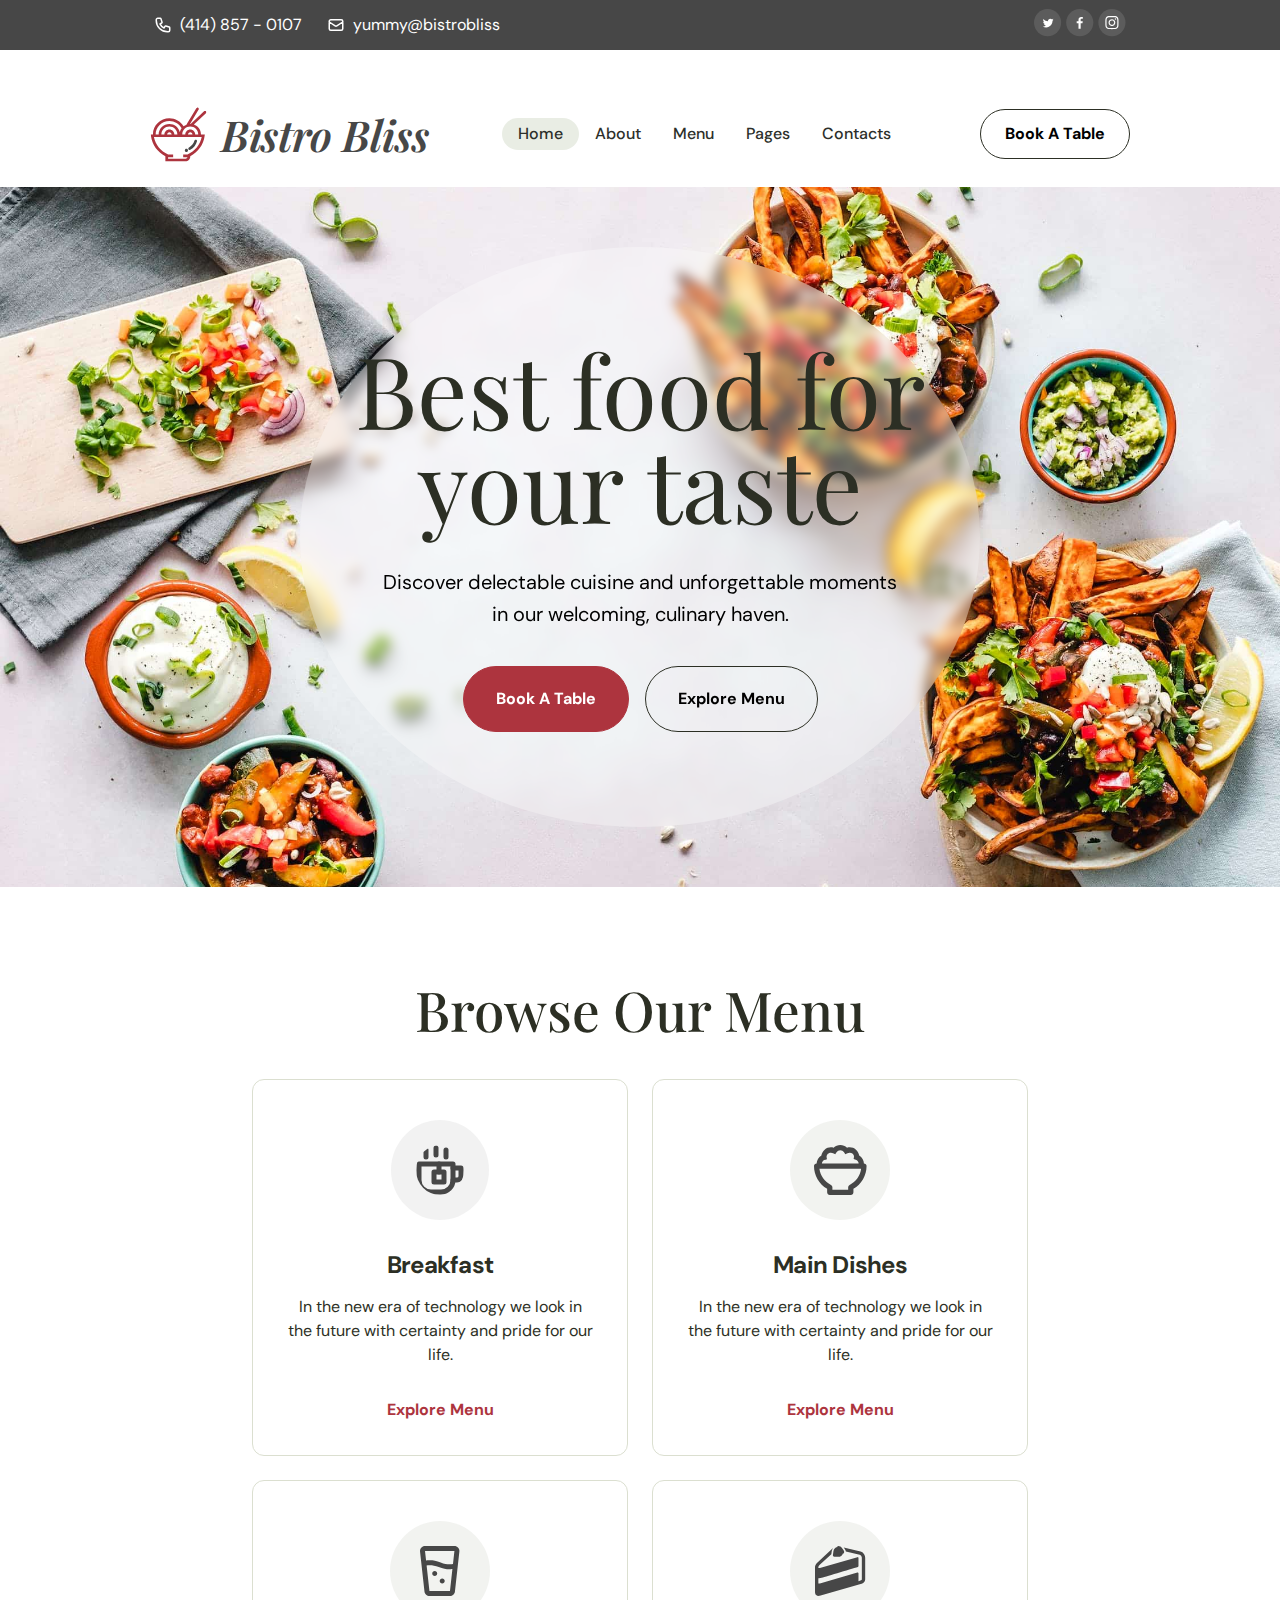
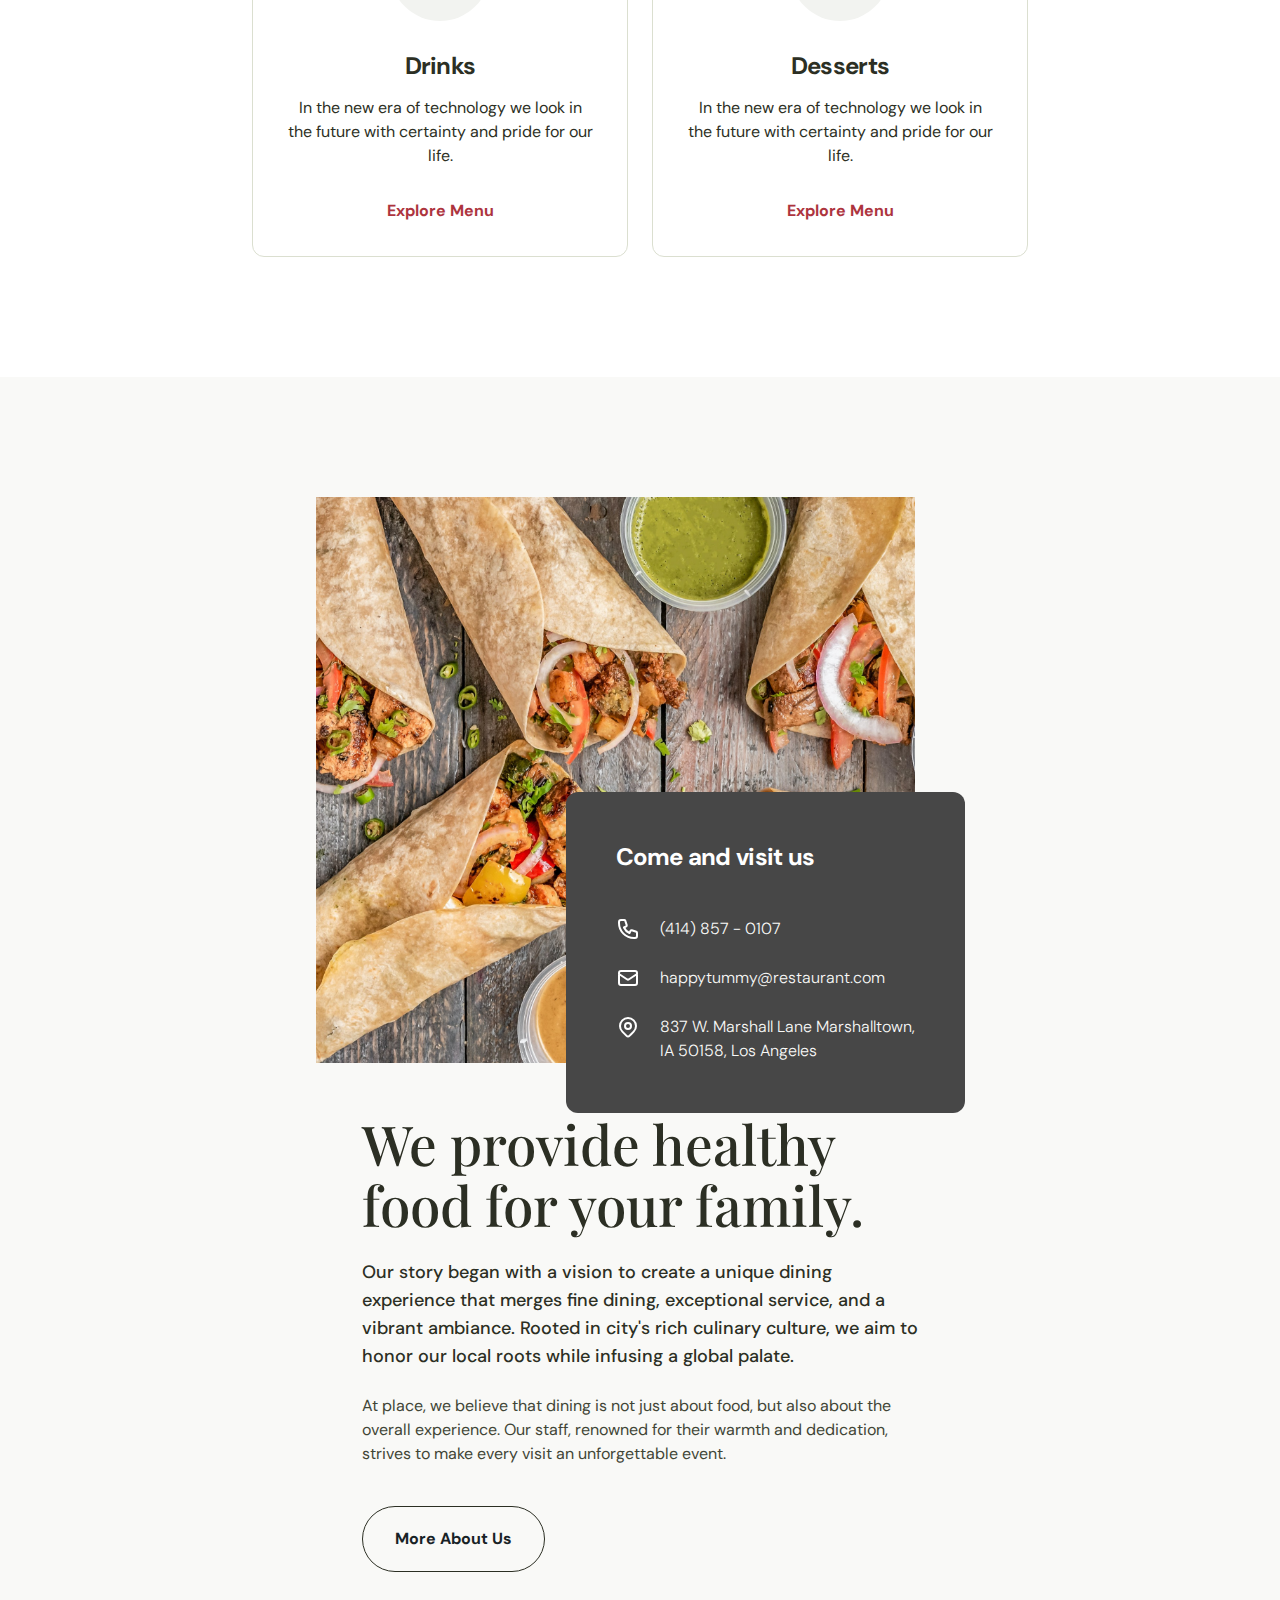
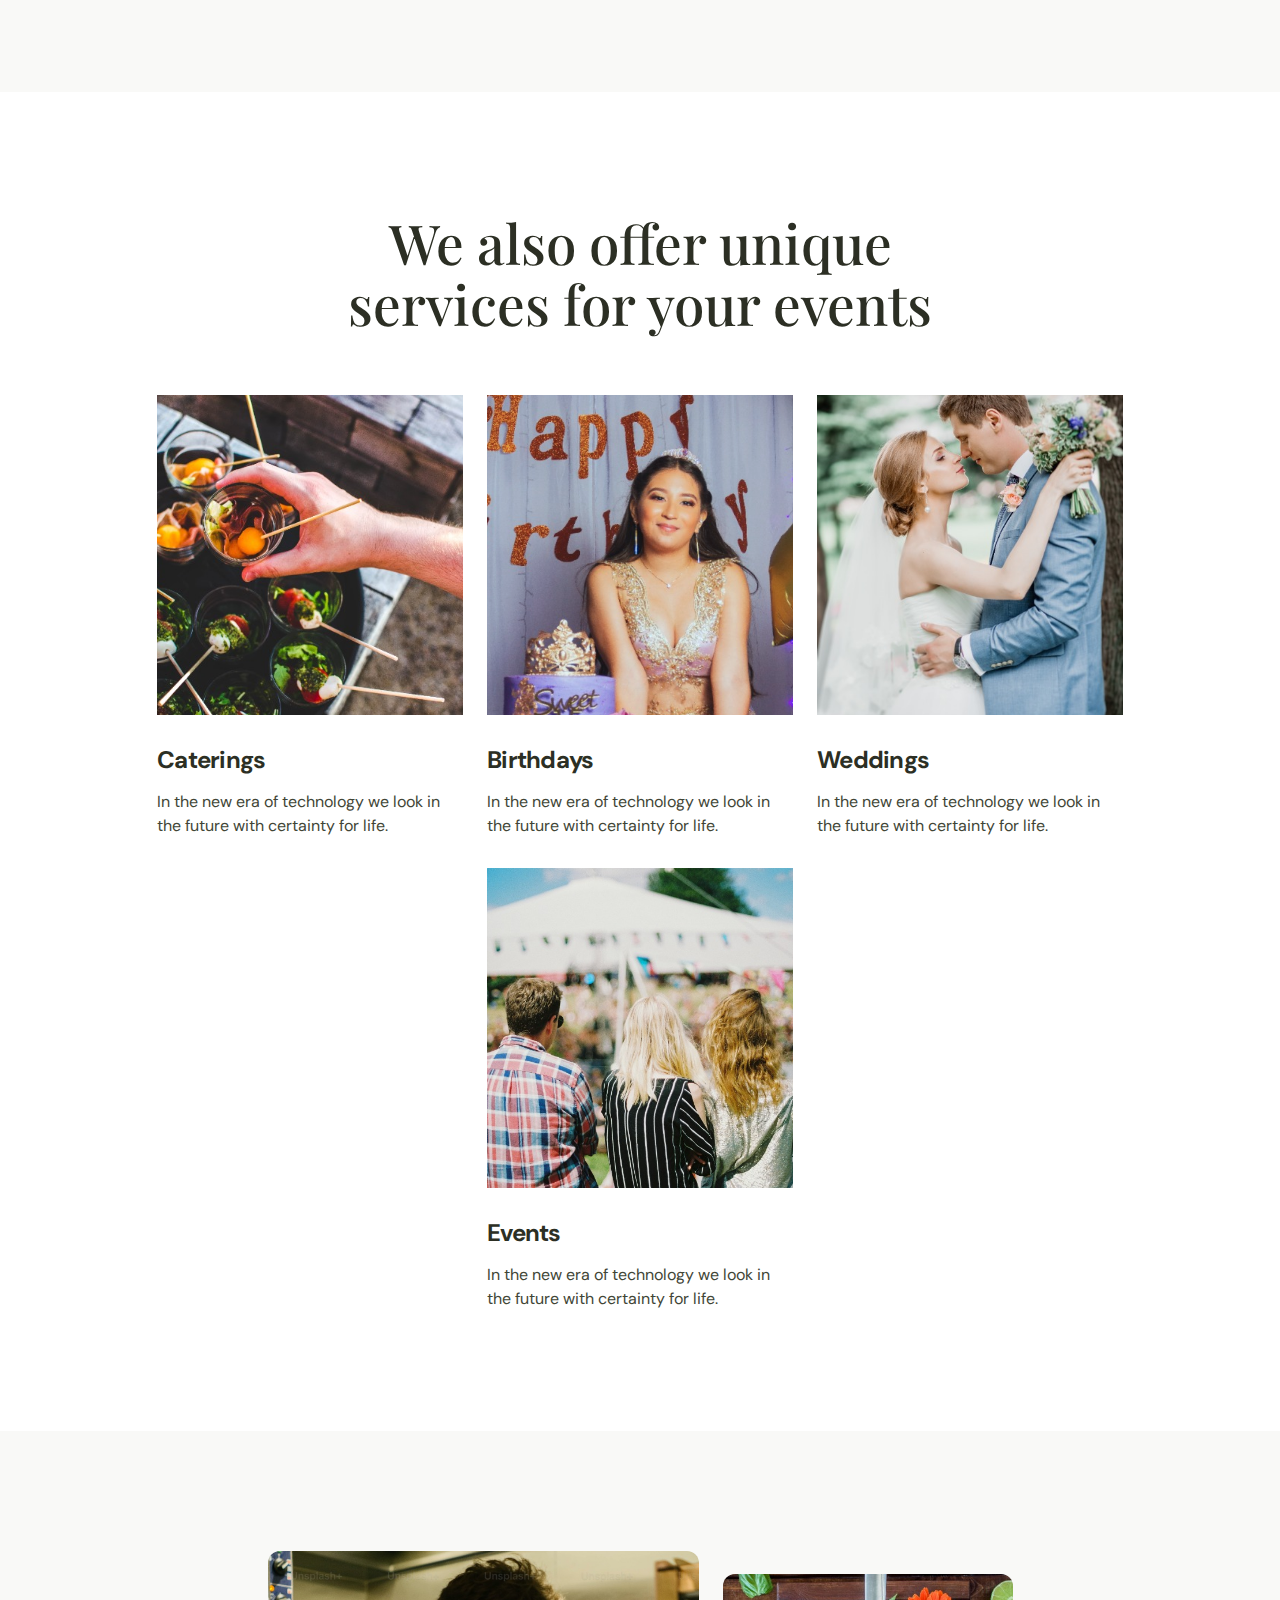
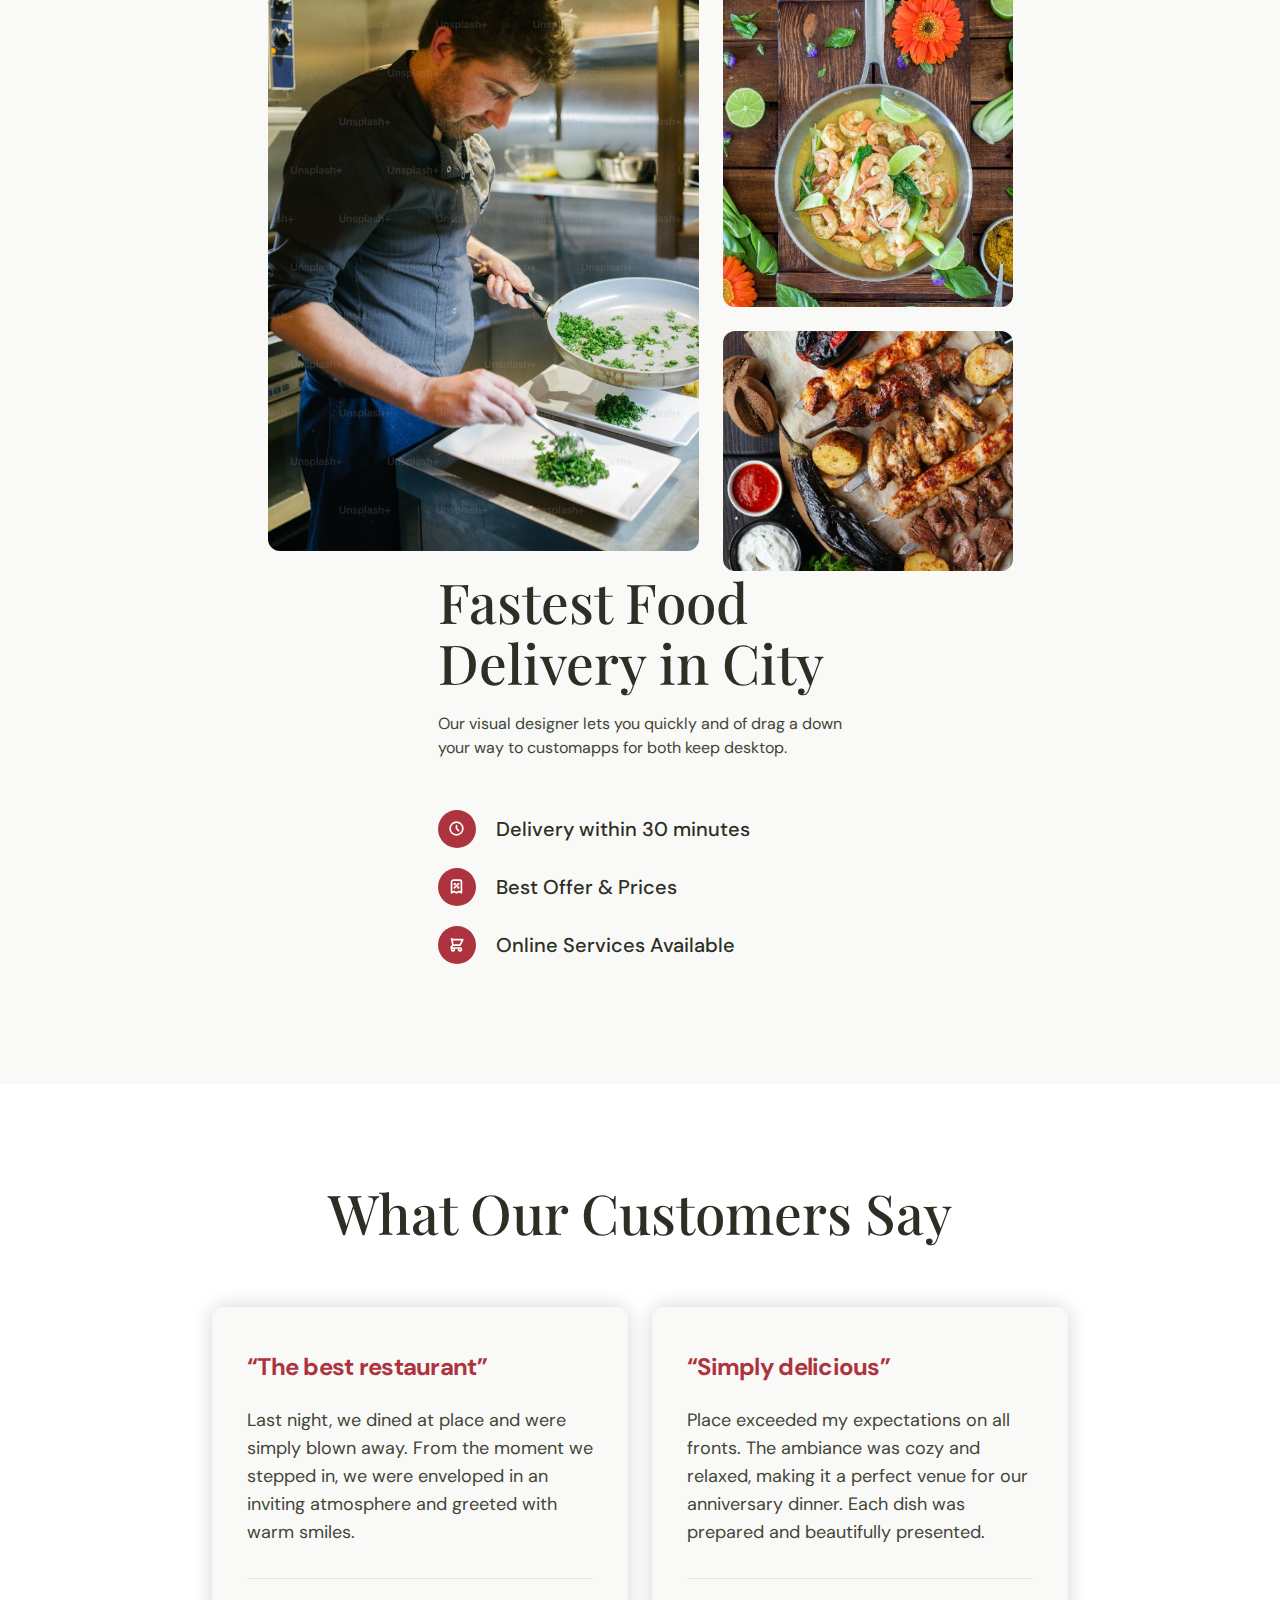
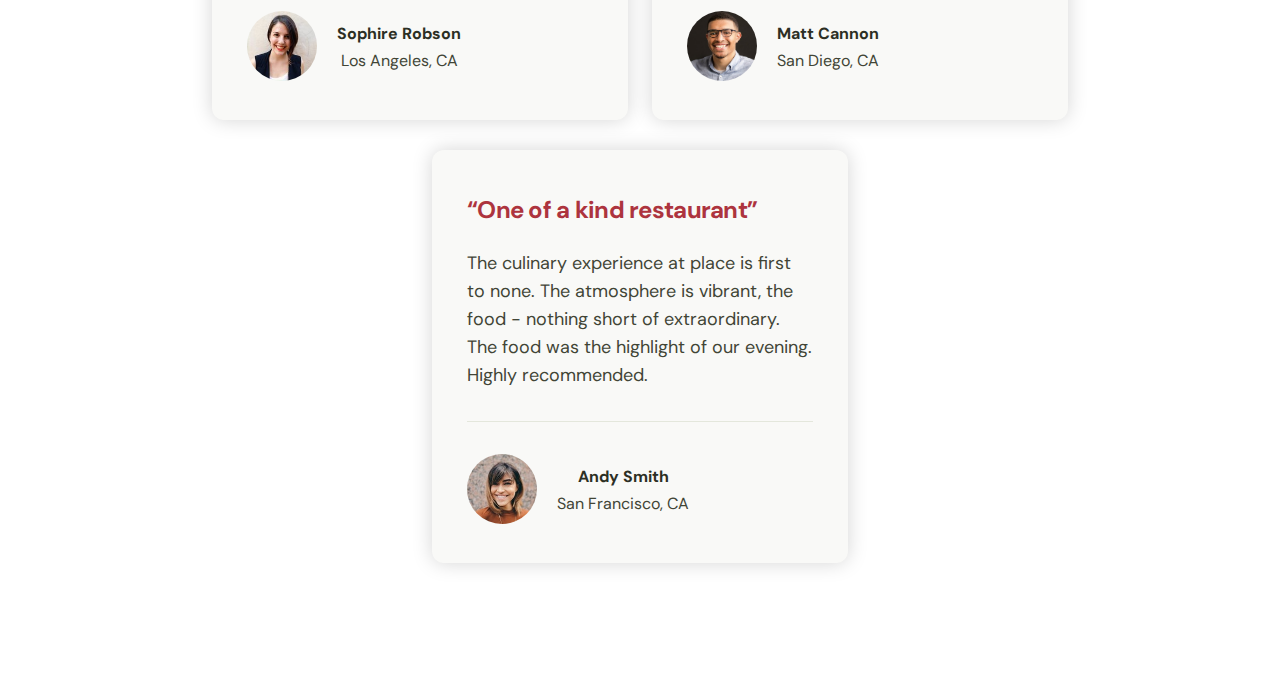
==== index.html @ 8ac70265 "Add files via upload" ====
<!DOCTYPE html>
<html lang="en">
<head>
  <meta charset="UTF-8">
  <meta name="viewport" content="width=device-width, initial-scale=1.0">
  <title>Bistro Bliss</title>
  <link rel="preconnect" href="https://fonts.googleapis.com">
  <link rel="preconnect" href="https://fonts.gstatic.com" crossorigin>
  <link href="https://fonts.googleapis.com/css2?family=DM+Sans:ital,opsz,wght@0,9..40,100;0,9..40,200;0,9..40,300;0,9..40,400;0,9..40,500;0,9..40,600;0,9..40,700;0,9..40,800;0,9..40,900;0,9..40,1000;1,9..40,100;1,9..40,200;1,9..40,300;1,9..40,400;1,9..40,500;1,9..40,600;1,9..40,700;1,9..40,800;1,9..40,900;1,9..40,1000&family=Playfair+Display:ital,wght@0,400;0,500;0,600;0,700;0,800;0,900;1,400;1,500;1,600;1,700;1,800;1,900&display=swap" rel="stylesheet">
  <link rel="stylesheet" href="https://cdnjs.cloudflare.com/ajax/libs/font-awesome/6.4.2/css/all.min.css" integrity="sha512-z3gLpd7yknf1YoNbCzqRKc4qyor8gaKU1qmn+CShxbuBusANI9QpRohGBreCFkKxLhei6S9CQXFEbbKuqLg0DA==" crossorigin="anonymous" referrerpolicy="no-referrer" />
  <link rel="stylesheet" href="styles/general.css">
  <link rel="stylesheet" href="styles/header.css">
  <link rel="stylesheet" href="styles/homepage.css">
  <link rel="stylesheet" href="styles/provide.css">
  <link rel="stylesheet" href="styles/services.css">
  <link rel="stylesheet" href="styles/delivery.css">
  <link rel="stylesheet" href="styles/testimonial.css">
</head>
<body>
  <header>
    <div class="header-container">
      <div class="top-header">
        <div class="top-header-contacts">
          <li>
            <svg xmlns="http://www.w3.org/2000/svg" width="18" height="18" viewBox="0 0 18 18" fill="none">
            <path d="M2.25 3.75C2.25 2.92157 2.92157 2.25 3.75 2.25H6.20943C6.53225 2.25 6.81886 2.45657 6.92094 2.76283L8.0443 6.13291C8.16233 6.48699 8.00203 6.87398 7.6682 7.0409L5.97525 7.88737C6.80194 9.72091 8.27909 11.1981 10.1126 12.0247L10.9591 10.3318C11.126 9.99796 11.513 9.83767 11.8671 9.9557L15.2372 11.0791C15.5434 11.1811 15.75 11.4677 15.75 11.7906V14.25C15.75 15.0784 15.0784 15.75 14.25 15.75H13.5C7.2868 15.75 2.25 10.7132 2.25 4.5V3.75Z" stroke="white" stroke-width="1.5" stroke-linecap="round" stroke-linejoin="round"/>
            </svg>
            <a href="tel:+4148570107">(414) 857 - 0107</a>
          </li>
          <li>
            <svg xmlns="http://www.w3.org/2000/svg" width="18" height="18" viewBox="0 0 18 18" fill="none">
            <path d="M2.25 6L8.16795 9.9453C8.6718 10.2812 9.3282 10.2812 9.83205 9.9453L15.75 6M3.75 14.25H14.25C15.0784 14.25 15.75 13.5784 15.75 12.75V5.25C15.75 4.42157 15.0784 3.75 14.25 3.75H3.75C2.92157 3.75 2.25 4.42157 2.25 5.25V12.75C2.25 13.5784 2.92157 14.25 3.75 14.25Z" stroke="white" stroke-width="1.5" stroke-linecap="round" stroke-linejoin="round"/>
            </svg>
            <a href="mailto:yummy@bistrobliss">yummy@bistrobliss</a>
          </li>
        </div>
        <div class="top-header-social">
          <a href="https://twitter.com/">
            <svg xmlns="http://www.w3.org/2000/svg" width="28" height="28" viewBox="0 0 28 28" fill="none">
              <circle cx="13.5855" cy="13.5855" r="13.5855" fill="#F9F9F7" fill-opacity="0.12"/>
              <path d="M19.6009 10.6613C19.1943 10.842 18.7651 10.955 18.3133 11.0228C18.7651 10.7517 19.1265 10.3225 19.2847 9.8029C18.8555 10.0514 18.3811 10.2321 17.8615 10.3451C17.4549 9.91585 16.8676 9.64478 16.235 9.64478C15.0152 9.64478 14.0212 10.6387 14.0212 11.8586C14.0212 12.0393 14.0438 12.1974 14.089 12.3556C12.2592 12.2652 10.6102 11.3842 9.50328 10.0288C9.32256 10.3676 9.20961 10.7291 9.20961 11.1357C9.20961 11.9038 9.59364 12.5815 10.2036 12.9881C9.84212 12.9655 9.50328 12.8751 9.18702 12.717V12.7396C9.18702 13.8239 9.95507 14.7275 10.9716 14.9308C10.7909 14.976 10.5876 14.9986 10.3843 14.9986C10.2487 14.9986 10.0906 14.976 9.95507 14.9534C10.2487 15.8344 11.062 16.4895 12.0333 16.4895C11.2653 17.0768 10.3165 17.4383 9.27738 17.4383C9.09666 17.4383 8.91594 17.4383 8.75781 17.4157C9.75177 18.0482 10.9038 18.4096 12.1689 18.4096C16.2576 18.4096 18.494 15.0212 18.494 12.0845C18.494 11.9941 18.494 11.8812 18.494 11.7908C18.9232 11.4971 19.3073 11.1131 19.6009 10.6613Z" fill="white"/>
            </svg>
          </a>
          <a href="https://facebook.com/">
            <svg xmlns="http://www.w3.org/2000/svg" width="28" height="28" viewBox="0 0 28 28" fill="none">
              <circle cx="13.7564" cy="13.5855" r="13.5855" fill="#F9F9F7" fill-opacity="0.12"/>
              <path d="M12.5011 19.7065V14.3174H10.6875V12.2172H12.5011V10.6683C12.5011 8.87084 13.5989 7.89209 15.2023 7.89209C15.9704 7.89209 16.6305 7.94927 16.8229 7.97483V9.85328L15.7108 9.85379C14.8388 9.85379 14.6699 10.2682 14.6699 10.8763V12.2172H16.7497L16.4789 14.3174H14.6699V19.7065H12.5011Z" fill="white"/>
            </svg>
          </a>
          <a href="https://instagram.com">
            <svg xmlns="http://www.w3.org/2000/svg" width="28" height="28" viewBox="0 0 28 28" fill="none">
              <circle cx="13.9278" cy="13.5855" r="13.5855" fill="#F9F9F7" fill-opacity="0.12"/>
              <path d="M13.9296 8.20062C15.6848 8.20062 15.8926 8.20719 16.586 8.23881C17.0029 8.24391 17.4158 8.32046 17.8068 8.46513C18.0904 8.57449 18.3479 8.742 18.5628 8.9569C18.7777 9.1718 18.9452 9.42932 19.0545 9.71287C19.1992 10.1039 19.2758 10.5168 19.2809 10.9337C19.3122 11.6271 19.319 11.8349 19.319 13.5901C19.319 15.3452 19.3125 15.5531 19.2809 16.2464C19.2758 16.6633 19.1992 17.0763 19.0545 17.4673C18.9452 17.7508 18.7777 18.0083 18.5628 18.2232C18.3479 18.4381 18.0904 18.6056 17.8068 18.715C17.4158 18.8597 17.0029 18.9362 16.586 18.9413C15.8929 18.9726 15.6851 18.9795 13.9296 18.9795C12.1741 18.9795 11.9663 18.9729 11.2732 18.9413C10.8563 18.9362 10.4434 18.8597 10.0524 18.715C9.76885 18.6056 9.51133 18.4381 9.29643 18.2232C9.08154 18.0083 8.91402 17.7508 8.80466 17.4673C8.65999 17.0763 8.58344 16.6633 8.57834 16.2464C8.54704 15.5531 8.54015 15.3452 8.54015 13.5901C8.54015 11.8349 8.54673 11.6271 8.57834 10.9337C8.58344 10.5168 8.65999 10.1039 8.80466 9.71287C8.91402 9.42932 9.08154 9.1718 9.29643 8.9569C9.51133 8.742 9.76885 8.57449 10.0524 8.46513C10.4434 8.32046 10.8563 8.24391 11.2732 8.23881C11.9666 8.20751 12.1744 8.20062 13.9296 8.20062ZM13.9296 7.01611C12.1453 7.01611 11.9206 7.02363 11.2194 7.05556C10.6738 7.06641 10.134 7.16971 9.62292 7.36107C9.18452 7.52625 8.78744 7.78509 8.45939 8.11955C8.12463 8.44772 7.86557 8.84503 7.70029 9.28371C7.50893 9.79476 7.40562 10.3346 7.39477 10.8802C7.36347 11.5807 7.35596 11.8055 7.35596 13.5898C7.35596 15.374 7.36347 15.5988 7.3954 16.3C7.40625 16.8456 7.50956 17.3854 7.70092 17.8964C7.86601 18.3351 8.12486 18.7324 8.45939 19.0606C8.78762 19.3951 9.18493 19.654 9.62355 19.8191C10.1346 20.0104 10.6744 20.1137 11.22 20.1246C11.9212 20.1559 12.145 20.164 13.9302 20.164C15.7154 20.164 15.9393 20.1565 16.6404 20.1246C17.186 20.1137 17.7258 20.0104 18.2369 19.8191C18.6734 19.6498 19.0699 19.3914 19.4008 19.0602C19.7318 18.7291 19.99 18.3325 20.1589 17.8958C20.3503 17.3848 20.4536 16.8449 20.4644 16.2993C20.4957 15.5988 20.5032 15.374 20.5032 13.5898C20.5032 11.8055 20.4957 11.5807 20.4638 10.8795C20.4529 10.3339 20.3496 9.79413 20.1583 9.28308C19.9932 8.84446 19.7343 8.44715 19.3998 8.11892C19.0716 7.78439 18.6743 7.52554 18.2356 7.36045C17.7246 7.16909 17.1848 7.06578 16.6392 7.05493C15.9386 7.02363 15.7139 7.01611 13.9296 7.01611Z" fill="white"/>
              <path d="M13.928 10.2178C13.2603 10.2178 12.6077 10.4158 12.0525 10.7867C11.4974 11.1576 11.0647 11.6848 10.8092 12.3017C10.5537 12.9185 10.4869 13.5972 10.6171 14.2521C10.7474 14.9069 11.0689 15.5084 11.541 15.9805C12.0131 16.4526 12.6146 16.7741 13.2694 16.9044C13.9242 17.0346 14.603 16.9678 15.2198 16.7123C15.8366 16.4568 16.3638 16.0241 16.7348 15.4689C17.1057 14.9138 17.3037 14.2611 17.3037 13.5935C17.3037 12.6982 16.948 11.8396 16.315 11.2065C15.6819 10.5734 14.8233 10.2178 13.928 10.2178ZM13.928 15.7847C13.4946 15.7847 13.0709 15.6562 12.7106 15.4154C12.3503 15.1746 12.0694 14.8324 11.9036 14.432C11.7377 14.0316 11.6943 13.5911 11.7789 13.166C11.8634 12.741 12.0721 12.3505 12.3785 12.0441C12.685 11.7376 13.0754 11.5289 13.5005 11.4444C13.9255 11.3598 14.3661 11.4032 14.7665 11.5691C15.1669 11.7349 15.5091 12.0158 15.7499 12.3761C15.9907 12.7365 16.1192 13.1601 16.1192 13.5935C16.1192 14.1746 15.8883 14.732 15.4774 15.1429C15.0665 15.5538 14.5091 15.7847 13.928 15.7847Z" fill="white"/>
              <path d="M17.4485 10.8711C17.8842 10.8711 18.2373 10.518 18.2373 10.0823C18.2373 9.64663 17.8842 9.29346 17.4485 9.29346C17.0128 9.29346 16.6597 9.64663 16.6597 10.0823C16.6597 10.518 17.0128 10.8711 17.4485 10.8711Z" fill="white"/>
            </svg>
          </a>
        </div>
      </div>
      <div class="bot-header">
        <div class="logo">
          <svg xmlns="http://www.w3.org/2000/svg" width="57" height="55" viewBox="0 0 57 55" fill="none">
            <g clip-path="url(#clip0_8_1982)">
            <path d="M48.1694 0.803952C47.8608 0.62592 47.493 0.57519 47.1464 0.662861C46.7999 0.750533 46.5028 0.969467 46.3202 1.27175L36.6488 17.3632C36.5992 17.4466 36.5592 17.5352 36.5294 17.6273C35.4473 18.0213 34.4373 18.5849 33.5386 19.296C30.6082 14.4065 25.2389 11.3277 19.3731 11.3277C10.322 11.3277 2.95955 18.5484 2.93432 27.4318H0.800781L0.99155 28.9241C2.1017 37.5971 7.54786 45.1726 15.3786 49.1616V54.2827H35.5842C38.1454 54.2827 40.2291 52.2344 40.2291 49.7183V49.1623C48.0623 45.1714 53.506 37.5959 54.6186 28.9241L54.8094 27.4306H50.9565C50.9386 22.8964 47.978 19.0416 43.8599 17.5862L55.9263 6.18186C56.4629 5.67478 56.4802 4.83467 55.962 4.30763C55.8392 4.18216 55.6925 4.08167 55.5302 4.0119C55.3678 3.94214 55.1931 3.90447 55.0159 3.90104C54.8388 3.89762 54.6627 3.92851 54.4977 3.99195C54.3327 4.05539 54.182 4.15013 54.0543 4.27077L40.6131 16.9764C40.4925 16.9715 40.3725 16.9582 40.25 16.9582C40.1725 16.9582 40.098 16.9691 40.0217 16.9703L48.6457 2.62016C48.7359 2.47019 48.7951 2.30425 48.8199 2.13181C48.8448 1.95937 48.8348 1.78381 48.7906 1.61516C48.7464 1.4465 48.6687 1.28806 48.5621 1.14887C48.4556 1.00968 48.3221 0.892478 48.1694 0.803952ZM19.3725 13.9804C24.5399 13.9804 29.25 16.8374 31.5928 21.3135C30.7387 22.4673 30.1331 23.78 29.8131 25.1714C28.7392 20.4764 24.4697 16.957 19.3725 16.957C13.4851 16.957 8.69555 21.652 8.67032 27.4312H5.63524C5.65986 20.011 11.8112 13.9804 19.3725 13.9804ZM19.3725 22.5936C16.6463 22.5936 14.4279 24.7604 14.4026 27.4312H11.3719C11.3971 23.1146 14.9743 19.6103 19.3725 19.6103C23.7719 19.6103 27.3528 23.1146 27.3755 27.4312H24.3411C24.3171 24.7604 22.0986 22.5936 19.3725 22.5936ZM21.6383 27.4318H17.1066C17.1187 26.8488 17.3627 26.2936 17.7865 25.8851C18.2102 25.4766 18.78 25.2473 19.3737 25.2463C19.9672 25.2475 20.5366 25.4769 20.9599 25.8854C21.3832 26.2939 21.6267 26.8491 21.6383 27.4318ZM51.6974 30.0845C50.1965 37.793 44.874 44.3646 37.4974 47.5123H33.1743V50.1656H37.4685C37.3674 50.5819 37.1266 50.9526 36.7849 51.2183C36.4433 51.4839 36.0205 51.6289 35.5848 51.63H18.0802V50.1656H23.1442V47.5123H18.1128C10.7362 44.3664 5.41309 37.793 3.91094 30.0845H51.6974ZM37.9848 27.4318C37.9967 26.849 38.2404 26.294 38.6638 25.8855C39.0872 25.4771 39.6565 25.2476 40.25 25.2463C40.844 25.2468 41.4142 25.4759 41.8382 25.8845C42.2623 26.293 42.5064 26.8485 42.5183 27.4318H37.9848ZM40.25 19.6109C44.6512 19.6109 48.2334 23.1152 48.2568 27.4318H45.2205C45.1959 24.761 42.9768 22.5942 40.25 22.5942C37.5239 22.5942 35.3072 24.761 35.2826 27.4318H32.2494C32.274 23.1152 35.8512 19.6109 40.25 19.6109Z" fill="#AD343E"/>
            <path d="M39.6741 42.9139C39.8901 42.9139 40.1086 42.8637 40.3098 42.7568C41.9591 41.8897 43.4065 40.6947 44.5598 39.248C45.7131 37.8012 46.5469 36.1345 47.0082 34.3539C47.0524 34.1848 47.0622 34.0088 47.037 33.8361C47.0118 33.6633 46.9522 33.4971 46.8614 33.347C46.7707 33.1969 46.6507 33.0659 46.5083 32.9615C46.3659 32.8571 46.2039 32.7813 46.0316 32.7385C45.8593 32.6957 45.6801 32.6867 45.5043 32.7121C45.3285 32.7374 45.1595 32.7967 45.007 32.8863C44.8545 32.976 44.7215 33.0943 44.6157 33.2346C44.5099 33.3748 44.4334 33.5342 44.3904 33.7035C44.0221 35.1266 43.356 36.4588 42.4345 37.6151C41.5131 38.7714 40.3565 39.7265 39.0384 40.4196C38.7726 40.5585 38.5618 40.7808 38.4395 41.051C38.3172 41.3213 38.2905 41.6239 38.3636 41.9108C38.4367 42.1976 38.6054 42.4522 38.8429 42.634C39.0804 42.8158 39.373 42.9143 39.6741 42.9139Z" fill="#474747"/>
            <path d="M36.4059 45.0064C37.2903 45.0064 38.0072 44.3023 38.0072 43.4337C38.0072 42.5652 37.2903 41.8611 36.4059 41.8611C35.5216 41.8611 34.8047 42.5652 34.8047 43.4337C34.8047 44.3023 35.5216 45.0064 36.4059 45.0064Z" fill="#474747"/>
            </g>
            <defs>
            <clipPath id="clip0_8_1982">
            <rect width="56" height="55" fill="white" transform="translate(0.5)"/>
            </clipPath>
            </defs>
          </svg>
          <a href="index.html" draggable="false"><h1>Bistro Bliss</h1></a>
        </div>
        <nav class="navbar-header">
          <li class="active"><a href="index.html">Home</a></li>
          <li><a href="about.html">About</a></li>
          <li><a href="menu.html">Menu</a></li>
          <li><a href="pages.html">Pages</a></li>
          <li><a href="contatcs.html">Contacts</a></li>
        </nav>
        <a href=""><button class="navbar-button">Book A Table</button></a>
        <div class="toggle-btn">
          <i class="fa-solid fa-bars"></i>
        </div>
        <div class="drop-down-header">
          <li class="active-drop-down"><a href="index.html">Home</a></li>
          <li><a href="about.htm">About</a></li>
          <li><a href="menu.html">Menu</a></li>
          <li><a href="pages.html">Pages</a></li>
          <li><a href="contatcs.html">Contacts</a></li>
          <a href="bookatable.html"><button>Book A Table</button></a>
        </div>
      </div>
    </div>
  </header>
  <main>
    <div class="homepage">
      <div class="title-page">
        <div class="circle">
          <h2>Best food for <br>your taste</h2>
          <p>Discover delectable cuisine and unforgettable moments <br>in our welcoming, culinary haven.</p>
          <div>
            <a href="bookatable.html"><button>Book A Table</button></a>
            <a href="menu.html"><button>Explore Menu</button></a>
          </div>
        </div>
      </div>
      <div class="browse-menu" id="browse-menu">
        <h2>Browse Our Menu</h2>
        <div class="browse-menu-options">
          <div class="browse-menu-options-box">
            <svg class="svg-prob" xmlns="http://www.w3.org/2000/svg" width="48" height="50" viewBox="0 0 48 50" fill="none">
              <g clip-path="url(#clip0_0_1215)">
              <path d="M20 3V10" stroke="#474747" stroke-width="5" stroke-linecap="round" stroke-linejoin="round"/>
              <path d="M10 5V12" stroke="#474747" stroke-width="5" stroke-linecap="round" stroke-linejoin="round"/>
              <path d="M30 5V12" stroke="#474747" stroke-width="5" stroke-linecap="round" stroke-linejoin="round"/>
              <path d="M37 23H45V31C45 33.209 43.209 35 41 35H37" stroke="#474747" stroke-width="5" stroke-linecap="round" stroke-linejoin="round"/>
              <path d="M25 47H15C8.373 47 3 41.627 3 35V19H37V35C37 41.627 31.627 47 25 47Z" stroke="#474747" stroke-width="5" stroke-linecap="round" stroke-linejoin="round"/>
              <path d="M28 27H18V37H28V27Z" stroke="#474747" stroke-width="5" stroke-linecap="round" stroke-linejoin="round"/>
              <path d="M23 19V27" stroke="#474747" stroke-width="5" stroke-linecap="round" stroke-linejoin="round"/>
              </g>
              <defs>
              <clipPath id="clip0_0_1215">
              <rect width="48" height="50" fill="white"/>
              </clipPath>
              </defs>
            </svg>
            <div>
              <p>Breakfast</p>
              <p>In the new era of technology we look in the future with certainty and pride for our life.</p>
            </div>
            <button><a href="">Explore Menu</a></button>
          </div>
          <div class="browse-menu-options-box">
            <svg xmlns="http://www.w3.org/2000/svg" width="100" height="100" viewBox="0 0 100 100" fill="none">
              <circle opacity="0.07" cx="50" cy="50" r="50" fill="#4D592B"/>
              <path d="M37.1414 68.8498V72.3717C37.1414 73.0688 37.4183 73.7373 37.9112 74.2302C38.4041 74.7231 39.0726 75 39.7697 75H60.796C61.4931 75 62.1616 74.7231 62.6545 74.2302C63.1474 73.7373 63.4243 73.0688 63.4243 72.3717V68.8498C67.4197 66.5431 70.7375 63.2253 73.0443 59.2299C75.3511 55.2345 76.5656 50.7024 76.5657 46.0889C76.5657 45.3918 76.2888 44.7233 75.7959 44.2304C75.303 43.7375 74.6345 43.4606 73.9374 43.4606C73.8893 41.8514 73.429 40.2814 72.6007 38.9009C71.7724 37.5204 70.6038 36.3755 69.2065 35.5757C68.8715 33.2863 67.7224 31.1944 65.9701 29.6835C64.2178 28.1725 61.9796 27.3438 59.6658 27.3492C58.7786 27.3477 57.8949 27.4625 57.0375 27.6909C55.2285 25.9637 52.8235 25 50.3223 25C47.8211 25 45.4161 25.9637 43.607 27.6909C42.7496 27.4625 41.866 27.3477 40.9787 27.3492C38.6559 27.3311 36.405 28.1541 34.6417 29.6662C32.8784 31.1783 31.7218 33.2773 31.3855 35.5757C29.9833 36.3722 28.8094 37.5157 27.9764 38.8964C27.1433 40.2771 26.6791 41.8488 26.6283 43.4606C25.9312 43.4606 25.2627 43.7375 24.7698 44.2304C24.2769 44.7233 24 45.3918 24 46.0889C24.0001 50.7024 25.2146 55.2345 27.5214 59.2299C29.8282 63.2253 33.146 66.5431 37.1414 68.8498ZM34.8023 39.9387L36.9837 39.2553L36.5632 36.8899C36.5701 36.3238 36.6884 35.7646 36.9113 35.2443C37.1343 34.724 37.4576 34.2527 37.8628 33.8573C38.2679 33.4619 38.747 33.1502 39.2726 32.94C39.7982 32.7297 40.3601 32.6251 40.9262 32.632C41.6852 32.6277 42.4339 32.8081 43.1076 33.1577L45.2365 34.3404L46.5507 32.3167C46.9617 31.7041 47.5171 31.2021 48.168 30.855C48.8189 30.5079 49.5452 30.3263 50.2828 30.3263C51.0205 30.3263 51.7468 30.5079 52.3977 30.855C53.0486 31.2021 53.604 31.7041 54.015 32.3167L55.3292 34.3404L57.4581 33.1577C58.1318 32.8081 58.8805 32.6277 59.6395 32.632C60.7764 32.6177 61.8733 33.0504 62.6942 33.837C63.5152 34.6235 63.9944 35.7009 64.0288 36.8373L63.6083 39.0713L65.7634 39.8073C66.5585 40.0561 67.261 40.5368 67.7808 41.1878C68.3007 41.8387 68.6141 42.6302 68.6808 43.4606H31.8849C31.9516 42.6302 32.265 41.8387 32.7849 41.1878C33.3047 40.5368 34.0072 40.0561 34.8023 39.8073V39.9387ZM71.1514 48.7172C70.7129 52.1582 69.4299 55.4372 67.4167 58.2621C65.4036 61.087 62.7228 63.3699 59.6133 64.9074C59.1758 65.1278 58.8087 65.4661 58.5533 65.884C58.2978 66.302 58.1643 66.783 58.1677 67.2728V69.7434H42.398V67.2728C42.4014 66.783 42.2679 66.302 42.0124 65.884C41.757 65.4661 41.3899 65.1278 40.9524 64.9074C37.8429 63.3699 35.1621 61.087 33.149 58.2621C31.1358 55.4372 29.8528 52.1582 29.4143 48.7172H71.1514Z" fill="#474747"/>
              </svg>
            <div>
              <p>Main Dishes</p>
              <p>In the new era of technology we look in the future with certainty and pride for our life.</p>
            </div>
            <button><a href="">Explore Menu</a></button>
          </div>
          <div class="browse-menu-options-box">
            <svg xmlns="http://www.w3.org/2000/svg" width="100" height="100" viewBox="0 0 100 100" fill="none">
              <circle opacity="0.07" cx="50" cy="50" r="50" fill="#4D592B"/>
              <path fill-rule="evenodd" clip-rule="evenodd" d="M64.4153 25C65.1182 25.0003 65.813 25.1488 66.4546 25.4357C67.0962 25.7227 67.6701 26.1417 68.1388 26.6654C68.6076 27.1891 68.9606 27.8057 69.175 28.4751C69.3893 29.1444 69.4602 29.8514 69.3828 30.55L64.9403 70.55C64.8049 71.7734 64.223 72.9039 63.306 73.725C62.3889 74.5461 61.2013 75.0001 59.9703 75H39.4453C38.2144 75.0001 37.0267 74.5461 36.1097 73.725C35.1927 72.9039 34.6107 71.7734 34.4753 70.55L30.0303 30.55C29.953 29.8512 30.0239 29.144 30.2384 28.4745C30.4529 27.805 30.8062 27.1882 31.2752 26.6645C31.7442 26.1407 32.3184 25.7218 32.9603 25.435C33.6022 25.1482 34.2973 25 35.0003 25H64.4153ZM64.4153 30H35.0003L36.0628 39.5575C36.9604 39.3865 37.8682 39.2746 38.7803 39.2225C41.7778 39.0475 45.9203 39.4075 50.6928 41.4525C54.6703 43.1575 58.0278 43.4225 60.3428 43.285C61.2313 43.2378 62.1139 43.1123 62.9803 42.91L64.4153 30ZM62.4028 48.1C61.8728 48.175 61.2803 48.24 60.6353 48.275C57.6378 48.4525 53.4953 48.0925 48.7228 46.05C44.7453 44.3425 41.3878 44.0775 39.0728 44.215C38.2468 44.2605 37.4258 44.3726 36.6178 44.55L39.4453 70H59.9703L62.4028 48.1ZM47.2078 52.5C47.2078 53.163 46.9444 53.7989 46.4756 54.2678C46.0068 54.7366 45.3709 55 44.7078 55C44.0448 55 43.4089 54.7366 42.9401 54.2678C42.4712 53.7989 42.2078 53.163 42.2078 52.5C42.2078 51.837 42.4712 51.2011 42.9401 50.7322C43.4089 50.2634 44.0448 50 44.7078 50C45.3709 50 46.0068 50.2634 46.4756 50.7322C46.9444 51.2011 47.2078 51.837 47.2078 52.5ZM52.2078 62.5C52.8709 62.5 53.5068 62.2366 53.9756 61.7678C54.4444 61.2989 54.7078 60.663 54.7078 60C54.7078 59.337 54.4444 58.7011 53.9756 58.2322C53.5068 57.7634 52.8709 57.5 52.2078 57.5C51.5448 57.5 50.9089 57.7634 50.4401 58.2322C49.9712 58.7011 49.7078 59.337 49.7078 60C49.7078 60.663 49.9712 61.2989 50.4401 61.7678C50.9089 62.2366 51.5448 62.5 52.2078 62.5Z" fill="#474747"/>
            </svg>
            <div>
              <p>Drinks</p>
              <p>In the new era of technology we look in the future with certainty and pride for our life.</p>
            </div>
            <button><a href="">Explore Menu</a></button>
          </div>
          <div class="browse-menu-options-box">
            <svg xmlns="http://www.w3.org/2000/svg" width="100" height="100" viewBox="0 0 100 100" fill="none">
              <circle opacity="0.07" cx="50" cy="50" r="50" fill="#4D592B"/>
              <path d="M52.9715 32.3771L52.9296 32.2479L53.1426 32.523C53.3254 32.7276 53.4763 32.6823 53.6054 32.523C53.6054 32.523 54.7341 31.2266 53.8503 29.7173C53.3639 28.7178 51.4454 26.3398 50.4358 25.5952C48.6112 24.4363 47.434 25.3268 47.434 25.3268C47.2881 25.4358 47.1807 25.5952 47.2881 25.7427L47.5732 26.0362C44.1302 26.7255 43.6237 29.407 43.399 30.5944L43.3621 30.7906L42.8993 34.0105C42.7517 35.1341 43.3621 35.7429 44.4354 35.7429H47.9371C49.1579 35.7596 51.7003 35.7915 52.9715 32.3771Z" fill="#474747"/>
              <path d="M41.7049 30.5525L41.3309 33.1552L29.4777 44.1197C29.0278 44.4953 28.6916 44.989 28.5067 45.5451C28.4353 45.7527 28.3842 45.9667 28.3541 46.1841V47.0394C28.8085 47.0763 29.3334 47.0394 29.9053 46.9119L67.4104 36.1521C67.5352 36.1163 67.6666 36.1099 67.7942 36.1335C67.9218 36.157 68.0423 36.2099 68.146 36.288C68.2497 36.366 68.3339 36.4671 68.3919 36.5832C68.4499 36.6993 68.4802 36.8273 68.4804 36.9571V45.0839C68.4812 45.2639 68.4239 45.4394 68.3169 45.5841C68.2099 45.7289 68.059 45.8352 67.8867 45.8872C60.709 48.0506 32.1743 56.6488 31.4733 56.8383C30.6801 57.0563 28.9243 57.385 28.3541 57.3112V62.5687C28.8656 62.6391 29.3972 62.619 29.9053 62.4831L67.4088 51.6244C67.5336 51.5882 67.6652 51.5816 67.793 51.6051C67.9209 51.6285 68.0415 51.6813 68.1455 51.7594C68.2494 51.8375 68.3338 51.9386 68.3919 52.0549C68.45 52.1712 68.4803 52.2994 68.4804 52.4293V60.2309L69.7449 59.8687L69.7566 59.8653L69.827 59.8418C70.2376 59.7066 70.6328 59.5284 71.006 59.3102C71.7657 58.8574 71.8344 58.5505 71.8344 58.5119V36.6703C71.8344 36.3047 71.6835 35.6574 71.2861 35.0318C70.9138 34.4449 70.3855 33.9703 69.6929 33.7405L55.8456 30.4938C55.7844 29.9413 55.6097 29.4075 55.3325 28.9258C54.992 28.2533 54.3212 27.3326 53.6739 26.541L70.523 30.4904C70.5625 30.5002 70.6017 30.5113 70.6404 30.524C72.2587 31.0271 73.3974 32.1004 74.1169 33.234C74.8212 34.3409 75.1885 35.6037 75.1885 36.6703V58.5119C75.1885 60.4908 73.6071 61.6648 72.7182 62.193C72.0958 62.5596 71.4336 62.8539 70.7444 63.0701L70.7008 63.0835L70.6857 63.0869L70.6806 63.0886C70.6806 63.0886 70.4358 63.159 70.6773 63.0886L29.7443 74.8378C29.7204 74.8445 29.6964 74.8507 29.6722 74.8563C28.4765 75.1414 27.1181 75.0659 26.1169 74.0429C25.2197 73.1273 25 71.8209 25 70.6553V46.112L25.0017 46.0214V45.9963L25.0067 45.9594C25.0167 45.8097 25.0352 45.6608 25.0621 45.5133C25.109 45.2416 25.1912 44.8743 25.3354 44.4534C25.7042 43.364 26.3552 42.3919 27.2221 41.636L42.9794 27.0626C42.9435 27.114 42.9082 27.166 42.8738 27.2185C42.1091 28.4025 41.876 29.6385 41.7619 30.2439L41.7552 30.2841C41.7394 30.3738 41.7226 30.4632 41.7049 30.5525Z" fill="#474747"/>
            </svg>
            <div>
              <p>Desserts</p>
              <p>In the new era of technology we look in the future with certainty and pride for our life.</p>
            </div>
            <button><a href="">Explore Menu</a></button>
          </div>
        </div>
      </div>
      <div class="provide">
        <div class="provide-container-left">
          <img src="images/provide/img1.jpeg">
          <div class="provide-container-card">
            <p>Come and visit us</p>
            <div>
              <li>
                <svg xmlns="http://www.w3.org/2000/svg" width="24" height="24" viewBox="0 0 24 24" fill="none">
                  <path d="M3 5C3 3.89543 3.89543 3 5 3H8.27924C8.70967 3 9.09181 3.27543 9.22792 3.68377L10.7257 8.17721C10.8831 8.64932 10.6694 9.16531 10.2243 9.38787L7.96701 10.5165C9.06925 12.9612 11.0388 14.9308 13.4835 16.033L14.6121 13.7757C14.8347 13.3306 15.3507 13.1169 15.8228 13.2743L20.3162 14.7721C20.7246 14.9082 21 15.2903 21 15.7208V19C21 20.1046 20.1046 21 19 21H18C9.71573 21 3 14.2843 3 6V5Z" stroke="white" stroke-width="2" stroke-linecap="round" stroke-linejoin="round"/>
                </svg>
                <a href="tel:+4148570107">(414) 857 - 0107</a>
              </li>
              <li>
                <svg xmlns="http://www.w3.org/2000/svg" width="24" height="24" viewBox="0 0 24 24" fill="none">
                  <path d="M3 8L10.8906 13.2604C11.5624 13.7083 12.4376 13.7083 13.1094 13.2604L21 8M5 19H19C20.1046 19 21 18.1046 21 17V7C21 5.89543 20.1046 5 19 5H5C3.89543 5 3 5.89543 3 7V17C3 18.1046 3.89543 19 5 19Z" stroke="white" stroke-width="2" stroke-linecap="round" stroke-linejoin="round"/>
                </svg>
                <a href="mailto:happytummy@restaurant.com">happytummy@restaurant.com</a>
              </li>
              <li>
                <svg xmlns="http://www.w3.org/2000/svg" width="24" height="24" viewBox="0 0 24 24" fill="none">
                  <path d="M17.6569 16.6569C16.7202 17.5935 14.7616 19.5521 13.4138 20.8999C12.6327 21.681 11.3677 21.6814 10.5866 20.9003C9.26234 19.576 7.34159 17.6553 6.34315 16.6569C3.21895 13.5327 3.21895 8.46734 6.34315 5.34315C9.46734 2.21895 14.5327 2.21895 17.6569 5.34315C20.781 8.46734 20.781 13.5327 17.6569 16.6569Z" stroke="white" stroke-width="2" stroke-linecap="round" stroke-linejoin="round"/>
                  <path d="M15 11C15 12.6569 13.6569 14 12 14C10.3431 14 9 12.6569 9 11C9 9.34315 10.3431 8 12 8C13.6569 8 15 9.34315 15 11Z" stroke="white" stroke-width="2" stroke-linecap="round" stroke-linejoin="round"/>
                </svg>
                <address>837 W. Marshall Lane Marshalltown,<br> IA 50158, Los Angeles</address>
              </li>
            </div>
          </div>
        </div>
        <div class="provide-container-right">
          <div>
            <h2>We provide healthy <br> food for your family.</h2>
            <p>Our story began with a vision to create a unique dining <br>experience that merges fine dining, exceptional service, and a <br>vibrant ambiance. Rooted in city's rich culinary culture, we aim to <br>honor our local roots while infusing a global palate.</p>
            <span>At place, we believe that dining is not just about food, but also about the <br>overall experience. Our staff, renowned for their warmth and dedication, <br>strives to make every visit an unforgettable event.</span>
          </div>
          <a href="about.html"><button>More About Us</button></a>
        </div>
      </div>
      <div class="services">
        <h2>We also offer unique <br>services for your events</h2>
        <div class="services-container">
          <div class="services-container-box">
            <img src="images/services/1.jpeg">
            <div>
              <h3>Caterings</h3>
              <p>In the new era of technology we look in the future with certainty for life.</p>
            </div>
          </div>
          <div class="services-container-box">
            <img src="images/services/2.png">
            <div>
              <h3>Birthdays</h3>
              <p>In the new era of technology we look in the future with certainty for life.</p>
            </div>
          </div>
          <div class="services-container-box">
            <img src="images/services/3.jpeg">
            <div>
              <h3>Weddings</h3>
              <p>In the new era of technology we look in the future with certainty for life.</p>
            </div>
          </div>
          <div class="services-container-box">
            <img src="images/services/4.jpeg">
            <div>
              <h3>Events</h3>
              <p>In the new era of technology we look in the future with certainty for life.</p>
            </div>
          </div>
        </div>
      </div>
      <div class="delivery">
        <div class="delivery-img">
          <img class="img-1" src="images/delivery/delivery1.jpeg">
          <div class="delivery-img-2">
            <img class="img-2" src="images/delivery/delivery2.jpeg">
            <img class="img-3" src="images/delivery/delivery3.jpeg">
          </div>
        </div>
        <div class="delivery-info">
          <div class="delivery-info-title">
            <h2>Fastest Food <br> Delivery in City</h2>
            <h3>Our visual designer lets you quickly and of drag a down <br>your way to customapps for both keep desktop.</h3>
          </div>
          <div class="delivery-info-feauters">
            <div>
              <svg xmlns="http://www.w3.org/2000/svg" width="16" height="16" viewBox="0 0 16 16" fill="none">
                <path d="M7.53504 5.02349V7.53516L9.41879 9.41891M13.1863 7.53516C13.1863 10.6563 10.6561 13.1864 7.53504 13.1864C4.41394 13.1864 1.88379 10.6563 1.88379 7.53516C1.88379 4.41406 4.41394 1.88391 7.53504 1.88391C10.6561 1.88391 13.1863 4.41406 13.1863 7.53516Z" stroke="white" stroke-width="1.5" stroke-linecap="round" stroke-linejoin="round"/>
              </svg>
              <p>Delivery within 30 minutes</p>
            </div>
            <div>
              <svg xmlns="http://www.w3.org/2000/svg" width="16" height="16" viewBox="0 0 16 16" fill="none">
                <path d="M5.65131 8.79099L9.41881 5.02349M5.96529 5.33745H5.97157M9.10487 8.47704H9.11115M11.9305 13.1864V3.13974C11.9305 2.44617 11.3682 1.88391 10.6746 1.88391H4.39548C3.7019 1.88391 3.13965 2.44617 3.13965 3.13974V13.1864L5.33736 11.9306L7.53506 13.1864L9.73277 11.9306L11.9305 13.1864ZM6.27923 5.33745C6.27923 5.51085 6.13867 5.65141 5.96527 5.65141C5.79188 5.65141 5.65131 5.51085 5.65131 5.33745C5.65131 5.16406 5.79188 5.02349 5.96527 5.02349C6.13867 5.02349 6.27923 5.16406 6.27923 5.33745ZM9.41881 8.47704C9.41881 8.65043 9.27825 8.79099 9.10486 8.79099C8.93146 8.79099 8.7909 8.65043 8.7909 8.47704C8.7909 8.30364 8.93146 8.16308 9.10486 8.16308C9.27825 8.16308 9.41881 8.30364 9.41881 8.47704Z" stroke="white" stroke-width="1.5" stroke-linecap="round" stroke-linejoin="round"/>
              </svg>
              <p>Best Offer & Prices</p>
            </div>
            <div>
              <svg xmlns="http://www.w3.org/2000/svg" width="16" height="16" viewBox="0 0 16 16" fill="none">
                <path d="M1.88379 1.88385H3.13962L3.39079 3.13968M4.39546 8.16302H10.6746L13.1863 3.13968H3.39079M4.39546 8.16302L3.39079 3.13968M4.39546 8.16302L2.95571 9.60276C2.56014 9.99833 2.8403 10.6747 3.39971 10.6747H10.6746M10.6746 10.6747C9.98104 10.6747 9.41879 11.2369 9.41879 11.9305C9.41879 12.6241 9.98104 13.1863 10.6746 13.1863C11.3682 13.1863 11.9305 12.6241 11.9305 11.9305C11.9305 11.2369 11.3682 10.6747 10.6746 10.6747ZM5.65129 11.9305C5.65129 12.6241 5.08903 13.1863 4.39546 13.1863C3.70188 13.1863 3.13962 12.6241 3.13962 11.9305C3.13962 11.2369 3.70188 10.6747 4.39546 10.6747C5.08903 10.6747 5.65129 11.2369 5.65129 11.9305Z" stroke="white" stroke-width="1.5" stroke-linecap="round" stroke-linejoin="round"/>
              </svg>
              <p>Online Services Available</p>
            </div>
          </div>
        </div>
      </div>
      <div class="testimonial">
        <div class="testimonial-title">
          <h2>What Our Customers Say</h2>
        </div>
        <div class="testimonial-content">
          <div class="testimonial-content-card">
            <div class="testimonial-content-card-text">
              <p>“The best restaurant”</p>
              <p>Last night, we dined at place and were simply blown away. From the moment we stepped in, we were enveloped in an inviting atmosphere and greeted with warm smiles.</p>
            </div>
            <hr>
            <div class="testimonial-content-card-user">
              <div class="testimonial-content-card-user-photo">
                <img src="images/customers/customer1.png">
              </div>
              <div class="testimonial-content-card-user-name">
                <p>Sophire Robson</p>
                <p>Los Angeles, CA</p>
              </div>
            </div>
          </div>
          <div class="testimonial-content-card">
            <div class="testimonial-content-card-text">
              <p>“Simply delicious”</p>
              <p>Place exceeded my expectations on all fronts. The ambiance was cozy and relaxed, making it a perfect venue for our anniversary dinner. Each dish was prepared and beautifully presented.</p>
            </div>
            <hr>
            <div class="testimonial-content-card-user">
              <div class="testimonial-content-card-user-photo">
                <img src="images/customers/customer2.png">
              </div>
              <div class="testimonial-content-card-user-name">
                <p>Matt Cannon</p>
                <p>San Diego, CA</p>
              </div>
            </div>
          </div>
          <div class="testimonial-content-card">
            <div class="testimonial-content-card-text">
              <p>“One of a kind restaurant”</p>
              <p>The culinary experience at place is first to none. The atmosphere is vibrant, the food - nothing short of extraordinary. The food was the highlight of our evening. Highly recommended.</p>
            </div>
            <hr>
            <div class="testimonial-content-card-user">
              <div class="testimonial-content-card-user-photo">
                <img src="images/customers/customer3.png">
              </div>
              <div class="testimonial-content-card-user-name">
                <p>Andy Smith</p>
                <p>San Francisco, CA</p>
              </div>
            </div>
          </div>
        </div>
      </div>
    </div>
  </main>
</body>
<script>
  let toggleBtn = document.querySelector('.toggle-btn');
  let toggleBtnIcon = document.querySelector('.toggle-btn i');
  let dropDownMenu = document.querySelector('.drop-down-header');
  
  toggleBtn.onclick = function() {
    dropDownMenu.classList.toggle('open')
    let isOpen = dropDownMenu.classList.contains('open')

    toggleBtnIcon.classList = isOpen
      ? 'fa-solid fa-xmark'
      : 'fa-solid fa-bars'
  }
</script>
</html>
---- styles/general.css ----
body {
  margin: 0;
  padding: 0;
  cursor: default;
}

html {
  scroll-behavior: smooth;
}

::selection {
  color: #AD343E;
  background-color: #ffffff65;
  backdrop-filter: blur(20px);
}
---- styles/header.css ----
.header-container {
  width: 100%;
}

.top-header {
  display: flex;
  justify-content: space-between;
  background-color: #474747;
  padding: 9px 154px 9px 154px;
  position: sticky;
  top: 0;
  z-index: 999;
}

.top-header-contacts {
  display: flex;
  align-items: center;
  column-gap: 25px;
}

.top-header-contacts li {
  list-style: none;
  display: flex;
  align-items: center;
  column-gap: 8px;
}


.top-header-contacts li a {
  text-decoration: none;
  color: #fff;
  font-family: DM Sans;
  font-size: 16px;
  font-style: normal;
  font-weight: 400;
  line-height: 24px;
}

.top-header-contacts li a:hover {
  color: #ca1f2d;
  
}

.top-header-contacts li:hover svg {
  fill: #AD343E;
}

.top-header-social {
  display: flex;
  align-items: center;
  justify-content: center;
  column-gap: 4px;
}

.top-header-social svg:hover circle{
  fill: #AD343E;
  fill-opacity: 1;
  cursor: pointer;
}

.bot-header {
  display: flex;
  justify-content: space-between;
  align-items: center;
  padding: 41px 150px 10px 150px;
}

.logo {
  display: flex;
  column-gap: 14px;
  align-items: center;
}

.logo a {
  text-decoration: none;
}

.logo a h1 {
  color: #474747;
  font-family: Playfair Display;
  font-size: 42.667px;
  font-style: italic;
  font-weight: 600;
  line-height: 29.333px; /* 68.75% */
  letter-spacing: -0.4px;
}

.bot-header .navbar-header {
  list-style: none;
  display: flex;
}

.bot-header .navbar-header li {
  padding: 4px 16px;
  border-radius: 34px;
}

.bot-header .navbar-header .active {
  background-color: #d8dfd093;
}

.bot-header .navbar-header li:hover {
  background-color: #DBDFD0;
  cursor: pointer;
}

.bot-header .navbar-header li a {
  font-family: DM Sans;
  font-size: 16px;
  font-style: normal;
  font-weight: 500;
  line-height: 24px;
  text-decoration: none;
  color: #2c2f2a;
}

.bot-header .navbar-button {
  padding: 12px 24px;
  border-radius: 118px;
  border: 1.5px solid #2C2F24;
  background-color: #fff;
  font-family: DM Sans;
  font-size: 16px;
  font-style: normal;
  font-weight: 700;
  line-height: 24px;
}

.bot-header .navbar-button:hover {
  cursor: pointer;
  color: #fff;
  border: none;
  background-color: #AD343E;
  border: 1.5px solid #fff;
}

@media(max-width: 1200px) {
  .bot-header .navbar-header {
    display: none;
  }
  .bot-header button {
    display: none;
  }
  .header-container .bot-header .toggle-btn {
    display: block;
  }
  .header-container .bot-header {
    justify-content: center;
    align-items: center;
  }
  .header-container .bot-header .drop-down-header {
    display: flex;
    top: 182px;
  }
  .bot-header .drop-down-header button {
    display: block;
  }
}

@media (max-width: 800px) {
  .top-header .top-header-contacts {
    flex-direction: column;
  }

  .header-container .bot-header .drop-down-header {
    top: 202px;
  }
}

@media (max-width: 610px) {
  .top-header  {
    flex-direction: column;
    align-items: center;
    row-gap: 10px;
    padding: 10px 20px;
  }
  .bot-header {
    padding: 20px 20px 10px 20px;
    justify-content: center;
  }
  .header-container .bot-header .toggle-btn {
    right: 20px;
  }
  .header-container .bot-header .drop-down-header {
    top: 220px;
    left: 30px;
    width: unset;
  }

  .bot-header .drop-down-header li {
    padding: 10px 120px;
  }
}

.bot-header .toggle-btn {
  display: none;
  color: #212121;
  font-size: 20px;
  cursor: pointer;
  position: absolute;
  right: 50px;
}

.drop-down-header  {
  display: none;
  height: 0;
  position: absolute;
  z-index: 999;
  top: 160px;
  right: 30px;
  border-radius: 8px;
  overflow: hidden;
  width: 200px;
  flex-direction: column;
  align-items: center;
  justify-content: space-evenly;
  background-color: #ffffff91;
  backdrop-filter: blur(20px);
  overflow: hidden;
  transition: height 0.2s cubic-bezier(0.175, 0.885, 0.32, 1.275);
}

.drop-down-header.open {
  height: 320px;
}

.drop-down-header li {
  list-style: none;
  width: fit-content;
  border-radius: 24px;
  padding: 10px 60px;
}

.drop-down-header .active-drop-down {
  background-color: #DBDFD0;
}

.drop-down-header .active-drop-down a {
  color: #2c2f2a;
  text-shadow: 1px 1px 1px rgba(0, 0, 0, 0.8);
}

.drop-down-header li a {
  border-radius: 10px;
  color: #fff;
  text-shadow: 2px 2px 3px rgba(0, 0, 0, 0.8);
  text-decoration: none;
  font-family: DM Sans;
  font-size: 16px;
  font-style: normal;
  font-weight: 500;
  line-height: 24px;
}

.drop-down-header li:hover {
  background-color: #DBDFD0;
}

.drop-down-header li:hover a {
  color: #2c2f2a;
  text-shadow: 1px 1px 1px rgba(0, 0, 0, 0.8);
}

.bot-header .drop-down-header a {
  text-decoration: none;
}


.bot-header .drop-down-header a button {
  padding: 12px 24px;
  border-radius: 118px;
  border: none;
  font-family: DM Sans;
  font-size: 16px;
  font-style: normal;
  font-weight: 700;
  line-height: 24px;
  background-color: transparent;
  border: 1.5px solid #212121;
}

.bot-header .drop-down-header a button:hover {
  cursor: pointer;
  color: #fff;
  background-color: #AD343E;
  border: 1.5px solid #AD343E;
}
---- styles/homepage.css ----
.title-page {
  background-image: url(../background.jpg);
  background-size: cover;
  background-repeat: no-repeat;
  background-attachment: local;
  background-position: center;
  width: 100%;
  height: 700px;
  display: flex;
  justify-content: center;
  align-items: center;
}

.title-page .circle {
  width: 680px;
  height: 580px;
  background-color: #ffffff52;
  backdrop-filter: blur(6px);
  border-radius: 100%;
  display: flex;
  flex-direction: column;
  align-items: center;
  justify-content: center;
  row-gap: 36px;
}

.title-page .circle h2{
  text-align: center;
  font-family: Playfair Display;
  font-size: 100px;
  font-style: normal;
  font-weight: 400;
  line-height: 94px;
  margin: 0; 
  color: #2C2F24;
}

.title-page .circle p {
  text-align: center;
  font-family: DM Sans;
  font-size: 20px;
  font-style: normal;
  font-weight: 400;
  line-height: 32px;
  margin: 0;
}

.title-page .circle div {
  display: flex;
  column-gap: 16px;
}

.title-page .circle div button {
  padding: 20px 32px;
  font-family: DM Sans;
  font-size: 16px;
  font-style: normal;
  font-weight: 700;
  line-height: 24px;
  border-radius: 118px;
  border: none;
}

.title-page .circle div a:nth-child(1) button {
  background: #AD343E;
  color: #fff;
  border: 1.5px solid #AD343E;
}

.title-page .circle div a:nth-child(2)  button{
  border: 1.5px solid #2C2F24;
  background-color: transparent;
}

.title-page .circle div a:nth-child(1) button:hover {
  background: transparent;
  color: #AD343E;
  border: 1.5px solid #AD343E;
  cursor: pointer;
}

.title-page .circle div a:nth-child(2) button:hover {
  background: #AD343E;
  color: #fff;
  border: 1.5px solid #AD343E;
  cursor: pointer;
}

@media (max-width: 680px) {
  .title-page .circle {
    width: 550px;
    height: 480px;
  }

  .title-page .circle h2 {
    font-size: 70px;
    line-height: 70px;
  }

  .title-page .circle p {
    font-size: 18px;
  }
}

@media (max-width: 520px) {
  .title-page .circle {
    width: 550px;
    height: 480px;
  }

  .title-page .circle h2 {
    font-size: 60px;
    line-height: 60px;
  }

  .title-page .circle p {
    font-size: 16px;
  }
  .title-page .circle div button {
    padding: 16px 28px;
  }
}

@media (max-width: 440px) {
  .title-page .circle {
    width: 450px;
    height: 400px;
  }

  .title-page .circle h2 {
    font-size: 50px;
    line-height: 50px;
  }

  .title-page .circle p {
    font-size: 14px;
    line-height: 20px;
  }
  .title-page .circle div button {
    padding: 10px 20px;
  }
}

.browse-menu {
  display: flex;
  flex-direction: column;
  align-items: center;
  justify-content: center;
  padding: 92px 152px 120px 152px;
}

.browse-menu h2 {
  font-family: Playfair Display;
  font-size: 55px;
  font-style: normal;
  font-weight: 500;
  line-height: 60px;
  color: #2C2F24;
  flex-wrap: wrap;
  margin: 0 0 40px 0;
  text-align: center;
}

.browse-menu .browse-menu-options {
  display: flex;
  justify-content: center;
  column-gap: 24px;
  row-gap: 24px;
  flex-wrap: wrap;
}

.browse-menu .browse-menu-options .browse-menu-options-box {
  display: flex;
  flex-direction: column;
  align-items: center;
  row-gap: 30px;
  width: 306px;
  border-radius: 12px;
  border: 1.5px solid #DBDFD0;
  background: #FFF;
  padding: 40px 34px 32px 34px;
}

.browse-menu .browse-menu-options .browse-menu-options-box .svg-prob {
  background-color: rgb(66, 66, 66, 0.07);
  padding: 25px;
  border-radius: 100%;
}

.browse-menu .browse-menu-options .browse-menu-options-box div {
  display: flex;
  flex-direction: column;
  align-items: center;
  row-gap: 15px;
}

.browse-menu .browse-menu-options .browse-menu-options-box div p:nth-child(1) {
  margin: 0;
  font-family: DM Sans;
  font-size: 24px;
  font-style: normal;
  font-weight: 700;
  line-height: 30px; 
  letter-spacing: -0.72px;
  color: #2C2F24;
}

.browse-menu .browse-menu-options .browse-menu-options-box div p:nth-child(2) {
  text-align: center;
  font-family: DM Sans;
  font-size: 16px;
  font-style: normal;
  font-weight: 400;
  line-height: 24px;
  color: #2C2F24;
  margin: 0;
}

.browse-menu .browse-menu-options .browse-menu-options-box button {
  border: none;
  background-color: transparent;
  
}

.browse-menu .browse-menu-options .browse-menu-options-box button a {
  text-decoration: none;
  color: #AD343E;
  font-family: DM Sans;
  font-size: 16px;
  font-style: normal;
  font-weight: 700;
  line-height: 24px; 
}

@media(max-width: 780px) {
  .browse-menu h2 {
    font-size: 45px;
  }
  .browse-menu {
    padding: 92px 20px 120px 20px;
  }
}
---- styles/provide.css ----
.provide {
  padding: 120px 152px;
  display: flex;
  justify-content: center;
  align-items: center;
  column-gap: 90px;
  flex-wrap: wrap;
  background-color:#F9F9F7;
}

.provide-container-left {
  width: 649px;
  height: 616px;
}

.provide-container-left img {
  width: 599px;
  height: 566px;
  object-fit: cover;
}

.provide-container-left .provide-container-card {
  width: fit-content;
  padding: 50px;
  border-radius: 12px;
  background: #474747;
  position: relative;
  bottom: 275px;
  left: 250px;
  display: flex;
  flex-direction: column;
  align-items: start;
  row-gap: 45px;
}

.provide-container-card p {
  margin: 0;
  color: #fff;
  font-family: DM Sans;
  font-size: 24px;
  font-style: normal;
  font-weight: 700;
  line-height: 30px; 
  letter-spacing: -0.72px;
}

.provide-container-card div {
  display: flex;
  flex-direction: column;
  row-gap: 25px;
}

.provide-container-card div li {
  list-style: none;
  display: flex;
  column-gap: 20px;
}

.provide-container-card div li a,
.provide-container-card div li address {
  text-decoration: none;
  font-family: DM Sans;
  font-size: 16px;
  font-style: normal;
  font-weight: 300;
  line-height: 24px;
  color: #f9f9f7;
}


.provide-container-right {
  display: flex;
  flex-direction: column;
  row-gap: 40px;
}

.provide-container-right div {
  display: flex;
  flex-direction: column;
  row-gap: 24px;
}

.provide-container-right div h2 {
  font-family: Playfair Display;
  font-size: 55px;
  font-style: normal;
  font-weight: 500;
  line-height: 60.5px;
  color: #2c2f24;
  margin: 0;
}

.provide-container-right div p {
  margin: 0;
  font-family: DM Sans;
  font-size: 18px;
  font-style: normal;
  font-weight: 500;
  line-height: 28px;
  color: #2c2f24;
}

.provide-container-right div span {
  margin: 0;
  font-family: DM Sans;
  font-size: 16px;
  font-style: normal;
  font-weight: 400;
  line-height: 24px;
  color: #414536;
}

.provide-container-right button {
  padding: 20px 32px;
  font-family: DM Sans;
  font-size: 16px;
  font-style: normal;
  font-weight: 700;
  line-height: 24px; 
  color: #182226;
  border-radius: 118px;
  border: 1.5px solid #2C2F24;
  background-color: transparent;
  cursor: pointer;
}

.provide-container-right button:hover {
  color: #fff;
  background-color: #AD343E;
  border: 1.5px solid #AD343E;
}

@media(max-width: 880px) {
  .provide {
    padding: 120px 20px;
  }
}

@media(max-width: 700px) {
  .provide .provide-container-left .provide-container-card {
    left: 0px;
    background: #47474750;
    backdrop-filter: blur(20px);
  }

  .provide .provide-container-left img {
    width: 389px;
    height: 406px;
    object-fit: cover;
  }

  .provide-container-right div h2 {
    font-size: 40px;
    line-height: 40px;
  }
  .provide-container-right div p {
    font-size: 18px;
    line-height: 22px;
  }
  .provide-container-right div span {
    line-height: 18px;
  }

  .provide-container-right button {
    padding: 16px 28px;
  }
}
---- styles/services.css ----
.services {
  padding: 120px 152px;
  display: flex;
  flex-direction: column;
  row-gap: 62px;
  
}

.services h2 {
  margin: 0;
  color: #2C2F24;
  font-family: Playfair Display;
  font-size: 55px;
  font-style: normal;
  font-weight: 500;
  line-height: 60.5px;
  text-align: center;
}

.services-container {
  display: flex;
  column-gap: 24px;
  row-gap: 30px;
  justify-content: center;
  flex-wrap: wrap;
}

.services-container-box {
  width: 306px;
  height: 443px;
  display: flex;
  flex-direction: column;
  row-gap: 30px;
}

.services-container-box img {
  width: 306px;
  height: 320px;
  object-fit: cover;
}

.services-container-box div {
  display: flex;
  flex-direction: column;
  row-gap: 15px;
}

.services-container-box div h3 {
  color: #2C2F24;
  font-family: DM Sans;
  font-size: 24px;
  font-style: normal;
  font-weight: 700;
  line-height: 30px; 
  letter-spacing: -0.72px;
  margin: 0;
}

.services-container-box div p {
  margin: 0;
  color: #414536;
  font-family: DM Sans;
  font-size: 16px;
  font-style: normal;
  font-weight: 400;
  line-height: 24px;
}

@media(max-width: 500px) {
  .services {
    padding: 80px 20px;
  }
  .services-container {
    justify-content: center;
  }
  .services h2 {
    font-size: 35px;
    line-height: 40px;
  }

  .services-container {
    overflow: scroll;
    flex-wrap: nowrap;
    overflow-y: hidden;
    justify-content: start;
    
  }
}
---- styles/delivery.css ----
.delivery {
  padding: 120px 152px;
  display: flex;
  column-gap: 90px;
  flex-wrap: wrap;
  justify-content: center;
  background-color:#F9F9F7;
}

.delivery-img {
  display: flex;
  column-gap: 24px;
  height: 620px;
  flex-wrap: wrap;
}

.delivery-img .img-1 {
  width: 431px;
  height: 600px;
  border-radius: 12px;
  object-fit: cover;
  flex: 1;
}

.delivery-img .delivery-img-2 {
  display: flex;
  flex-direction: column;
  row-gap: 24px;
  justify-content: end;
}

.delivery-img .img-2 {
  width: 290px;
  height: 333px;
  border-radius: 12px;
  object-fit: cover;
}

.delivery-img .img-3 {
  width: 290px;
  height: 240px;
  border-radius: 12px;
  object-fit: cover;
}

.delivery-info {
  display: flex;
  justify-content: center;
  flex-direction: column;
  row-gap: 50px;
}

.delivery-info-title {
  display: flex;
  flex-direction: column;
  row-gap: 20px;
  
}

.delivery-info-title h2 {
  font-family: Playfair Display;
  font-size: 55px;
  font-style: normal;
  font-weight: 500;
  line-height: 60.5px;
  margin: 0;
  color: #2C2F24;
}

.delivery-info-title h3 {
  color: #414536;
  font-family: DM Sans;
  font-size: 16px;
  font-style: normal;
  font-weight: 400;
  line-height: 24px; 
  margin: 0;
}

.delivery-info-feauters {
  display: flex;
  flex-direction: column;
  row-gap: 20px;
  justify-content: center;
}

.delivery-info-feauters div {
  display: flex;
  column-gap: 20px;
  align-items: center;
}

.delivery-info-feauters div p {
  margin: 0;
  color: #2C2F24;
  font-family: DM Sans;
  font-size: 20px;
  font-style: normal;
  font-weight: 500;
  line-height: 26px; 
}

.delivery-info-feauters div svg {
  background-color: #AD343E;
  width: 18px;
  height: 18px;
  border-radius: 100%;
  padding: 10px;
  
}

@media(max-width: 1040px) {
  .delivery-img {
    display: none;
  }
}

@media(max-width: 740px) {
  .delivery {
    padding: 60px 20px;
  }
}

@media(max-width: 450px) {
  .delivery-info-title h2 {
    font-size: 45px;
  }
  .delivery-info-title h3 {
    font-size: 14px;
    line-height: 20px;
  }
}
---- styles/testimonial.css ----
.testimonial {
	padding: 98px 152px 135px 152px;
	display: flex;
	flex-direction: column;
	row-gap: 64px;
}

.testimonial-title h2 {
	color: #2C2F24;
	text-align: center;
	font-family: Playfair Display;
	font-size: 55px;
	font-style: normal;
	font-weight: 500;
	line-height: 60.5px; 
	margin: 0;
}

.testimonial-content {
	display: flex;
	column-gap: 24px;
	row-gap: 30px;
	justify-content: center;
	flex-wrap: wrap;
}

.testimonial-content-card {
	display: flex;
	flex-direction: column;
	row-gap: 32px;
	border-radius: 12px;
	background: #F9F9F7;
	padding: 45px 35px 35px 35px;
	box-shadow: 0 0 20px rgba(0, 0, 0, 0.17);
}

.testimonial-content-card hr {
	margin: 0;
	width: 346px;
	height: 1px;
	border: none;
	opacity: 0.7;
	background: #DBDFD0;
}

.testimonial-content-card-text {
	display: flex;
	flex-direction: column;
	row-gap: 24px;
	justify-content: start;
}

.testimonial-content-card-text p:nth-child(1) {
	color: #AD343E;
	font-family: DM Sans;
	font-size: 24px;
	font-style: normal;
	font-weight: 700;
	line-height: 30px; 
	letter-spacing: -0.72px;
	margin: 0;
}

.testimonial-content-card-text p:nth-child(2) {
	color: #414536;
	font-family: DM Sans;
	font-size: 18px;
	font-style: normal;
	font-weight: 400;
	line-height: 28px; 
	width: 346px;
	margin: 0;
}

.testimonial-content-card-user {
	display: flex;
	column-gap: 20px;
	align-items: center;
}



.testimonial-content-card-user-photo img {
	width: 70px;
	height: 70px;
	border-radius: 70px;
}

.testimonial-content-card-user-name {
	display: flex;
	flex-direction: column;
	row-gap: 3px;
	align-items: center;
}

.testimonial-content-card-user-name p:nth-child(1) {
	margin: 0;
	color: #2C2F24;
	font-family: DM Sans;
	font-size: 16px;
	font-style: normal;
	font-weight: 700;
	line-height: 24px; 
}

.testimonial-content-card-user-name p:nth-child(2) {
	color: #414536;
	font-family: DM Sans;
	font-size: 16px;
	font-style: normal;
	font-weight: 400;
	line-height: 24px;
	margin: 0;
}

@media(max-width: 690px) {
	.testimonial {
		padding: 92px 20px 120px 20px
	}
	.testimonial-content {
		column-gap: 0px;
	}
	.testimonial .testimonial-title h2 {
		font-size: 50px;
	}
	.testimonial-content-card {
		padding: 20px 10px 10px 10px;
		
	}
}
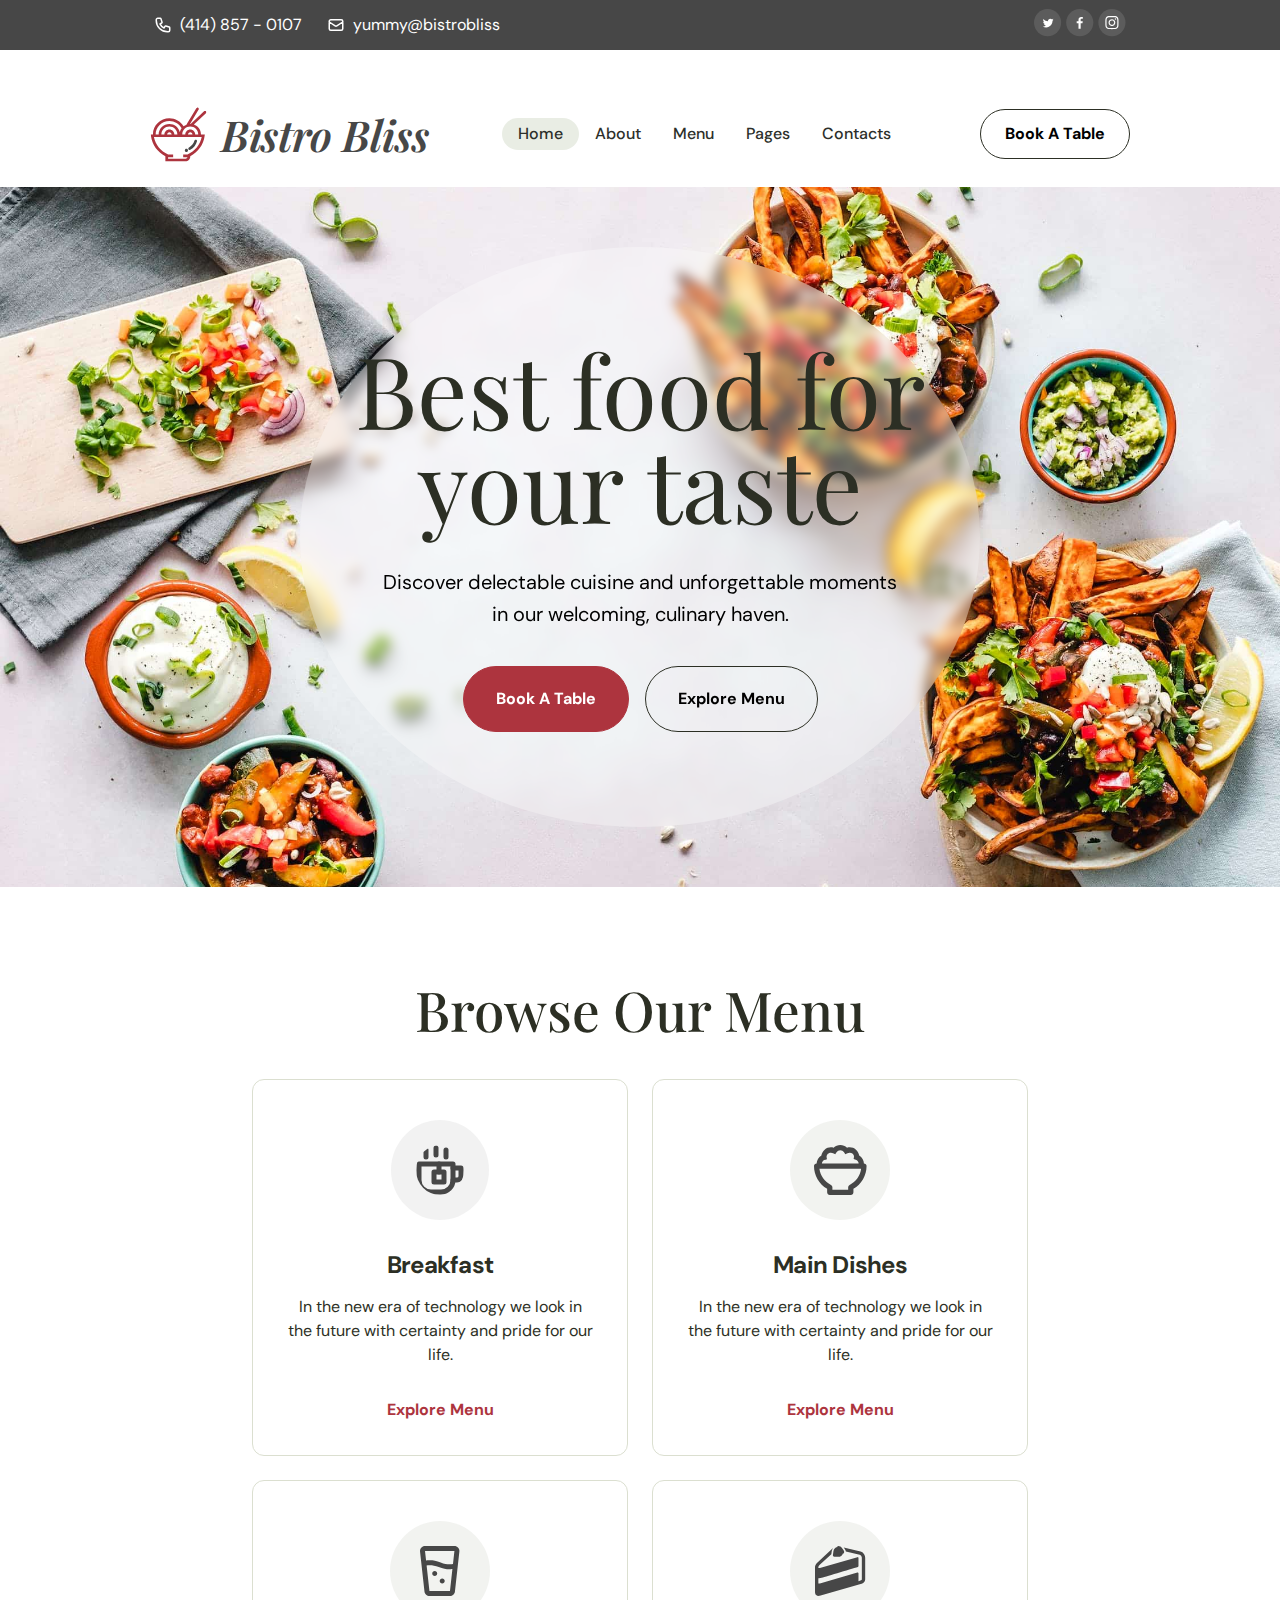
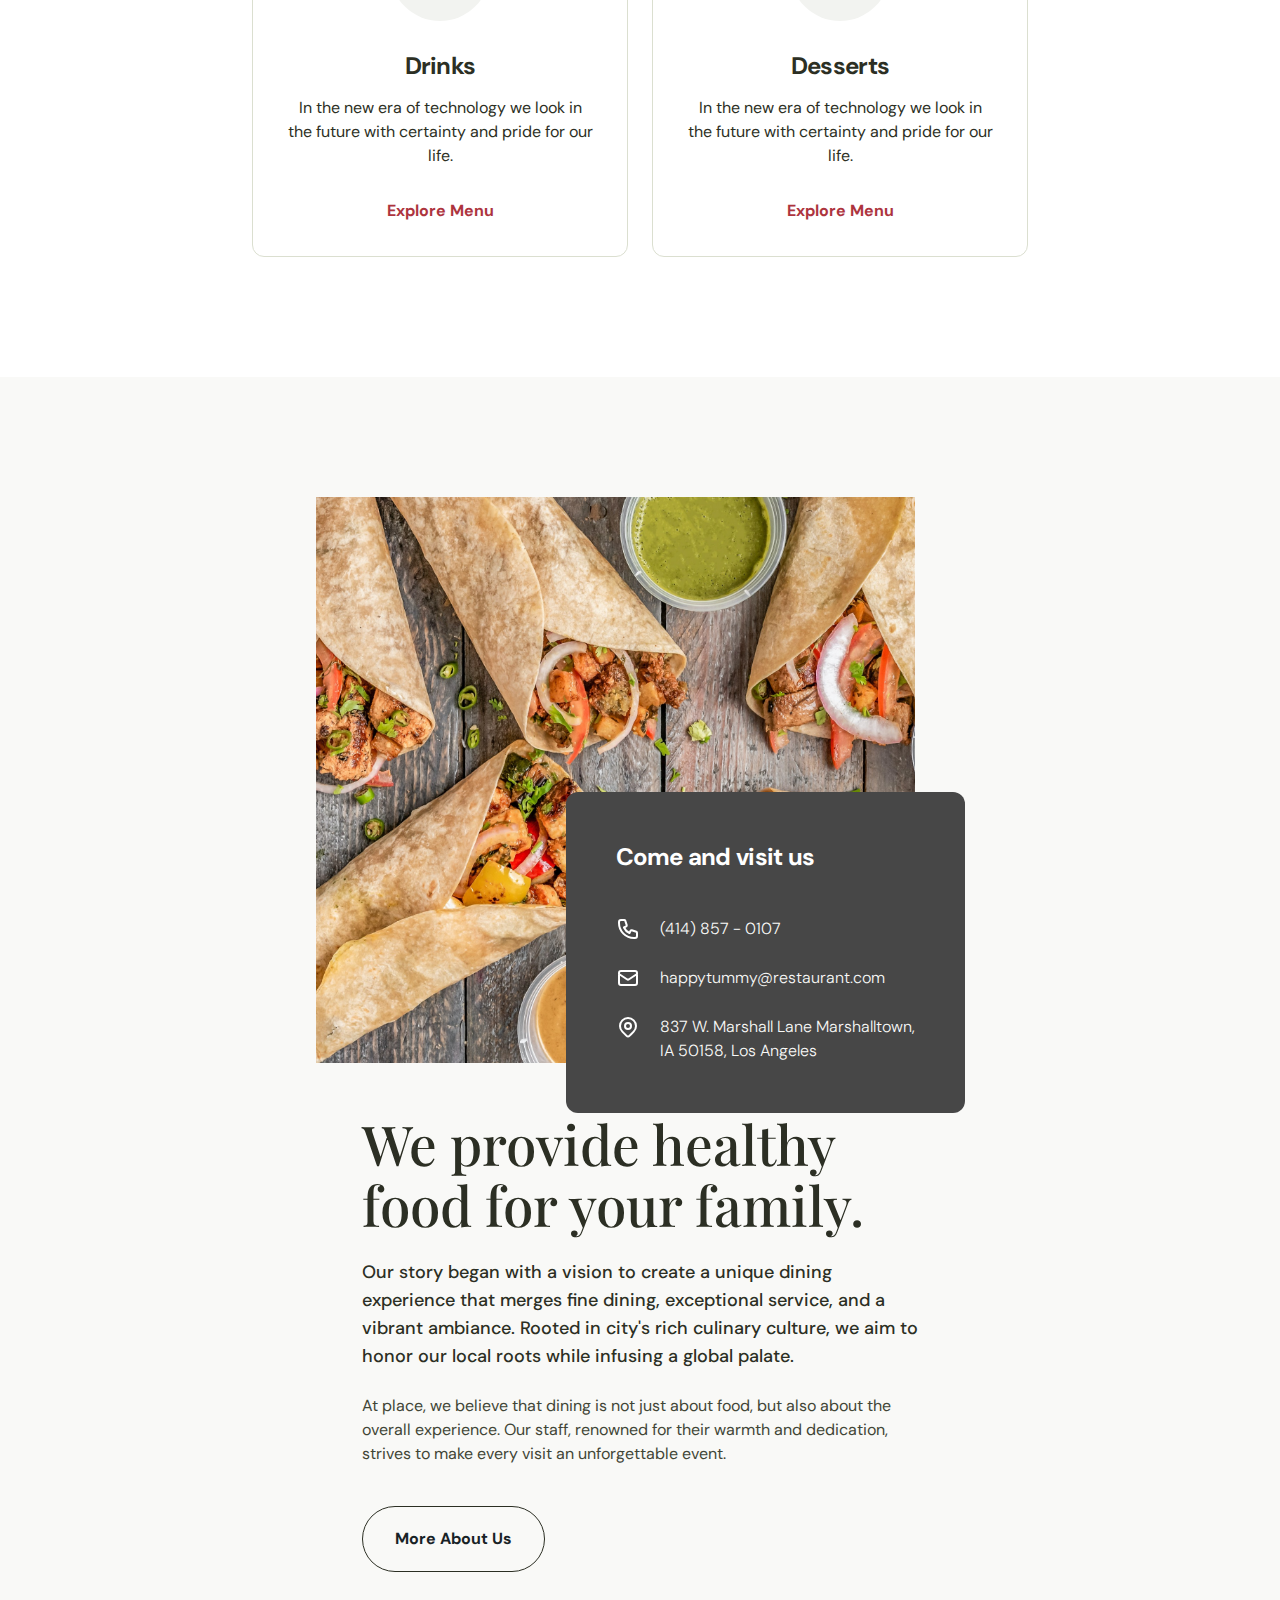
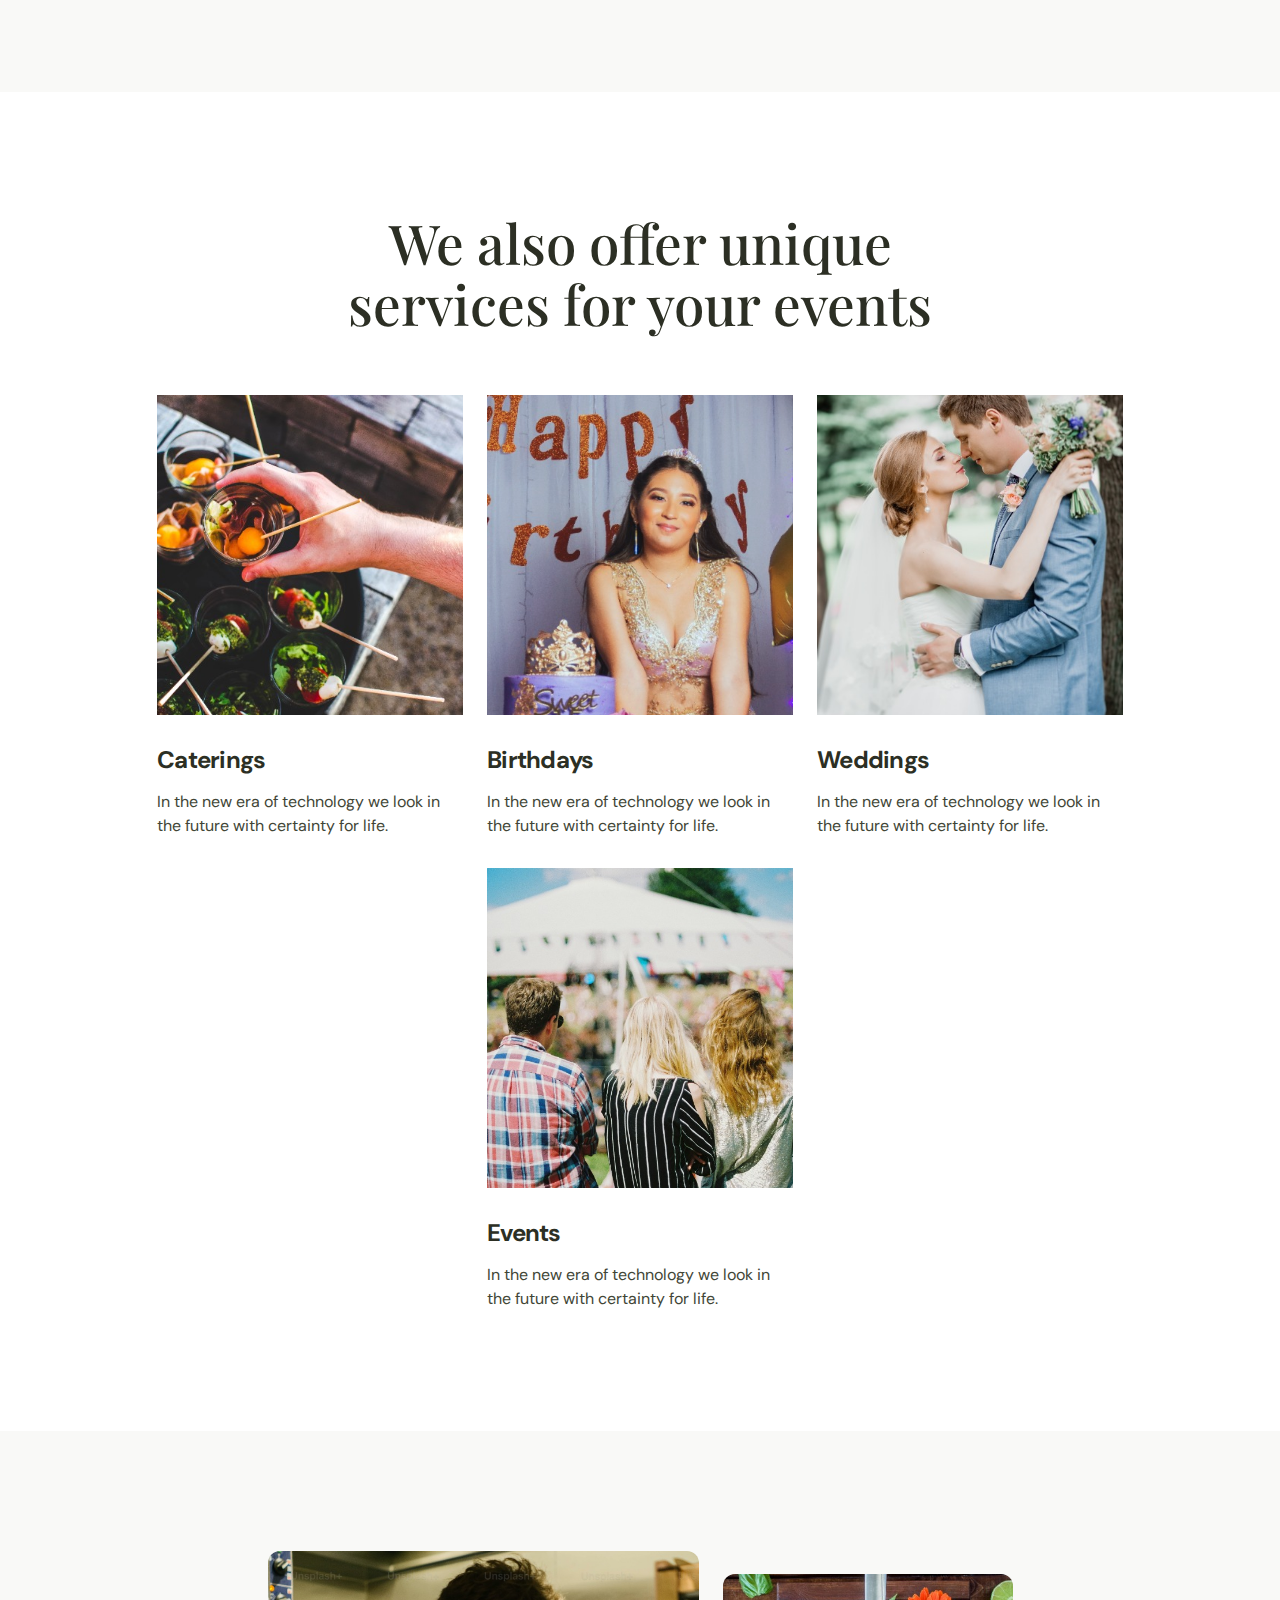
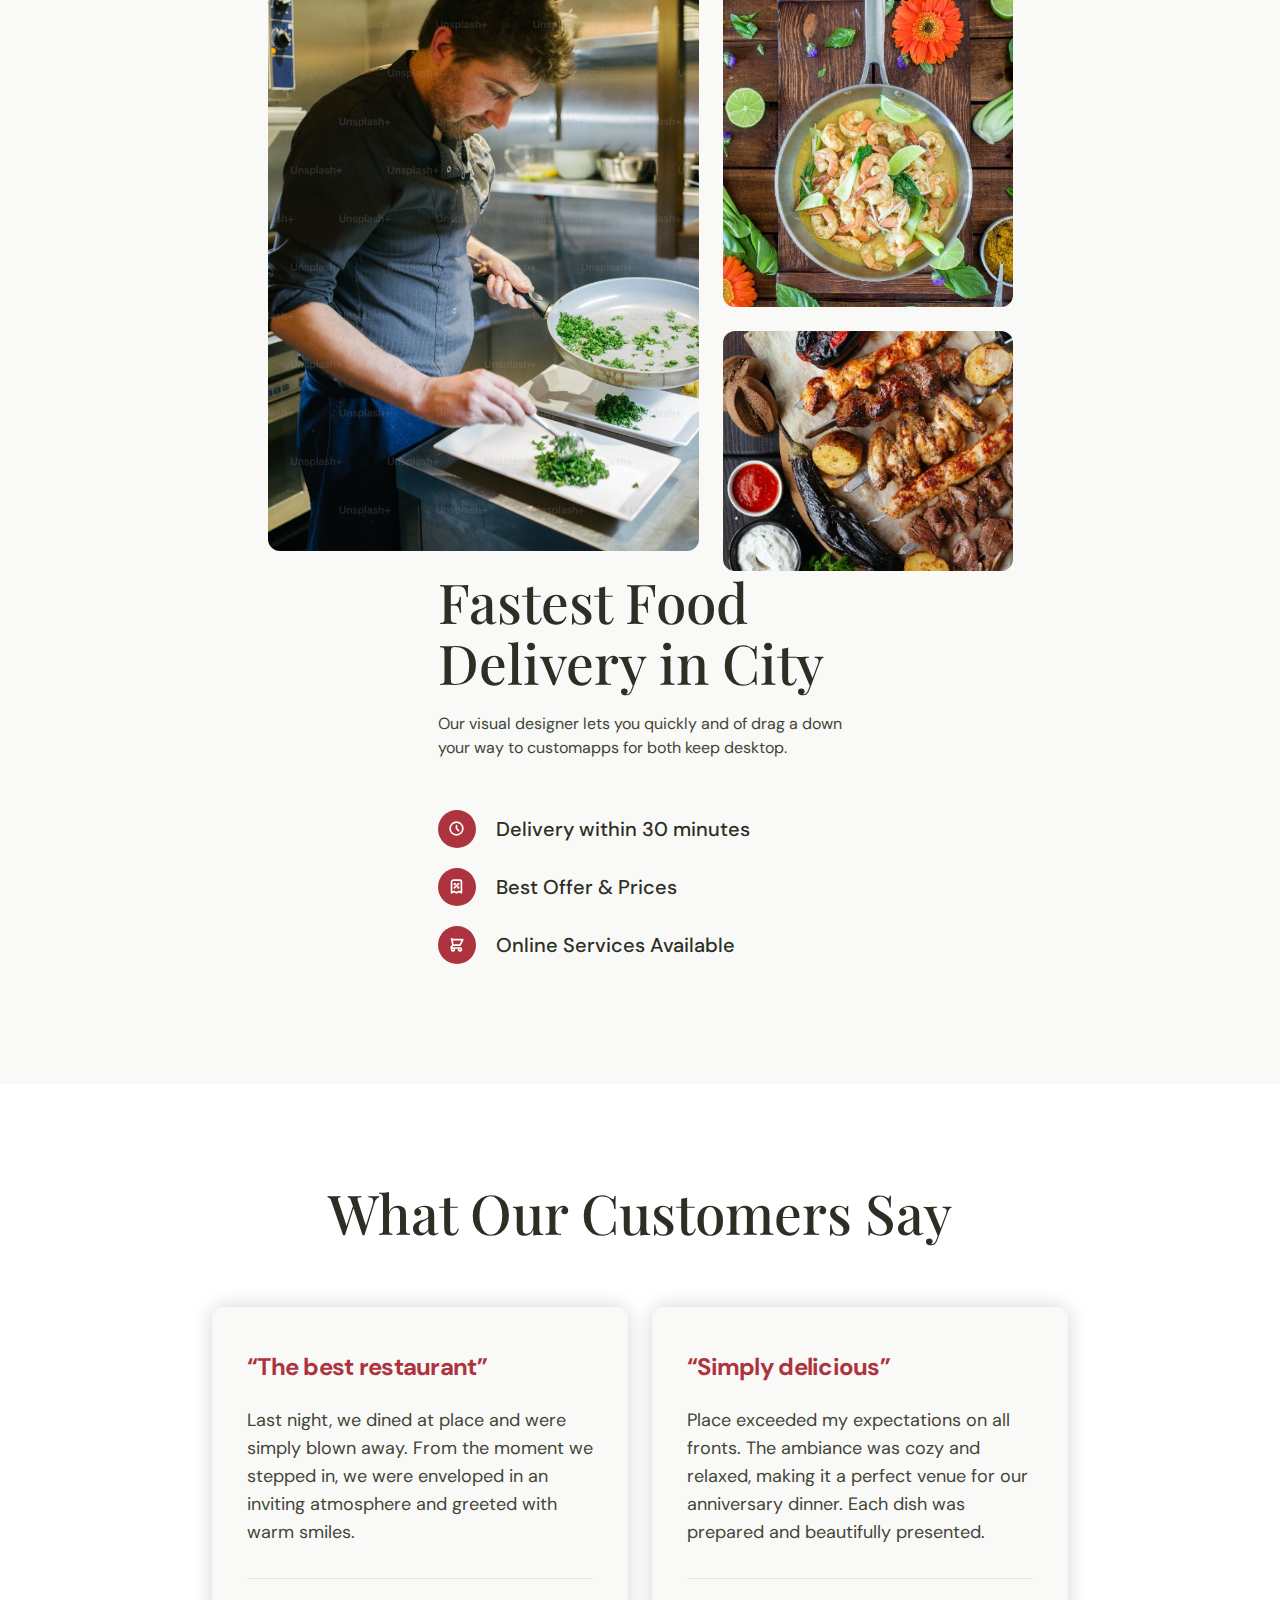
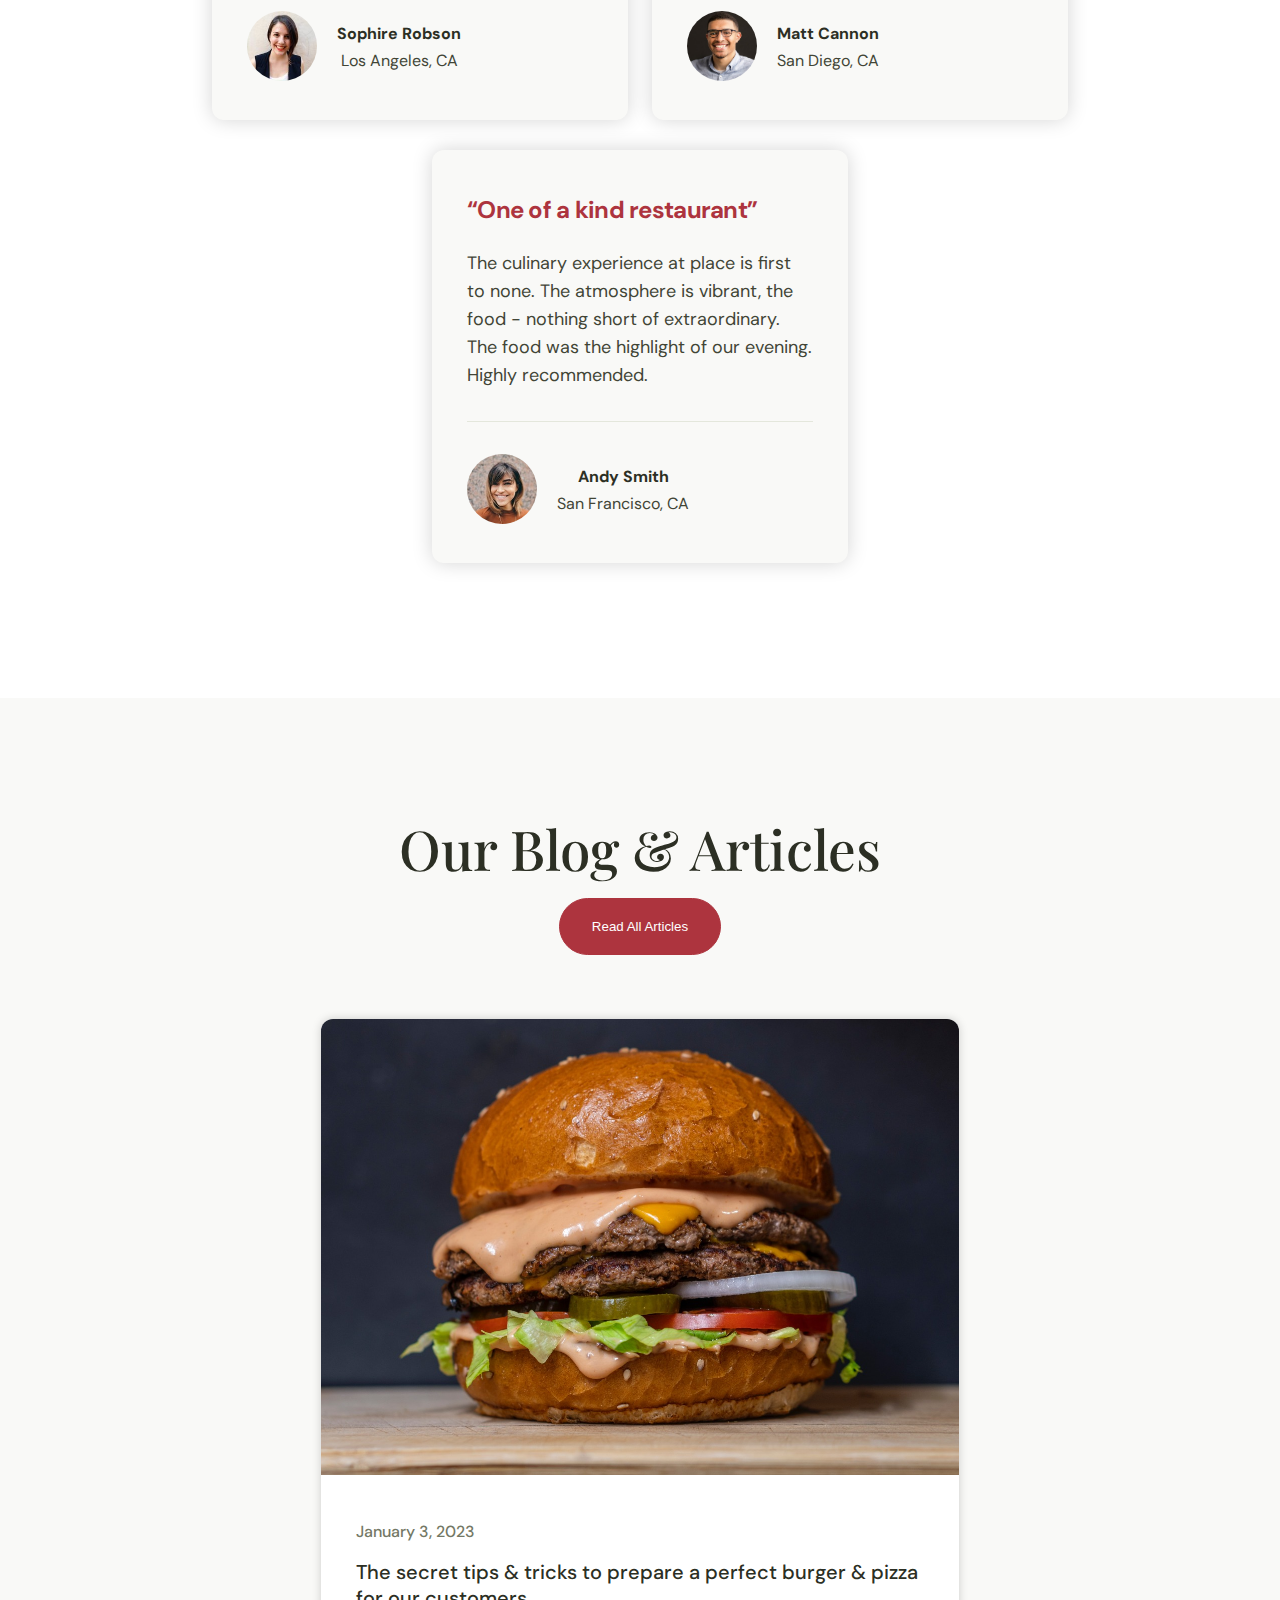
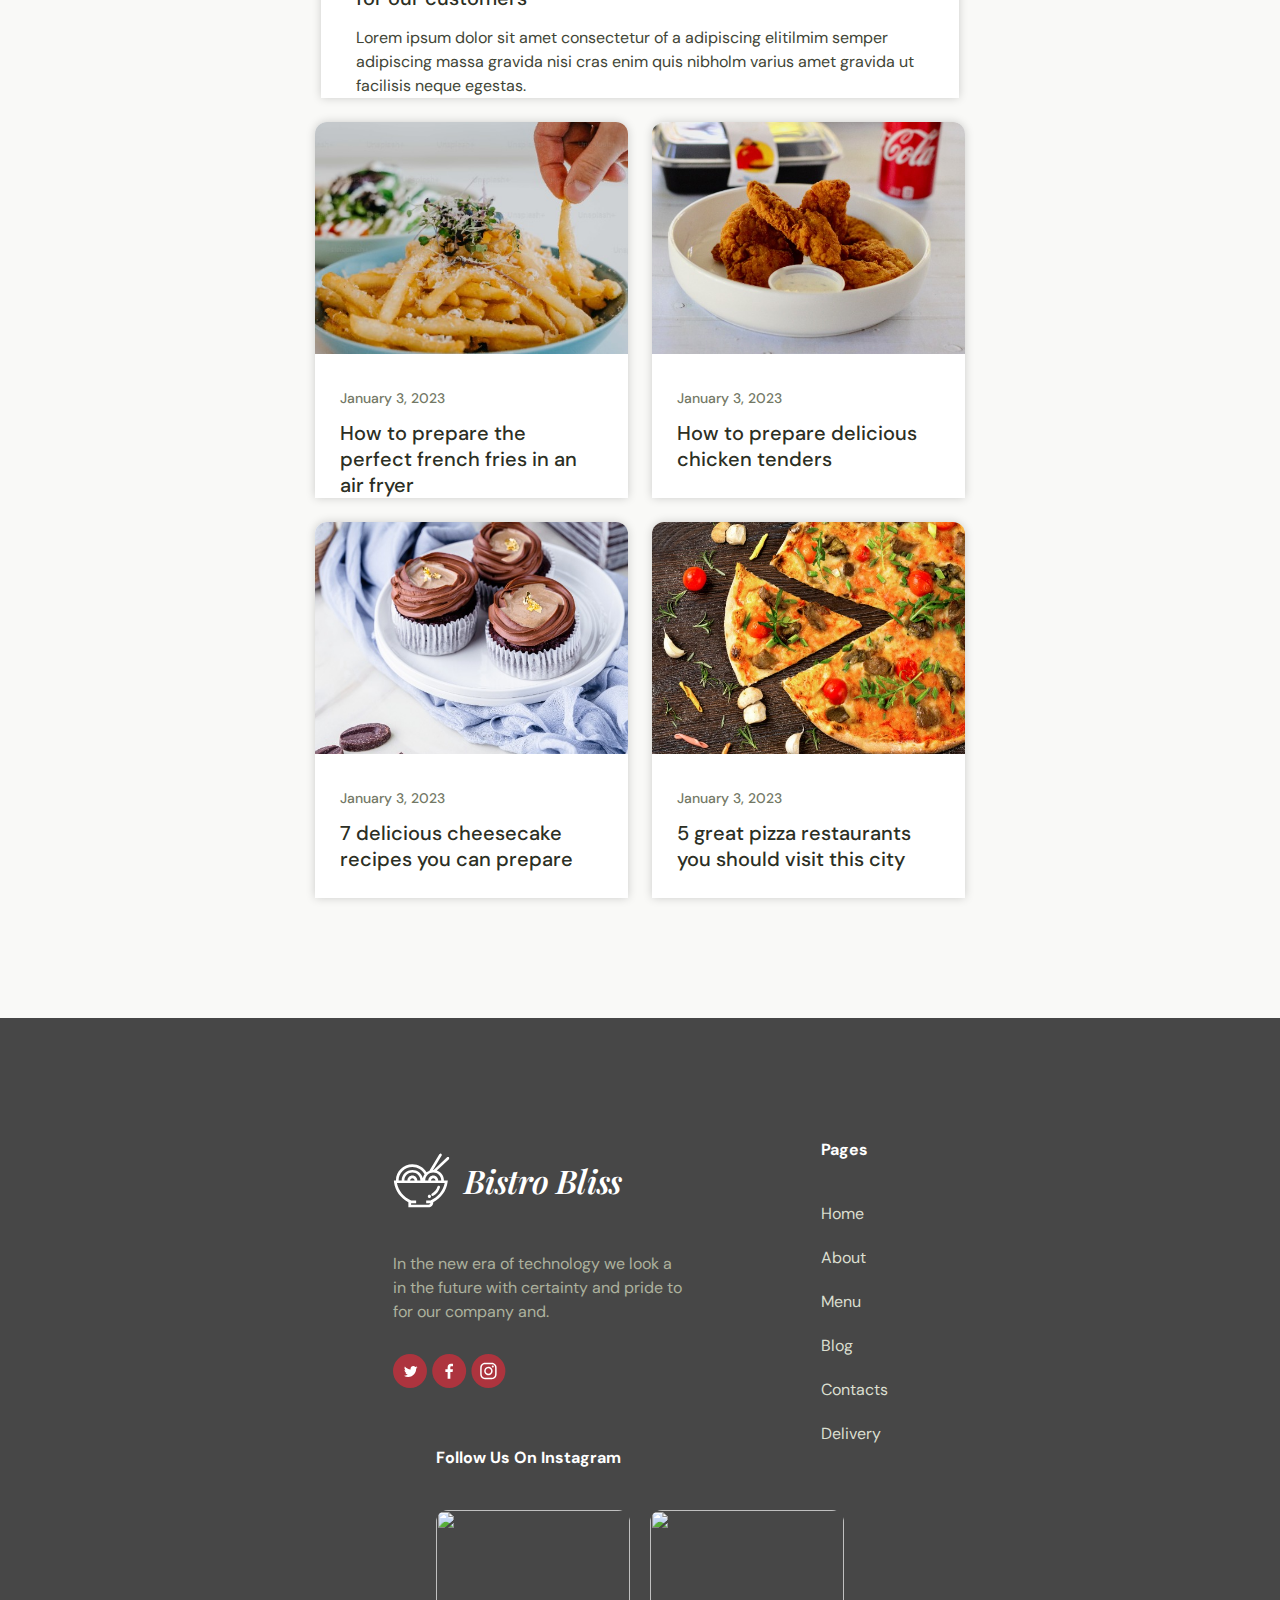
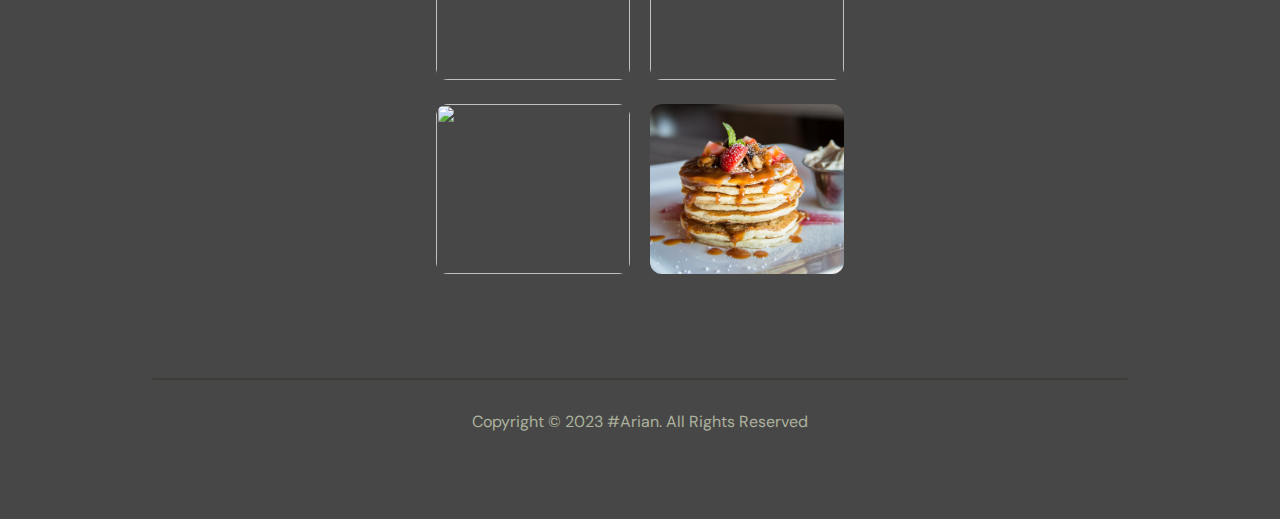
==== commit b5467a85: "Add files via upload" ====
--- a/index.html
+++ b/index.html
@@ -10,11 +10,13 @@
   <link rel="stylesheet" href="https://cdnjs.cloudflare.com/ajax/libs/font-awesome/6.4.2/css/all.min.css" integrity="sha512-z3gLpd7yknf1YoNbCzqRKc4qyor8gaKU1qmn+CShxbuBusANI9QpRohGBreCFkKxLhei6S9CQXFEbbKuqLg0DA==" crossorigin="anonymous" referrerpolicy="no-referrer" />
   <link rel="stylesheet" href="styles/general.css">
   <link rel="stylesheet" href="styles/header.css">
+  <link rel="stylesheet" href="styles/footer.css">
   <link rel="stylesheet" href="styles/homepage.css">
   <link rel="stylesheet" href="styles/provide.css">
   <link rel="stylesheet" href="styles/services.css">
   <link rel="stylesheet" href="styles/delivery.css">
   <link rel="stylesheet" href="styles/testimonial.css">
+  <link rel="stylesheet" href="styles/blog.css">
 </head>
 <body>
   <header>
@@ -329,8 +331,136 @@
           </div>
         </div>
       </div>
+      <div class="blog">
+        <div class="blog-title">
+          <h2>Our Blog & Articles</h2>
+          <a href="pages.html"><button>Read All Articles</button></a>
+        </div>
+        <div class="blog-content">
+          <div class="blog-content-box-1">
+            <div class="blog-content-box-1-photo">
+              <img src="images/blog/burger.jpeg">
+            </div>
+            <div class="blog-content-box-1-text">
+              <p>January 3, 2023</p>
+              <p>The secret tips & tricks to prepare a perfect burger & pizza for our customers</p>
+              <p>Lorem ipsum dolor sit amet consectetur of a adipiscing elitilmim semper adipiscing massa gravida nisi cras enim quis nibholm varius amet gravida ut facilisis neque egestas.</p>
+            </div>
+          </div>
+          <div class="blog-content-box-2">
+            <div class="blog-content-card-2">
+              <div class="blog-content-card-2-photo">
+                <img src="images/blog/french.jpeg">
+              </div>
+              <div class="blog-content-card-2-text">
+                <p>January 3, 2023</p>
+                <p>How to prepare the perfect french fries in an air fryer</p>
+              </div>
+            </div>
+            <div class="blog-content-card-2">
+              <div class="blog-content-card-2-photo">
+                <img src="images/blog/tenders.jpeg">
+              </div>
+              <div class="blog-content-card-2-text">
+                <p>January 3, 2023</p>
+                <p>How to prepare delicious chicken tenders</p>
+              </div>
+            </div>
+            <div class="blog-content-card-2">
+              <div class="blog-content-card-2-photo">
+                <img src="images/blog/cheesecake.jpeg">
+              </div>
+              <div class="blog-content-card-2-text">
+                <p>January 3, 2023</p>
+                <p>7 delicious cheesecake recipes you can prepare</p>
+              </div>
+            </div>
+            <div class="blog-content-card-2">
+              <div class="blog-content-card-2-photo">
+                <img src="images/blog/pizza.jpeg">
+              </div>
+              <div class="blog-content-card-2-text">
+                <p>January 3, 2023</p>
+                <p>5 great pizza restaurants you should visit this city</p>
+              </div>
+            </div>
+            
+          </div>
+          
+        </div>
+      </div>
     </div>
   </main>
+  <footer>
+    <div class="footer">
+      <div class="footer-top">
+        <div class="footer-top-col1">
+          <div class="footer-top-col1-logo">
+            <svg xmlns="http://www.w3.org/2000/svg" width="57" height="55" viewBox="0 0 57 55" fill="none">
+              <g clip-path="url(#clip0_8_1982)">
+              <path d="M48.1694 0.803952C47.8608 0.62592 47.493 0.57519 47.1464 0.662861C46.7999 0.750533 46.5028 0.969467 46.3202 1.27175L36.6488 17.3632C36.5992 17.4466 36.5592 17.5352 36.5294 17.6273C35.4473 18.0213 34.4373 18.5849 33.5386 19.296C30.6082 14.4065 25.2389 11.3277 19.3731 11.3277C10.322 11.3277 2.95955 18.5484 2.93432 27.4318H0.800781L0.99155 28.9241C2.1017 37.5971 7.54786 45.1726 15.3786 49.1616V54.2827H35.5842C38.1454 54.2827 40.2291 52.2344 40.2291 49.7183V49.1623C48.0623 45.1714 53.506 37.5959 54.6186 28.9241L54.8094 27.4306H50.9565C50.9386 22.8964 47.978 19.0416 43.8599 17.5862L55.9263 6.18186C56.4629 5.67478 56.4802 4.83467 55.962 4.30763C55.8392 4.18216 55.6925 4.08167 55.5302 4.0119C55.3678 3.94214 55.1931 3.90447 55.0159 3.90104C54.8388 3.89762 54.6627 3.92851 54.4977 3.99195C54.3327 4.05539 54.182 4.15013 54.0543 4.27077L40.6131 16.9764C40.4925 16.9715 40.3725 16.9582 40.25 16.9582C40.1725 16.9582 40.098 16.9691 40.0217 16.9703L48.6457 2.62016C48.7359 2.47019 48.7951 2.30425 48.8199 2.13181C48.8448 1.95937 48.8348 1.78381 48.7906 1.61516C48.7464 1.4465 48.6687 1.28806 48.5621 1.14887C48.4556 1.00968 48.3221 0.892478 48.1694 0.803952ZM19.3725 13.9804C24.5399 13.9804 29.25 16.8374 31.5928 21.3135C30.7387 22.4673 30.1331 23.78 29.8131 25.1714C28.7392 20.4764 24.4697 16.957 19.3725 16.957C13.4851 16.957 8.69555 21.652 8.67032 27.4312H5.63524C5.65986 20.011 11.8112 13.9804 19.3725 13.9804ZM19.3725 22.5936C16.6463 22.5936 14.4279 24.7604 14.4026 27.4312H11.3719C11.3971 23.1146 14.9743 19.6103 19.3725 19.6103C23.7719 19.6103 27.3528 23.1146 27.3755 27.4312H24.3411C24.3171 24.7604 22.0986 22.5936 19.3725 22.5936ZM21.6383 27.4318H17.1066C17.1187 26.8488 17.3627 26.2936 17.7865 25.8851C18.2102 25.4766 18.78 25.2473 19.3737 25.2463C19.9672 25.2475 20.5366 25.4769 20.9599 25.8854C21.3832 26.2939 21.6267 26.8491 21.6383 27.4318ZM51.6974 30.0845C50.1965 37.793 44.874 44.3646 37.4974 47.5123H33.1743V50.1656H37.4685C37.3674 50.5819 37.1266 50.9526 36.7849 51.2183C36.4433 51.4839 36.0205 51.6289 35.5848 51.63H18.0802V50.1656H23.1442V47.5123H18.1128C10.7362 44.3664 5.41309 37.793 3.91094 30.0845H51.6974ZM37.9848 27.4318C37.9967 26.849 38.2404 26.294 38.6638 25.8855C39.0872 25.4771 39.6565 25.2476 40.25 25.2463C40.844 25.2468 41.4142 25.4759 41.8382 25.8845C42.2623 26.293 42.5064 26.8485 42.5183 27.4318H37.9848ZM40.25 19.6109C44.6512 19.6109 48.2334 23.1152 48.2568 27.4318H45.2205C45.1959 24.761 42.9768 22.5942 40.25 22.5942C37.5239 22.5942 35.3072 24.761 35.2826 27.4318H32.2494C32.274 23.1152 35.8512 19.6109 40.25 19.6109Z" fill="#AD343E"/>
+              <path d="M39.6741 42.9139C39.8901 42.9139 40.1086 42.8637 40.3098 42.7568C41.9591 41.8897 43.4065 40.6947 44.5598 39.248C45.7131 37.8012 46.5469 36.1345 47.0082 34.3539C47.0524 34.1848 47.0622 34.0088 47.037 33.8361C47.0118 33.6633 46.9522 33.4971 46.8614 33.347C46.7707 33.1969 46.6507 33.0659 46.5083 32.9615C46.3659 32.8571 46.2039 32.7813 46.0316 32.7385C45.8593 32.6957 45.6801 32.6867 45.5043 32.7121C45.3285 32.7374 45.1595 32.7967 45.007 32.8863C44.8545 32.976 44.7215 33.0943 44.6157 33.2346C44.5099 33.3748 44.4334 33.5342 44.3904 33.7035C44.0221 35.1266 43.356 36.4588 42.4345 37.6151C41.5131 38.7714 40.3565 39.7265 39.0384 40.4196C38.7726 40.5585 38.5618 40.7808 38.4395 41.051C38.3172 41.3213 38.2905 41.6239 38.3636 41.9108C38.4367 42.1976 38.6054 42.4522 38.8429 42.634C39.0804 42.8158 39.373 42.9143 39.6741 42.9139Z" fill="#474747"/>
+              <path d="M36.4059 45.0064C37.2903 45.0064 38.0072 44.3023 38.0072 43.4337C38.0072 42.5652 37.2903 41.8611 36.4059 41.8611C35.5216 41.8611 34.8047 42.5652 34.8047 43.4337C34.8047 44.3023 35.5216 45.0064 36.4059 45.0064Z" fill="#474747"/>
+              </g>
+              <defs>
+              <clipPath id="clip0_8_1982">
+              <rect width="56" height="55" fill="white" transform="translate(0.5)"/>
+              </clipPath>
+              </defs>
+            </svg>
+            <a href="index.html" draggable="false"><h2>Bistro Bliss</h2></a>
+          </div>
+          <p>In the new era of technology we look a in the future with certainty and pride to for our company and.</p>
+          <div class="footer-top-col1-social">
+            <a href="https://twitter.com/">
+              <svg xmlns="http://www.w3.org/2000/svg" width="28" height="28" viewBox="0 0 28 28" fill="none">
+                <circle cx="13.5855" cy="13.5855" r="13.5855" fill="#F9F9F7" fill-opacity="0.12"/>
+                <path d="M19.6009 10.6613C19.1943 10.842 18.7651 10.955 18.3133 11.0228C18.7651 10.7517 19.1265 10.3225 19.2847 9.8029C18.8555 10.0514 18.3811 10.2321 17.8615 10.3451C17.4549 9.91585 16.8676 9.64478 16.235 9.64478C15.0152 9.64478 14.0212 10.6387 14.0212 11.8586C14.0212 12.0393 14.0438 12.1974 14.089 12.3556C12.2592 12.2652 10.6102 11.3842 9.50328 10.0288C9.32256 10.3676 9.20961 10.7291 9.20961 11.1357C9.20961 11.9038 9.59364 12.5815 10.2036 12.9881C9.84212 12.9655 9.50328 12.8751 9.18702 12.717V12.7396C9.18702 13.8239 9.95507 14.7275 10.9716 14.9308C10.7909 14.976 10.5876 14.9986 10.3843 14.9986C10.2487 14.9986 10.0906 14.976 9.95507 14.9534C10.2487 15.8344 11.062 16.4895 12.0333 16.4895C11.2653 17.0768 10.3165 17.4383 9.27738 17.4383C9.09666 17.4383 8.91594 17.4383 8.75781 17.4157C9.75177 18.0482 10.9038 18.4096 12.1689 18.4096C16.2576 18.4096 18.494 15.0212 18.494 12.0845C18.494 11.9941 18.494 11.8812 18.494 11.7908C18.9232 11.4971 19.3073 11.1131 19.6009 10.6613Z" fill="white"/>
+              </svg>
+            </a>
+            <a href="https://facebook.com/">
+              <svg xmlns="http://www.w3.org/2000/svg" width="28" height="28" viewBox="0 0 28 28" fill="none">
+                <circle cx="13.7564" cy="13.5855" r="13.5855" fill="#F9F9F7" fill-opacity="0.12"/>
+                <path d="M12.5011 19.7065V14.3174H10.6875V12.2172H12.5011V10.6683C12.5011 8.87084 13.5989 7.89209 15.2023 7.89209C15.9704 7.89209 16.6305 7.94927 16.8229 7.97483V9.85328L15.7108 9.85379C14.8388 9.85379 14.6699 10.2682 14.6699 10.8763V12.2172H16.7497L16.4789 14.3174H14.6699V19.7065H12.5011Z" fill="white"/>
+              </svg>
+            </a>
+            <a href="https://instagram.com">
+              <svg xmlns="http://www.w3.org/2000/svg" width="28" height="28" viewBox="0 0 28 28" fill="none">
+                <circle cx="13.9278" cy="13.5855" r="13.5855" fill="#F9F9F7" fill-opacity="0.12"/>
+                <path d="M13.9296 8.20062C15.6848 8.20062 15.8926 8.20719 16.586 8.23881C17.0029 8.24391 17.4158 8.32046 17.8068 8.46513C18.0904 8.57449 18.3479 8.742 18.5628 8.9569C18.7777 9.1718 18.9452 9.42932 19.0545 9.71287C19.1992 10.1039 19.2758 10.5168 19.2809 10.9337C19.3122 11.6271 19.319 11.8349 19.319 13.5901C19.319 15.3452 19.3125 15.5531 19.2809 16.2464C19.2758 16.6633 19.1992 17.0763 19.0545 17.4673C18.9452 17.7508 18.7777 18.0083 18.5628 18.2232C18.3479 18.4381 18.0904 18.6056 17.8068 18.715C17.4158 18.8597 17.0029 18.9362 16.586 18.9413C15.8929 18.9726 15.6851 18.9795 13.9296 18.9795C12.1741 18.9795 11.9663 18.9729 11.2732 18.9413C10.8563 18.9362 10.4434 18.8597 10.0524 18.715C9.76885 18.6056 9.51133 18.4381 9.29643 18.2232C9.08154 18.0083 8.91402 17.7508 8.80466 17.4673C8.65999 17.0763 8.58344 16.6633 8.57834 16.2464C8.54704 15.5531 8.54015 15.3452 8.54015 13.5901C8.54015 11.8349 8.54673 11.6271 8.57834 10.9337C8.58344 10.5168 8.65999 10.1039 8.80466 9.71287C8.91402 9.42932 9.08154 9.1718 9.29643 8.9569C9.51133 8.742 9.76885 8.57449 10.0524 8.46513C10.4434 8.32046 10.8563 8.24391 11.2732 8.23881C11.9666 8.20751 12.1744 8.20062 13.9296 8.20062ZM13.9296 7.01611C12.1453 7.01611 11.9206 7.02363 11.2194 7.05556C10.6738 7.06641 10.134 7.16971 9.62292 7.36107C9.18452 7.52625 8.78744 7.78509 8.45939 8.11955C8.12463 8.44772 7.86557 8.84503 7.70029 9.28371C7.50893 9.79476 7.40562 10.3346 7.39477 10.8802C7.36347 11.5807 7.35596 11.8055 7.35596 13.5898C7.35596 15.374 7.36347 15.5988 7.3954 16.3C7.40625 16.8456 7.50956 17.3854 7.70092 17.8964C7.86601 18.3351 8.12486 18.7324 8.45939 19.0606C8.78762 19.3951 9.18493 19.654 9.62355 19.8191C10.1346 20.0104 10.6744 20.1137 11.22 20.1246C11.9212 20.1559 12.145 20.164 13.9302 20.164C15.7154 20.164 15.9393 20.1565 16.6404 20.1246C17.186 20.1137 17.7258 20.0104 18.2369 19.8191C18.6734 19.6498 19.0699 19.3914 19.4008 19.0602C19.7318 18.7291 19.99 18.3325 20.1589 17.8958C20.3503 17.3848 20.4536 16.8449 20.4644 16.2993C20.4957 15.5988 20.5032 15.374 20.5032 13.5898C20.5032 11.8055 20.4957 11.5807 20.4638 10.8795C20.4529 10.3339 20.3496 9.79413 20.1583 9.28308C19.9932 8.84446 19.7343 8.44715 19.3998 8.11892C19.0716 7.78439 18.6743 7.52554 18.2356 7.36045C17.7246 7.16909 17.1848 7.06578 16.6392 7.05493C15.9386 7.02363 15.7139 7.01611 13.9296 7.01611Z" fill="white"/>
+                <path d="M13.928 10.2178C13.2603 10.2178 12.6077 10.4158 12.0525 10.7867C11.4974 11.1576 11.0647 11.6848 10.8092 12.3017C10.5537 12.9185 10.4869 13.5972 10.6171 14.2521C10.7474 14.9069 11.0689 15.5084 11.541 15.9805C12.0131 16.4526 12.6146 16.7741 13.2694 16.9044C13.9242 17.0346 14.603 16.9678 15.2198 16.7123C15.8366 16.4568 16.3638 16.0241 16.7348 15.4689C17.1057 14.9138 17.3037 14.2611 17.3037 13.5935C17.3037 12.6982 16.948 11.8396 16.315 11.2065C15.6819 10.5734 14.8233 10.2178 13.928 10.2178ZM13.928 15.7847C13.4946 15.7847 13.0709 15.6562 12.7106 15.4154C12.3503 15.1746 12.0694 14.8324 11.9036 14.432C11.7377 14.0316 11.6943 13.5911 11.7789 13.166C11.8634 12.741 12.0721 12.3505 12.3785 12.0441C12.685 11.7376 13.0754 11.5289 13.5005 11.4444C13.9255 11.3598 14.3661 11.4032 14.7665 11.5691C15.1669 11.7349 15.5091 12.0158 15.7499 12.3761C15.9907 12.7365 16.1192 13.1601 16.1192 13.5935C16.1192 14.1746 15.8883 14.732 15.4774 15.1429C15.0665 15.5538 14.5091 15.7847 13.928 15.7847Z" fill="white"/>
+                <path d="M17.4485 10.8711C17.8842 10.8711 18.2373 10.518 18.2373 10.0823C18.2373 9.64663 17.8842 9.29346 17.4485 9.29346C17.0128 9.29346 16.6597 9.64663 16.6597 10.0823C16.6597 10.518 17.0128 10.8711 17.4485 10.8711Z" fill="white"/>
+              </svg>
+            </a>
+          </div>
+        </div>
+        <div class="footer-top-col2">
+          <h4>Pages</h4>
+          <ul>
+            <li><a href="index.html">Home</a></li>
+            <li><a href="about.htm">About</a></li>
+            <li><a href="menu.html">Menu</a></li>
+            <li><a href="pages.html">Blog</a></li>
+            <li><a href="contatcs.html">Contacts</a></li>
+            <li><a href="menu.html">Delivery</a></li>
+          </ul>
+        </div>
+        <div class="footer-top-col3">
+          <h4>Follow Us On Instagram</h4>
+          <div class="footer-top-col3-img">
+            <a href="https://instagram.com"><img src="images/footer/footer1.jpeg"></a>
+            <a href="https://instagram.com"><img src="images/footer/footer2.jpeg"></a>
+            <a href="https://instagram.com"><img src="images/footer/footer3.jpeg"></a>
+            <a href="https://instagram.com"><img src="images/footer/footer4.jpeg"></a>
+          </div>
+        </div>
+      </div>
+      <div class="footer-bot">
+        <hr>
+        <p>Copyright © 2023 #Arian. All Rights Reserved</p>
+      </div>
+    </div>
+  </footer>
 </body>
 <script>
   let toggleBtn = document.querySelector('.toggle-btn');
--- a/styles/header.css
+++ b/styles/header.css
@@ -214,7 +214,7 @@
   flex-direction: column;
   align-items: center;
   justify-content: space-evenly;
-  background-color: #ffffff91;
+  background-color: #ffffff;
   backdrop-filter: blur(20px);
   overflow: hidden;
   transition: height 0.2s cubic-bezier(0.175, 0.885, 0.32, 1.275);
@@ -242,8 +242,8 @@
 
 .drop-down-header li a {
   border-radius: 10px;
-  color: #fff;
-  text-shadow: 2px 2px 3px rgba(0, 0, 0, 0.8);
+  color: #242424;
+  text-shadow: 1px 1px 10px rgba(0, 0, 0, 0.8);
   text-decoration: none;
   font-family: DM Sans;
   font-size: 16px;
--- a/styles/footer.css
+++ b/styles/footer.css
@@ -0,0 +1,215 @@
+.footer {
+  padding: 120px 152px 85px 152px;
+  background-color: #474747;
+  display: flex;
+  flex-direction: column;
+  row-gap: 100px;
+  
+}
+
+.footer-top {
+  display: flex;
+  column-gap: 135px;
+  justify-content: center;
+  flex-wrap: wrap;
+}
+
+.footer-top-col1 {
+  display: flex;
+  flex-direction: column;
+  row-gap: 30px;
+}
+
+.footer-top-col1-logo {
+  display: flex;
+  column-gap: 14px;
+  align-items: center;
+}
+
+.footer-top-col1-logo svg path{
+  fill: #fff;
+}
+
+.footer-top-col1-logo a {
+  text-decoration: none;
+}
+
+.footer-top-col1-logo a h2 {
+  color: #FFF;
+  font-family: Playfair Display;
+  font-size: 32.67px;
+  font-style: italic;
+  font-weight: 600;
+  line-height: 29.333px; 
+  letter-spacing: -0.4px;
+}
+
+.footer-top-col1 p {
+  color: #ADB29E;
+  font-family: DM Sans;
+  font-size: 16px;
+  font-style: normal;
+  font-weight: 400;
+  line-height: 24px; 
+  width: 293px;
+  margin: 0;
+}
+
+.footer-top-col1-social {
+  display: flex;
+  align-items: center;
+  column-gap: 4px;
+}
+
+.footer-top-col1-social svg {
+  width: 35px;
+  height: 35px;
+}
+
+.footer-top-col1-social svg circle {
+  fill: #AD343E;
+  fill-opacity: 1;
+}
+
+.footer-top-col1-social svg:hover circle{
+  fill: #fff;
+  fill-opacity: 1;
+  cursor: pointer;
+}
+
+.footer-top-col1-social svg:hover path {
+  fill: #AD343E;
+}
+
+.footer-top-col2 {
+  display: flex;
+  flex-direction: column;
+  row-gap: 40px;
+}
+
+.footer-top-col2 h4 {
+  color: #FFF;
+  font-family: DM Sans;
+  font-size: 16px;
+  font-style: normal;
+  font-weight: 700;
+  line-height: 24px; 
+  margin: 0;
+}
+
+.footer-top-col2 ul {
+  display: flex;
+  flex-direction: column;
+  row-gap: 20px;
+  margin: 0;
+  padding: 0;
+  list-style: none;
+}
+
+.footer-top-col2 ul li a{
+  text-decoration: none;
+  color: #DBDFD0;
+  font-family: DM Sans;
+  font-size: 16px;
+  font-style: normal;
+  font-weight: 400;
+  line-height: 24px;
+  margin-bottom: 20px; 
+}
+
+.footer-top-col2 ul li a:hover {
+  color: #AD343E;
+}
+
+.footer-top-col3 {
+  display: flex;
+  flex-direction: column;
+  row-gap: 40px;
+}
+
+.footer-top-col3 h4 {
+  color: #FFF;
+  font-family: DM Sans;
+  font-size: 16px;
+  font-style: normal;
+  font-weight: 700;
+  line-height: 24px;
+  margin: 0;
+}
+
+.footer-top-col3-img {
+  display: grid;
+  grid-template-columns: 1fr 1fr;
+  gap: 20px
+}
+
+.footer-top-col3-img img {
+  width: 194px;
+  height: 170px;
+  object-fit: cover;
+  border-radius: 12px;
+}
+
+.footer-bot {
+  display: flex;
+  flex-direction: column;
+  row-gap: 30px;
+}
+
+.footer-bot hr {
+  width: 1200px auto;
+  height: 2px;
+  background-color: rgb(59, 61, 54);
+  border: none;
+  border-radius: 10px;
+  margin: 0;
+}
+
+.footer-bot p {
+  color: #ADB29E;
+  font-family: DM Sans;
+  font-size: 16px;
+  font-style: normal;
+  font-weight: 400;
+  line-height: 24px; 
+  margin: 0;
+  text-align: center;
+}
+
+@media(max-width: 820px) {
+  .footer {
+    padding: 120px 20px 85px 20px;
+  }
+}
+
+@media(max-width: 560px) {
+  .footer-top {
+    column-gap: 20px;
+  }
+}
+
+@media(max-width:450px) {
+  .footer {
+    padding: 120px 10px 85px 10px;
+  }
+
+  .footer-top-col3-img img {
+    width: 174px;
+    height: 150px
+  }
+  
+}
+
+@media(max-width: 420px) {
+  .footer-top-col2 {
+    margin-top: 50px;
+    margin-bottom: 50px;
+    row-gap: 30px;
+  }
+  
+  .footer-top-col2 ul {
+    display: grid;
+    grid-template-columns: 1fr 1fr 1fr;
+    gap: 10px;
+  }
+}--- a/styles/testimonial.css
+++ b/styles/testimonial.css
@@ -127,4 +127,14 @@
 		padding: 20px 10px 10px 10px;
 		
 	}
+}
+
+@media(max-width: 500px) {
+  .testimonial-content {
+    overflow: scroll;
+    flex-wrap: nowrap;
+    overflow-y: hidden;
+    justify-content: start;
+    
+  }
 }--- a/styles/blog.css
+++ b/styles/blog.css
@@ -0,0 +1,214 @@
+.blog {
+  padding: 120px 152px;
+  display: flex;
+  flex-direction: column;
+  
+  align-items: center;
+  row-gap: 64px;
+  background-color: #F9F9F7;
+}
+
+.blog-title {
+  display: flex;
+  justify-content: space-between;
+  width: 1296px;
+  align-items: center;
+  flex-wrap: wrap;
+}
+
+.blog-title h2 {
+  color: #2C2F24;
+  font-family: Playfair Display;
+  font-size: 55px;
+  font-style: normal;
+  font-weight: 500;
+  line-height: 60.5px;
+  text-align: center;
+  margin: 0;
+}
+
+.blog-title a {
+  text-decoration: none;
+}
+
+.blog-title a button {
+  padding: 20px 32px;
+  border-radius: 118px;
+  background: #AD343E;
+  color: #fff;
+  border: 1.5px solid #AD343E;
+  cursor: pointer;
+}
+
+.blog-title a:hover button {
+  background-color: #fff;
+  color: #AD343E;
+}
+
+.blog-content {
+  display: flex;
+  justify-content: center;
+  column-gap: 24px;
+  row-gap: 24px;
+  flex-wrap: wrap;
+}
+
+.blog-content-box-1 {
+  display: flex;
+  flex-direction: column;
+  row-gap: 45px;
+  background-color: #fff;
+  box-shadow: 0 0 10px rgba(0, 0, 0, 0.18);
+  border-radius: 12px 12px 0px 0px;
+}
+
+.blog-content-box-1-photo {
+  width: 636px;
+  height: 456px;
+}
+
+.blog-content-box-1-photo img {
+  width: 638px;
+  height: 456px;
+  object-fit: cover;
+  border-radius: 12px 12px 0px 0px;
+}
+
+.blog-content-box-1-text {
+  display: flex;
+  flex-direction: column;
+  row-gap: 15px;
+  width: 568px;
+  height: 178px;
+  padding: 0 35px 0 35px;
+}
+
+.blog-content-box-1-text p:nth-child(1) {
+  color: #737865;
+  font-family: DM Sans;
+  font-size: 16px;
+  font-style: normal;
+  font-weight: 500;
+  line-height: 24px;
+  margin: 0;
+}
+
+.blog-content-box-1-text p:nth-child(2) {
+  color: #2C2F24;
+  font-family: DM Sans;
+  font-size: 20px;
+  font-style: normal;
+  font-weight: 500;
+  line-height: 26px;
+  margin: 0;
+}
+
+.blog-content-box-1-text p:nth-child(3) {
+  color: #414536;
+  font-family: DM Sans;
+  font-size: 16px;
+  font-style: normal;
+  font-weight: 400;
+  line-height: 24px;
+  margin: 0;
+}
+
+.blog-content-box-2 {
+  display: grid;
+  grid-template-columns: 1fr 1fr;
+  gap: 24px;
+}
+
+.blog-content-card-2 {
+  display: flex;
+  flex-direction: column;
+  row-gap: 30px;
+  background-color: #fff;
+  box-shadow: 0 0 10px rgba(0, 0, 0, 0.18);
+  border-radius: 12px 12px 0px 0px;
+}
+
+.blog-content-card-2-photo img {
+  width: 313px;
+  height: 232px;
+  object-fit: cover;
+  border-radius: 12px 12px 0px 0px;
+}
+
+.blog-content-card-2-text {
+  display: flex;
+  flex-direction: column;
+  row-gap: 12px;
+  height: 110px;
+  width: 256px;
+  padding: 0 25px 0 25px;
+}
+
+.blog-content-card-2-text p:nth-child(1) {
+  color: #737865;
+  font-family: DM Sans;
+  font-size: 14px;
+  font-style: normal;
+  font-weight: 500;
+  line-height: 20px; 
+  margin: 0;
+}
+
+.blog-content-card-2-text p:nth-child(2) {
+  color: #2C2F24;
+  font-family: DM Sans;
+  font-size: 20px;
+  font-style: normal;
+  font-weight: 500;
+  line-height: 26px;
+  margin: 0 ;
+}
+
+@media(max-width: 1350px) {
+  .blog-title {
+    width: auto;
+    flex-direction: column;
+    row-gap: 20px;
+  }
+}
+
+@media(max-width: 810px) {
+  .blog-title h2 {
+    font-size: 50px;
+  }
+  .blog {
+    padding: 92px 20px 120px 20px;
+  }
+}
+
+@media(max-width: 700px) {
+  .blog-content-box-1 {
+    display: none;
+  }
+  
+  .blog-content-box-2 {
+    grid-template-columns: 1fr 1fr 1fr 1fr;
+    width: 500px;
+    overflow: scroll;
+    overflow-y: hidden;
+    direction: ltr;
+  }
+}
+
+@media(max-width: 550px) {
+  .blog-content-box-2 {
+    width: 450px;
+  }
+}
+
+@media(max-width: 500px) {
+  .blog-content-box-2 {
+    width: 400px;
+  }
+}
+
+@media(max-width: 450px) {
+  .blog-content-box-2 {
+    width: 300px;
+  }
+}
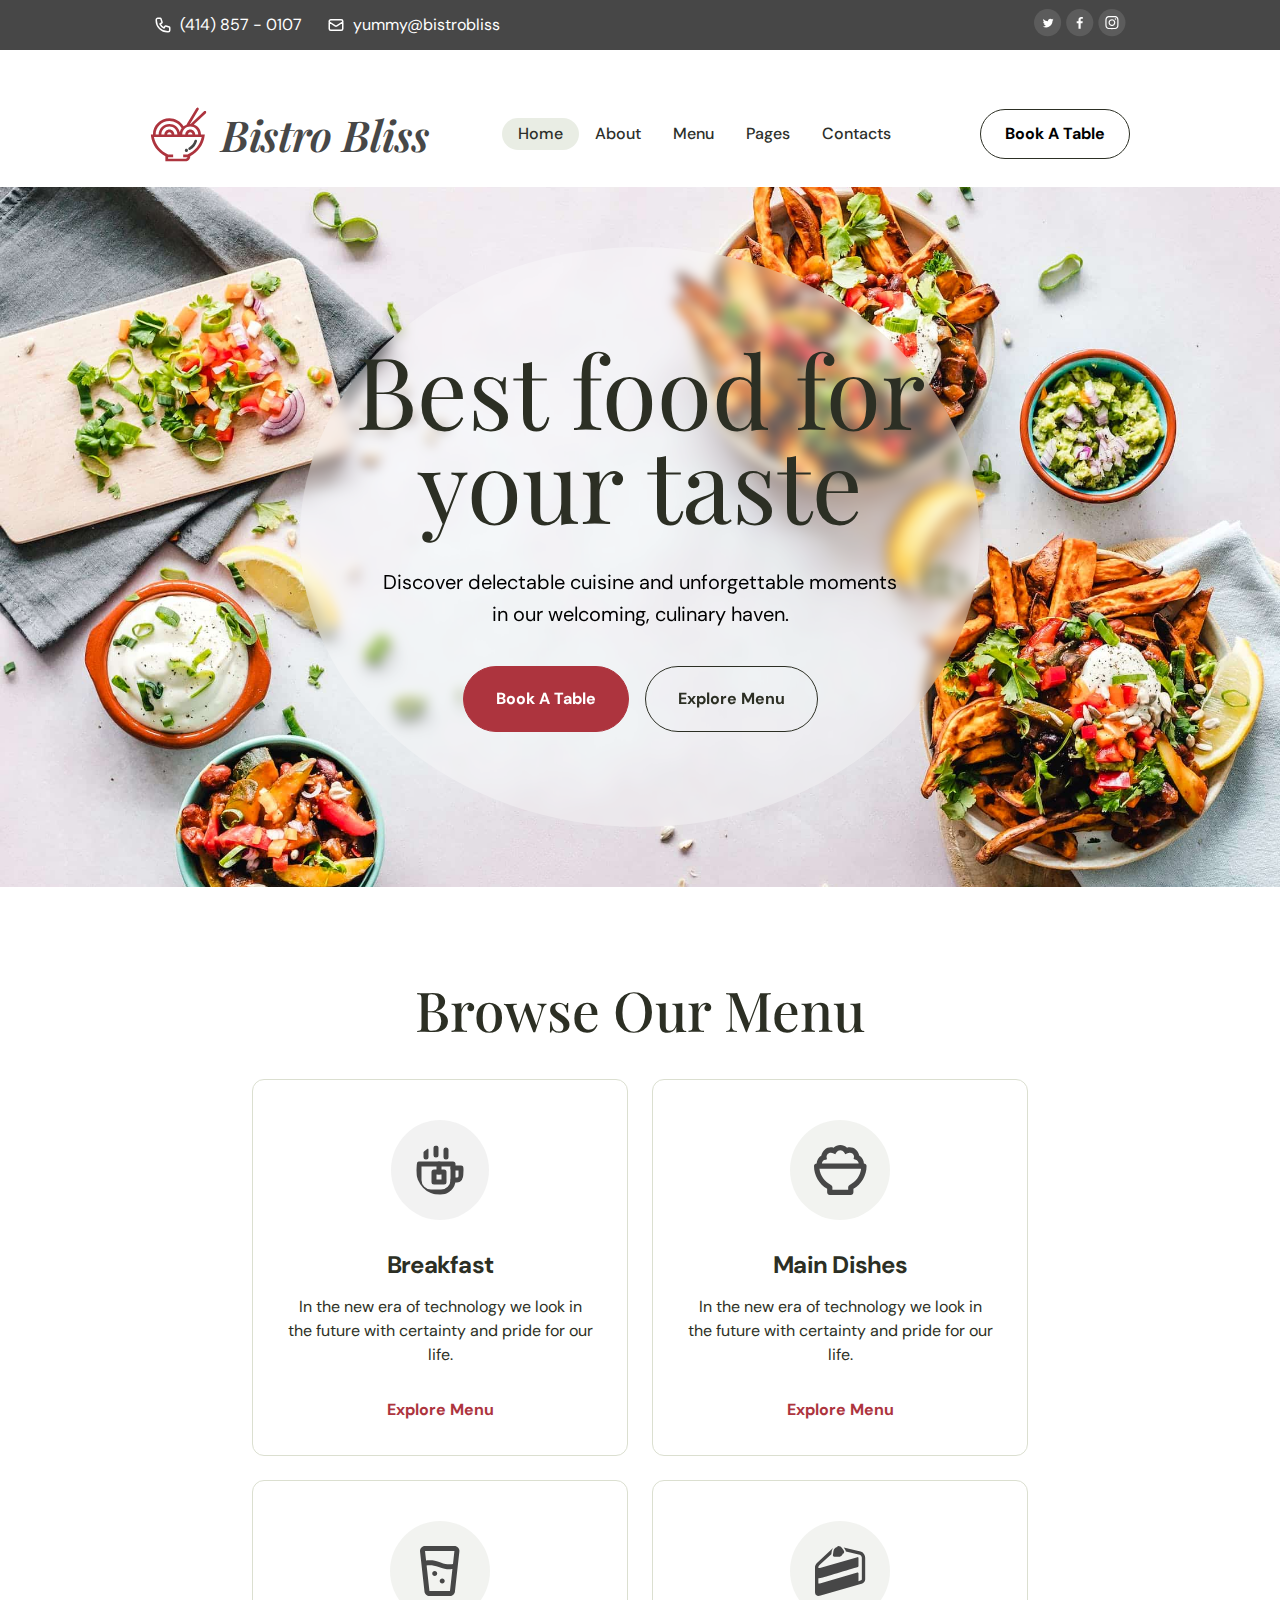
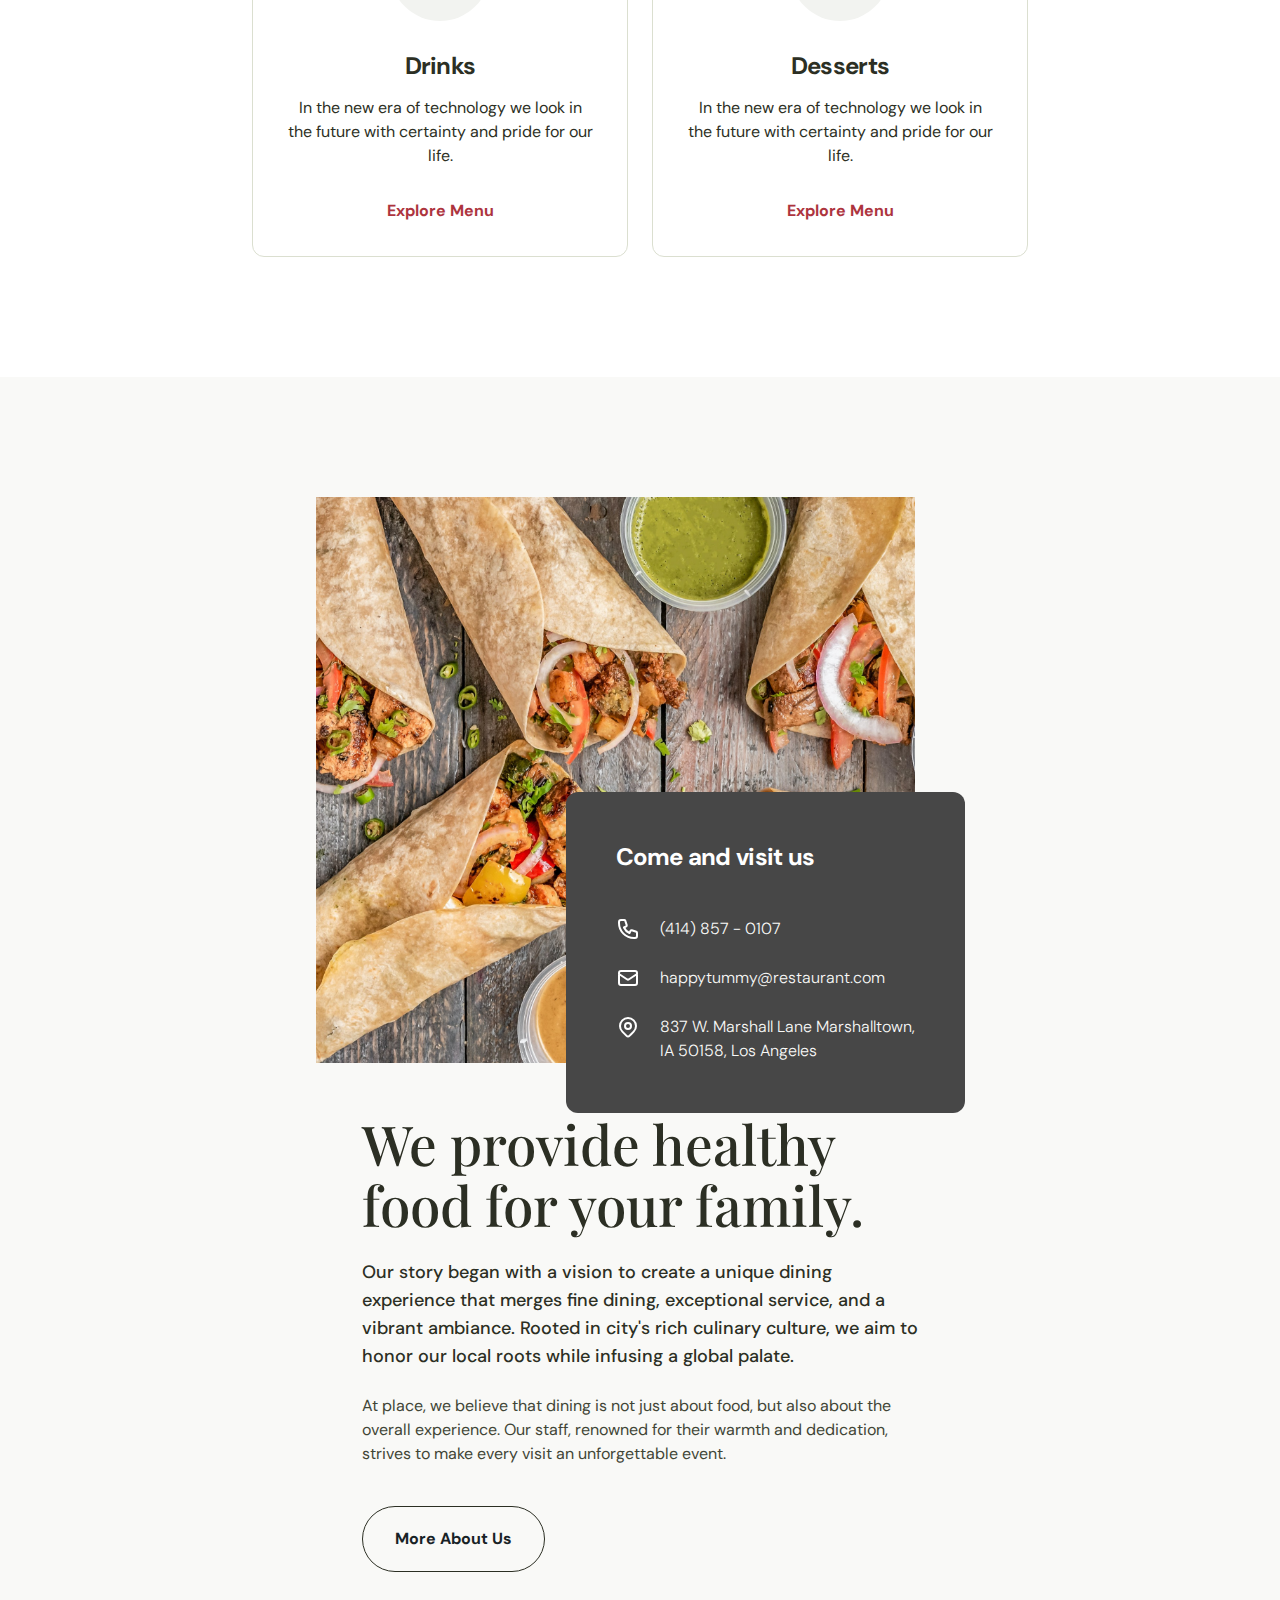
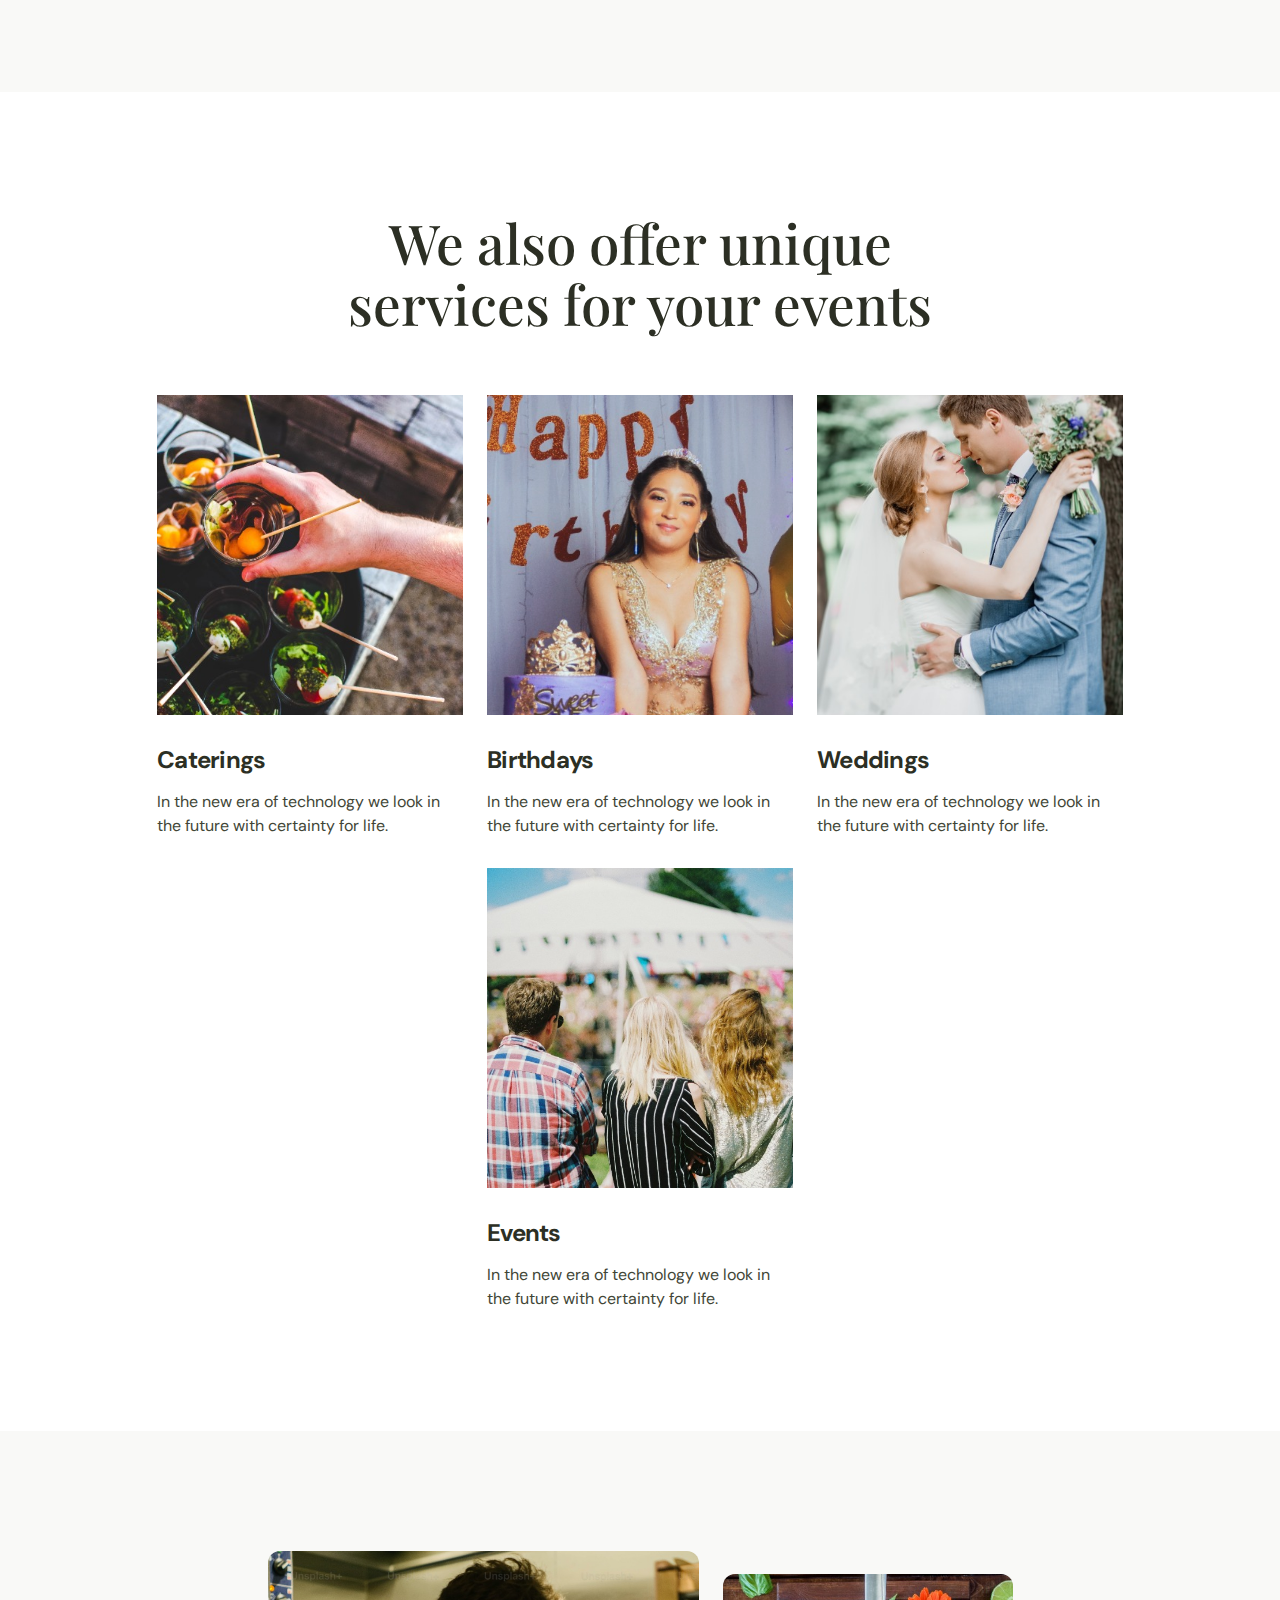
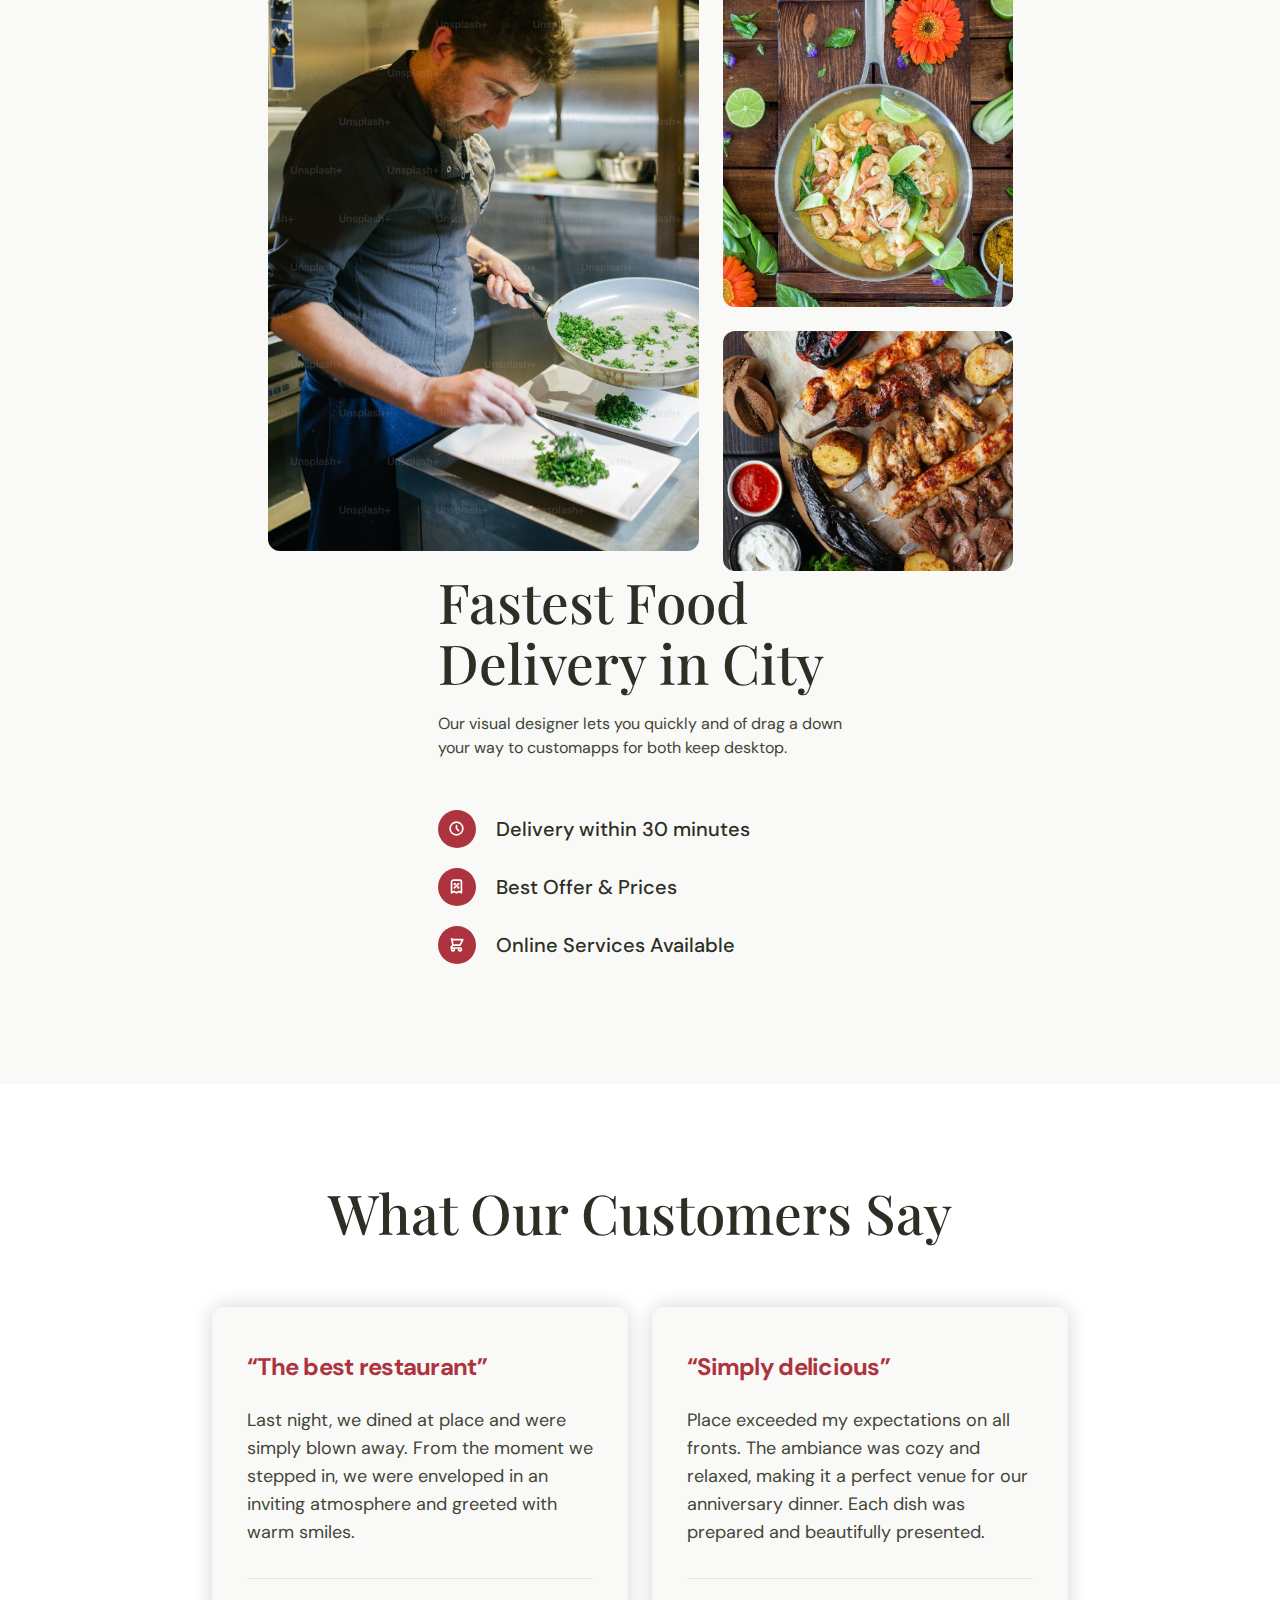
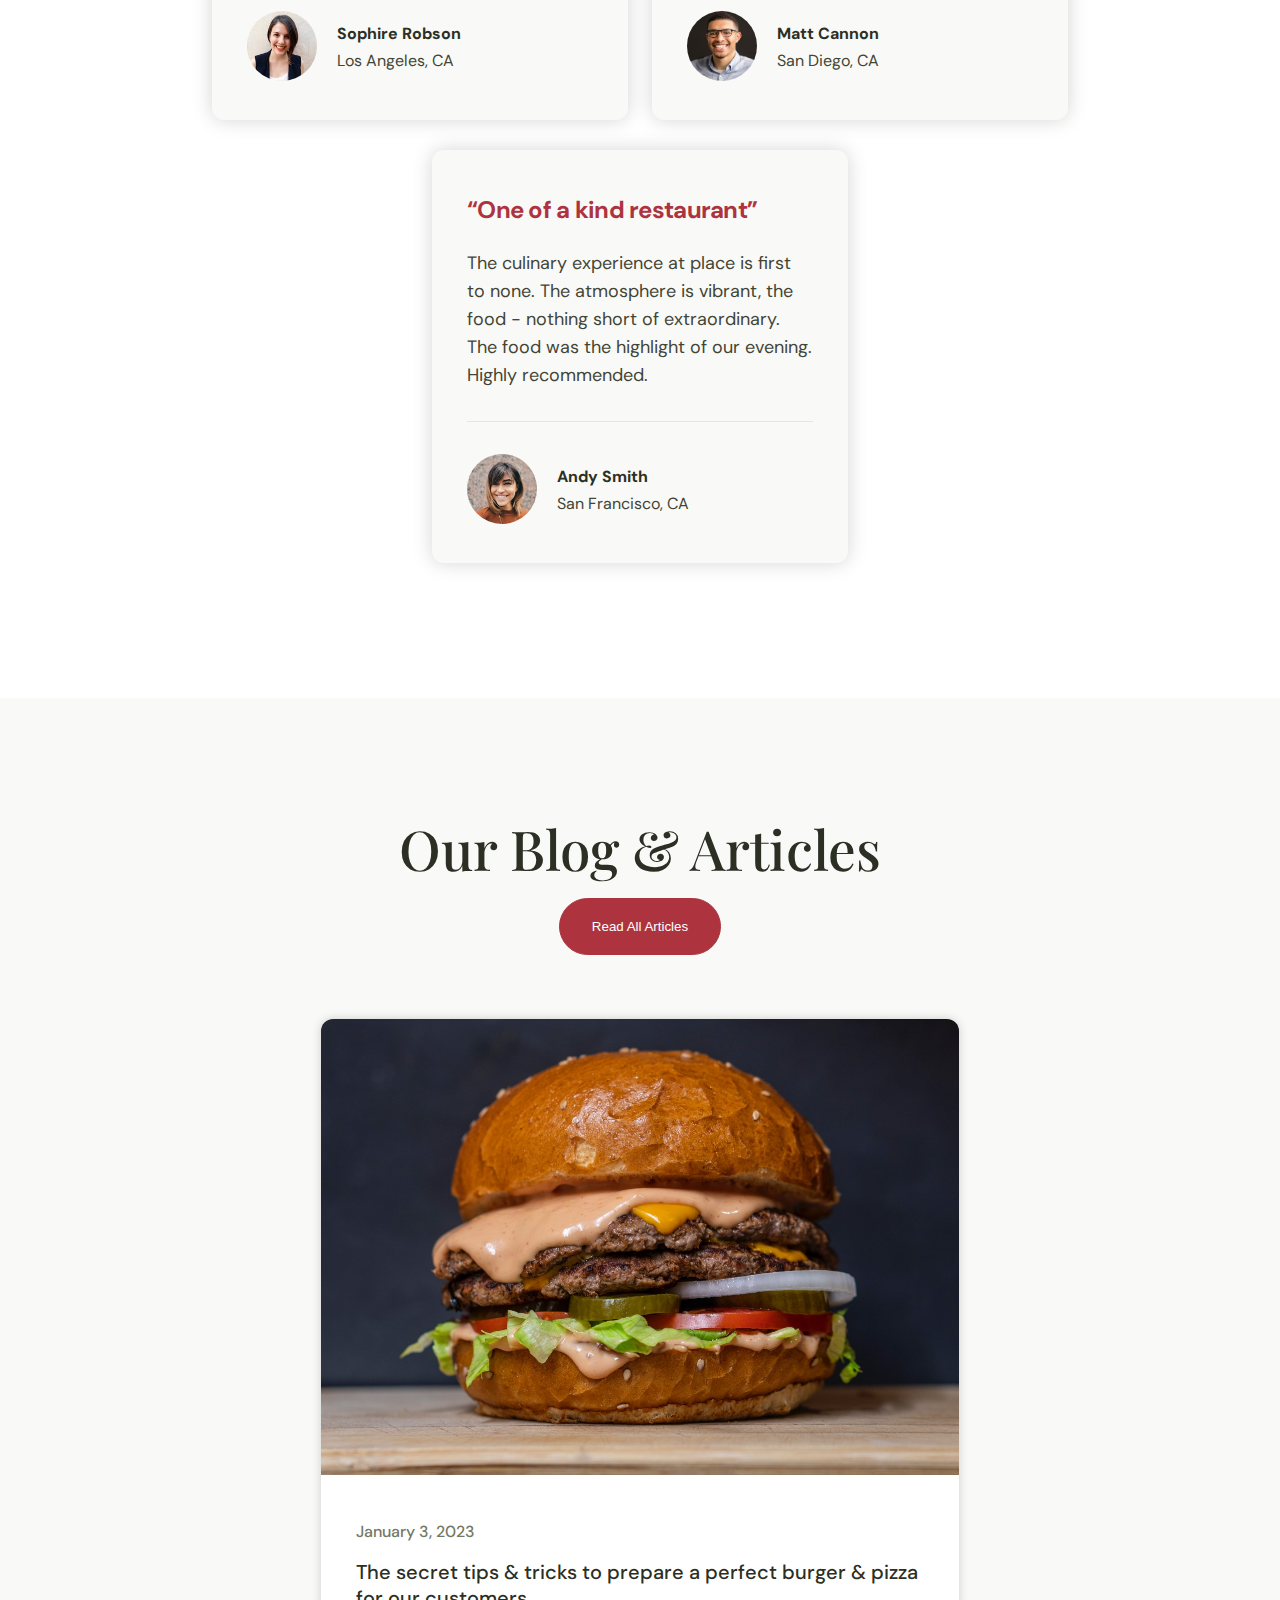
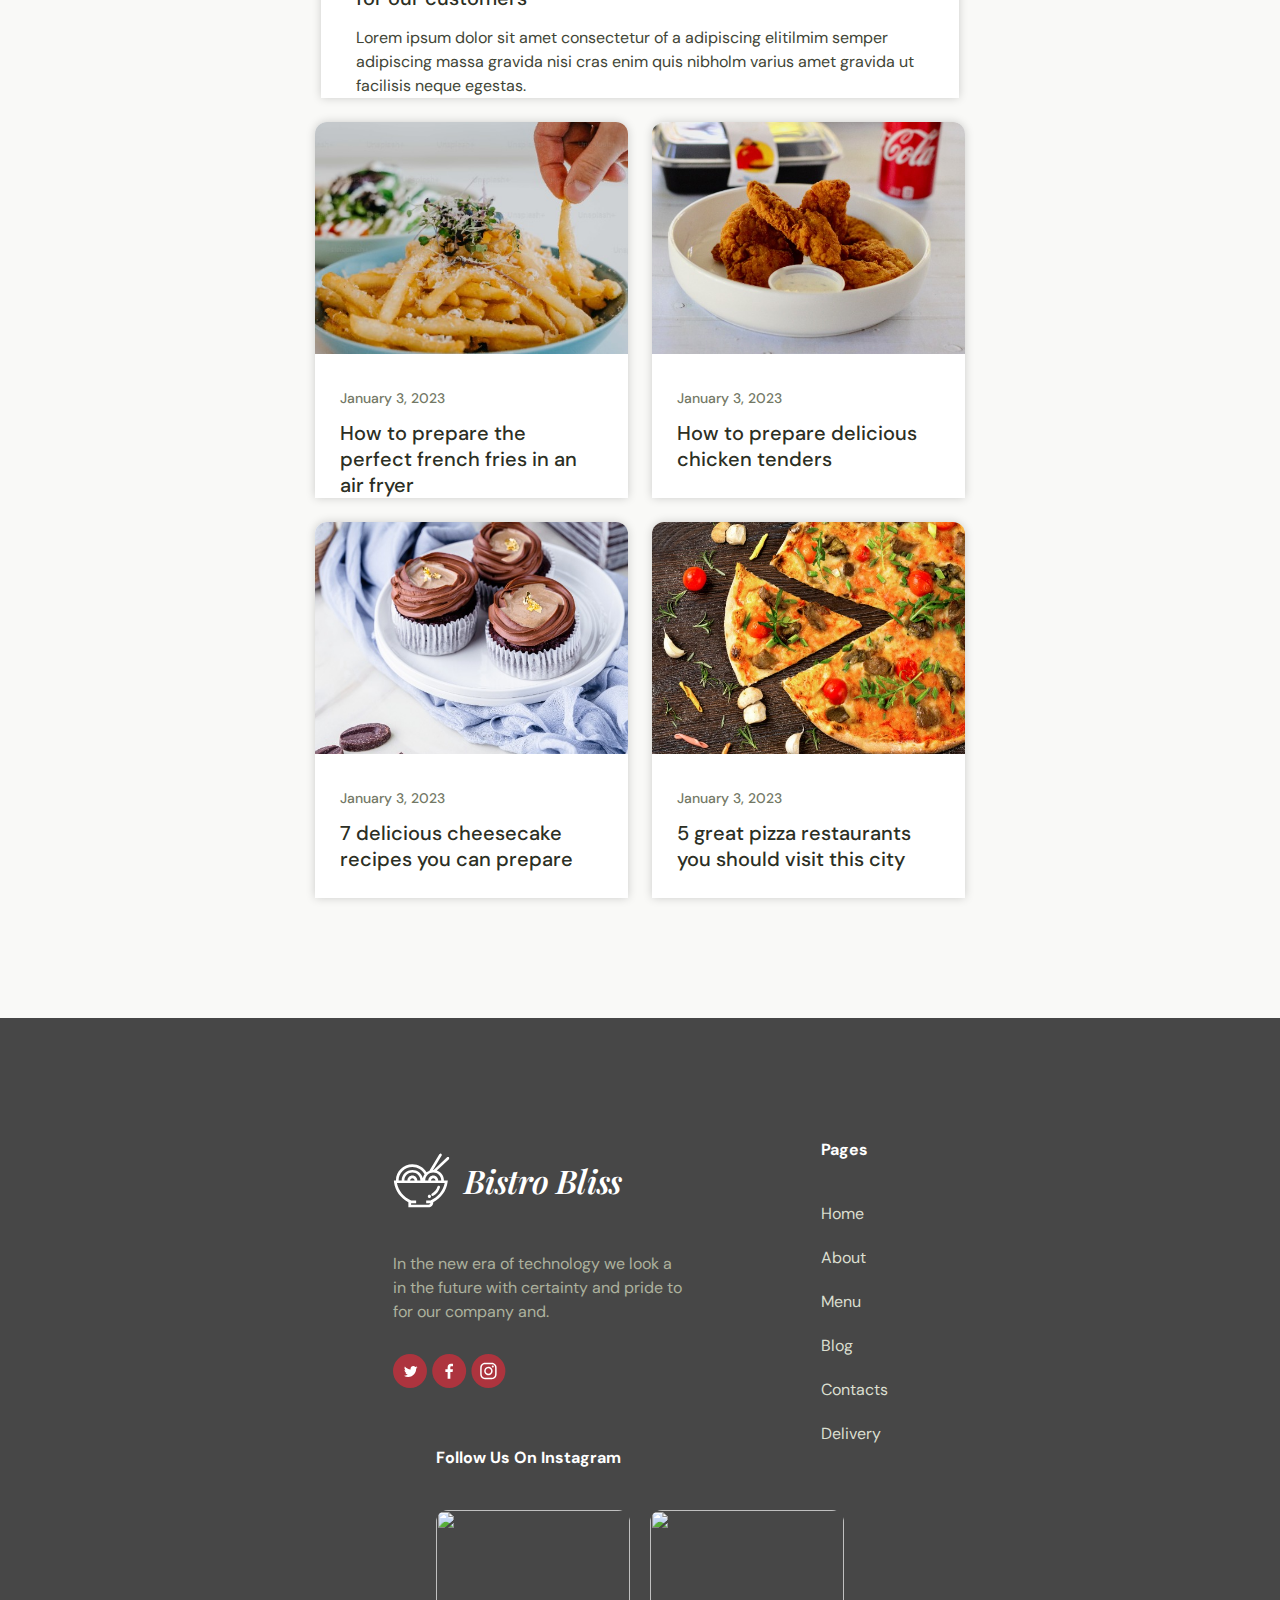
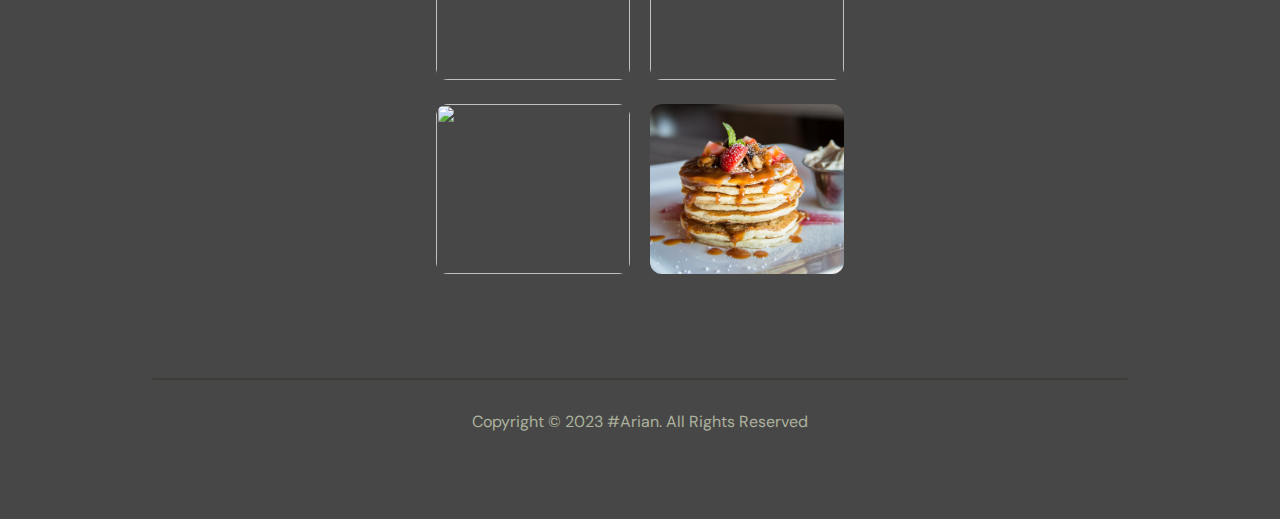
==== commit 33106d6d: "Add files via upload" ====
--- a/index.html
+++ b/index.html
@@ -4,6 +4,7 @@
   <meta charset="UTF-8">
   <meta name="viewport" content="width=device-width, initial-scale=1.0">
   <title>Bistro Bliss</title>
+  <link rel="icon" href="favicon.png" type="image/x-icon">
   <link rel="preconnect" href="https://fonts.googleapis.com">
   <link rel="preconnect" href="https://fonts.gstatic.com" crossorigin>
   <link href="https://fonts.googleapis.com/css2?family=DM+Sans:ital,opsz,wght@0,9..40,100;0,9..40,200;0,9..40,300;0,9..40,400;0,9..40,500;0,9..40,600;0,9..40,700;0,9..40,800;0,9..40,900;0,9..40,1000;1,9..40,100;1,9..40,200;1,9..40,300;1,9..40,400;1,9..40,500;1,9..40,600;1,9..40,700;1,9..40,800;1,9..40,900;1,9..40,1000&family=Playfair+Display:ital,wght@0,400;0,500;0,600;0,700;0,800;0,900;1,400;1,500;1,600;1,700;1,800;1,900&display=swap" rel="stylesheet">
@@ -11,12 +12,12 @@
   <link rel="stylesheet" href="styles/general.css">
   <link rel="stylesheet" href="styles/header.css">
   <link rel="stylesheet" href="styles/footer.css">
-  <link rel="stylesheet" href="styles/homepage.css">
-  <link rel="stylesheet" href="styles/provide.css">
-  <link rel="stylesheet" href="styles/services.css">
-  <link rel="stylesheet" href="styles/delivery.css">
-  <link rel="stylesheet" href="styles/testimonial.css">
-  <link rel="stylesheet" href="styles/blog.css">
+  <link rel="stylesheet" href="styles/homepage/homepage.css">
+  <link rel="stylesheet" href="styles/homepage/provide.css">
+  <link rel="stylesheet" href="styles/homepage/services.css">
+  <link rel="stylesheet" href="styles/homepage/delivery.css">
+  <link rel="stylesheet" href="styles/homepage/testimonial.css">
+  <link rel="stylesheet" href="styles/homepage/blog.css">
 </head>
 <body>
   <header>
@@ -82,13 +83,13 @@
           <li><a href="pages.html">Pages</a></li>
           <li><a href="contatcs.html">Contacts</a></li>
         </nav>
-        <a href=""><button class="navbar-button">Book A Table</button></a>
+        <a href="bookatable.html"><button class="navbar-button">Book A Table</button></a>
         <div class="toggle-btn">
           <i class="fa-solid fa-bars"></i>
         </div>
         <div class="drop-down-header">
           <li class="active-drop-down"><a href="index.html">Home</a></li>
-          <li><a href="about.htm">About</a></li>
+          <li><a href="about.html">About</a></li>
           <li><a href="menu.html">Menu</a></li>
           <li><a href="pages.html">Pages</a></li>
           <li><a href="contatcs.html">Contacts</a></li>
@@ -438,7 +439,7 @@
           <h4>Pages</h4>
           <ul>
             <li><a href="index.html">Home</a></li>
-            <li><a href="about.htm">About</a></li>
+            <li><a href="about.html">About</a></li>
             <li><a href="menu.html">Menu</a></li>
             <li><a href="pages.html">Blog</a></li>
             <li><a href="contatcs.html">Contacts</a></li>
--- a/styles/header.css
+++ b/styles/header.css
@@ -73,6 +73,7 @@
 
 .logo a {
   text-decoration: none;
+  color: #474747;
 }
 
 .logo a h1 {
@@ -265,7 +266,6 @@
   text-decoration: none;
 }
 
-
 .bot-header .drop-down-header a button {
   padding: 12px 24px;
   border-radius: 118px;
@@ -276,6 +276,7 @@
   font-weight: 700;
   line-height: 24px;
   background-color: transparent;
+  color: #474747;
   border: 1.5px solid #212121;
 }
 
--- a/styles/homepage/homepage.css
+++ b/styles/homepage/homepage.css
@@ -0,0 +1,247 @@
+.title-page {
+  background-image: url(./background.jpg);
+  background-size: cover;
+  background-repeat: no-repeat;
+  background-attachment: local;
+  background-position: center;
+  width: 100%;
+  height: 700px;
+  display: flex;
+  justify-content: center;
+  align-items: center;
+}
+
+.title-page .circle {
+  width: 680px;
+  height: 580px;
+  background-color: #ffffff52;
+  backdrop-filter: blur(6px);
+  border-radius: 100%;
+  display: flex;
+  flex-direction: column;
+  align-items: center;
+  justify-content: center;
+  row-gap: 36px;
+}
+
+.title-page .circle h2{
+  text-align: center;
+  font-family: Playfair Display;
+  font-size: 100px;
+  font-style: normal;
+  font-weight: 400;
+  line-height: 94px;
+  margin: 0; 
+  color: #2C2F24;
+}
+
+.title-page .circle p {
+  text-align: center;
+  font-family: DM Sans;
+  font-size: 20px;
+  font-style: normal;
+  font-weight: 400;
+  line-height: 32px;
+  margin: 0;
+}
+
+.title-page .circle div {
+  display: flex;
+  column-gap: 16px;
+}
+
+.title-page .circle div button {
+  padding: 20px 32px;
+  font-family: DM Sans;
+  font-size: 16px;
+  font-style: normal;
+  font-weight: 700;
+  line-height: 24px;
+  border-radius: 118px;
+  border: none;
+  color: #2C2F24;
+}
+
+.title-page .circle div a:nth-child(1) button {
+  background: #AD343E;
+  color: #fff;
+  border: 1.5px solid #AD343E;
+}
+
+.title-page .circle div a:nth-child(2)  button{
+  border: 1.5px solid #2C2F24;
+  background-color: transparent;
+  color: #2C2F24;
+}
+
+.title-page .circle div a:nth-child(1) button:hover {
+  background: transparent;
+  color: #AD343E;
+  border: 1.5px solid #AD343E;
+  cursor: pointer;
+}
+
+.title-page .circle div a:nth-child(2) button:hover {
+  background: #AD343E;
+  color: #fff;
+  border: 1.5px solid #AD343E;
+  cursor: pointer;
+}
+
+@media (max-width: 680px) {
+  .title-page .circle {
+    width: 550px;
+    height: 480px;
+  }
+
+  .title-page .circle h2 {
+    font-size: 70px;
+    line-height: 70px;
+  }
+
+  .title-page .circle p {
+    font-size: 18px;
+  }
+}
+
+@media (max-width: 520px) {
+  .title-page .circle {
+    width: 550px;
+    height: 480px;
+  }
+
+  .title-page .circle h2 {
+    font-size: 60px;
+    line-height: 60px;
+  }
+
+  .title-page .circle p {
+    font-size: 16px;
+  }
+  .title-page .circle div button {
+    padding: 16px 28px;
+  }
+}
+
+@media (max-width: 440px) {
+  .title-page .circle {
+    width: 450px;
+    height: 400px;
+  }
+
+  .title-page .circle h2 {
+    font-size: 50px;
+    line-height: 50px;
+  }
+
+  .title-page .circle p {
+    font-size: 14px;
+    line-height: 20px;
+  }
+  .title-page .circle div button {
+    padding: 10px 20px;
+  }
+}
+
+.browse-menu {
+  display: flex;
+  flex-direction: column;
+  align-items: center;
+  justify-content: center;
+  padding: 92px 152px 120px 152px;
+}
+
+.browse-menu h2 {
+  font-family: Playfair Display;
+  font-size: 55px;
+  font-style: normal;
+  font-weight: 500;
+  line-height: 60px;
+  color: #2C2F24;
+  flex-wrap: wrap;
+  margin: 0 0 40px 0;
+  text-align: center;
+}
+
+.browse-menu .browse-menu-options {
+  display: flex;
+  justify-content: center;
+  column-gap: 24px;
+  row-gap: 24px;
+  flex-wrap: wrap;
+}
+
+.browse-menu .browse-menu-options .browse-menu-options-box {
+  display: flex;
+  flex-direction: column;
+  align-items: center;
+  row-gap: 30px;
+  width: 306px;
+  border-radius: 12px;
+  border: 1.5px solid #DBDFD0;
+  background: #FFF;
+  padding: 40px 34px 32px 34px;
+}
+
+.browse-menu .browse-menu-options .browse-menu-options-box .svg-prob {
+  background-color: rgb(66, 66, 66, 0.07);
+  padding: 25px;
+  border-radius: 100%;
+}
+
+.browse-menu .browse-menu-options .browse-menu-options-box div {
+  display: flex;
+  flex-direction: column;
+  align-items: center;
+  row-gap: 15px;
+}
+
+.browse-menu .browse-menu-options .browse-menu-options-box div p:nth-child(1) {
+  margin: 0;
+  font-family: DM Sans;
+  font-size: 24px;
+  font-style: normal;
+  font-weight: 700;
+  line-height: 30px; 
+  letter-spacing: -0.72px;
+  color: #2C2F24;
+}
+
+.browse-menu .browse-menu-options .browse-menu-options-box div p:nth-child(2) {
+  text-align: center;
+  font-family: DM Sans;
+  font-size: 16px;
+  font-style: normal;
+  font-weight: 400;
+  line-height: 24px;
+  color: #2C2F24;
+  margin: 0;
+}
+
+.browse-menu .browse-menu-options .browse-menu-options-box button {
+  border: none;
+  background-color: transparent;
+  
+}
+
+.browse-menu .browse-menu-options .browse-menu-options-box button a {
+  text-decoration: none;
+  color: #AD343E;
+  font-family: DM Sans;
+  font-size: 16px;
+  font-style: normal;
+  font-weight: 700;
+  line-height: 24px; 
+}
+
+@media(max-width: 780px) {
+  .browse-menu h2 {
+    font-size: 45px;
+  }
+  .browse-menu {
+    padding: 92px 20px 120px 20px;
+  }
+}
+
+
+
--- a/styles/homepage/provide.css
+++ b/styles/homepage/provide.css
@@ -0,0 +1,167 @@
+.provide {
+  padding: 120px 152px;
+  display: flex;
+  justify-content: center;
+  align-items: center;
+  column-gap: 90px;
+  flex-wrap: wrap;
+  background-color:#F9F9F7;
+}
+
+.provide-container-left {
+  width: 649px;
+  height: 616px;
+}
+
+.provide-container-left img {
+  width: 599px;
+  height: 566px;
+  object-fit: cover;
+}
+
+.provide-container-left .provide-container-card {
+  width: fit-content;
+  padding: 50px;
+  border-radius: 12px;
+  background: #474747;
+  position: relative;
+  bottom: 275px;
+  left: 250px;
+  display: flex;
+  flex-direction: column;
+  align-items: start;
+  row-gap: 45px;
+}
+
+.provide-container-card p {
+  margin: 0;
+  color: #fff;
+  font-family: DM Sans;
+  font-size: 24px;
+  font-style: normal;
+  font-weight: 700;
+  line-height: 30px; 
+  letter-spacing: -0.72px;
+}
+
+.provide-container-card div {
+  display: flex;
+  flex-direction: column;
+  row-gap: 25px;
+}
+
+.provide-container-card div li {
+  list-style: none;
+  display: flex;
+  column-gap: 20px;
+}
+
+.provide-container-card div li a,
+.provide-container-card div li address {
+  text-decoration: none;
+  font-family: DM Sans;
+  font-size: 16px;
+  font-style: normal;
+  font-weight: 300;
+  line-height: 24px;
+  color: #f9f9f7;
+}
+
+
+.provide-container-right {
+  display: flex;
+  flex-direction: column;
+  row-gap: 40px;
+}
+
+.provide-container-right div {
+  display: flex;
+  flex-direction: column;
+  row-gap: 24px;
+}
+
+.provide-container-right div h2 {
+  font-family: Playfair Display;
+  font-size: 55px;
+  font-style: normal;
+  font-weight: 500;
+  line-height: 60.5px;
+  color: #2c2f24;
+  margin: 0;
+}
+
+.provide-container-right div p {
+  margin: 0;
+  font-family: DM Sans;
+  font-size: 18px;
+  font-style: normal;
+  font-weight: 500;
+  line-height: 28px;
+  color: #2c2f24;
+}
+
+.provide-container-right div span {
+  margin: 0;
+  font-family: DM Sans;
+  font-size: 16px;
+  font-style: normal;
+  font-weight: 400;
+  line-height: 24px;
+  color: #414536;
+}
+
+.provide-container-right button {
+  padding: 20px 32px;
+  font-family: DM Sans;
+  font-size: 16px;
+  font-style: normal;
+  font-weight: 700;
+  line-height: 24px; 
+  color: #182226;
+  border-radius: 118px;
+  border: 1.5px solid #2C2F24;
+  background-color: transparent;
+  cursor: pointer;
+}
+
+.provide-container-right button:hover {
+  color: #fff;
+  background-color: #AD343E;
+  border: 1.5px solid #AD343E;
+}
+
+@media(max-width: 880px) {
+  .provide {
+    padding: 120px 20px;
+  }
+}
+
+@media(max-width: 700px) {
+  .provide .provide-container-left .provide-container-card {
+    left: 0px;
+    background: #47474750;
+    backdrop-filter: blur(20px);
+  }
+
+  .provide .provide-container-left img {
+    width: 389px;
+    height: 406px;
+    object-fit: cover;
+  }
+
+  .provide-container-right div h2 {
+    font-size: 40px;
+    line-height: 40px;
+  }
+  .provide-container-right div p {
+    font-size: 18px;
+    line-height: 22px;
+  }
+  .provide-container-right div span {
+    line-height: 18px;
+  }
+
+  .provide-container-right button {
+    padding: 16px 28px;
+  }
+}--- a/styles/homepage/services.css
+++ b/styles/homepage/services.css
@@ -0,0 +1,88 @@
+.services {
+  padding: 120px 152px;
+  display: flex;
+  flex-direction: column;
+  row-gap: 62px;
+  
+}
+
+.services h2 {
+  margin: 0;
+  color: #2C2F24;
+  font-family: Playfair Display;
+  font-size: 55px;
+  font-style: normal;
+  font-weight: 500;
+  line-height: 60.5px;
+  text-align: center;
+}
+
+.services-container {
+  display: flex;
+  column-gap: 24px;
+  row-gap: 30px;
+  justify-content: center;
+  flex-wrap: wrap;
+}
+
+.services-container-box {
+  width: 306px;
+  height: 443px;
+  display: flex;
+  flex-direction: column;
+  row-gap: 30px;
+}
+
+.services-container-box img {
+  width: 306px;
+  height: 320px;
+  object-fit: cover;
+}
+
+.services-container-box div {
+  display: flex;
+  flex-direction: column;
+  row-gap: 15px;
+}
+
+.services-container-box div h3 {
+  color: #2C2F24;
+  font-family: DM Sans;
+  font-size: 24px;
+  font-style: normal;
+  font-weight: 700;
+  line-height: 30px; 
+  letter-spacing: -0.72px;
+  margin: 0;
+}
+
+.services-container-box div p {
+  margin: 0;
+  color: #414536;
+  font-family: DM Sans;
+  font-size: 16px;
+  font-style: normal;
+  font-weight: 400;
+  line-height: 24px;
+}
+
+@media(max-width: 500px) {
+  .services {
+    padding: 80px 20px;
+  }
+  .services-container {
+    justify-content: center;
+  }
+  .services h2 {
+    font-size: 35px;
+    line-height: 40px;
+  }
+
+  .services-container {
+    overflow: scroll;
+    flex-wrap: nowrap;
+    overflow-y: hidden;
+    justify-content: start;
+    
+  }
+}--- a/styles/homepage/delivery.css
+++ b/styles/homepage/delivery.css
@@ -0,0 +1,132 @@
+.delivery {
+  padding: 120px 152px;
+  display: flex;
+  column-gap: 90px;
+  flex-wrap: wrap;
+  justify-content: center;
+  background-color:#F9F9F7;
+}
+
+.delivery-img {
+  display: flex;
+  column-gap: 24px;
+  height: 620px;
+  flex-wrap: wrap;
+}
+
+.delivery-img .img-1 {
+  width: 431px;
+  height: 600px;
+  border-radius: 12px;
+  object-fit: cover;
+  flex: 1;
+}
+
+.delivery-img .delivery-img-2 {
+  display: flex;
+  flex-direction: column;
+  row-gap: 24px;
+  justify-content: end;
+}
+
+.delivery-img .img-2 {
+  width: 290px;
+  height: 333px;
+  border-radius: 12px;
+  object-fit: cover;
+}
+
+.delivery-img .img-3 {
+  width: 290px;
+  height: 240px;
+  border-radius: 12px;
+  object-fit: cover;
+}
+
+.delivery-info {
+  display: flex;
+  justify-content: center;
+  flex-direction: column;
+  row-gap: 50px;
+}
+
+.delivery-info-title {
+  display: flex;
+  flex-direction: column;
+  row-gap: 20px;
+  
+}
+
+.delivery-info-title h2 {
+  font-family: Playfair Display;
+  font-size: 55px;
+  font-style: normal;
+  font-weight: 500;
+  line-height: 60.5px;
+  margin: 0;
+  color: #2C2F24;
+}
+
+.delivery-info-title h3 {
+  color: #414536;
+  font-family: DM Sans;
+  font-size: 16px;
+  font-style: normal;
+  font-weight: 400;
+  line-height: 24px; 
+  margin: 0;
+}
+
+.delivery-info-feauters {
+  display: flex;
+  flex-direction: column;
+  row-gap: 20px;
+  justify-content: center;
+}
+
+.delivery-info-feauters div {
+  display: flex;
+  column-gap: 20px;
+  align-items: center;
+}
+
+.delivery-info-feauters div p {
+  margin: 0;
+  color: #2C2F24;
+  font-family: DM Sans;
+  font-size: 20px;
+  font-style: normal;
+  font-weight: 500;
+  line-height: 26px; 
+}
+
+.delivery-info-feauters div svg {
+  background-color: #AD343E;
+  width: 18px;
+  height: 18px;
+  border-radius: 100%;
+  padding: 10px;
+  
+}
+
+@media(max-width: 1040px) {
+  .delivery-img {
+    display: none;
+  }
+}
+
+@media(max-width: 740px) {
+  .delivery {
+    padding: 60px 20px;
+  }
+}
+
+@media(max-width: 450px) {
+  .delivery-info-title h2 {
+    font-size: 45px;
+  }
+  .delivery-info-title h3 {
+    font-size: 14px;
+    line-height: 20px;
+  }
+}
--- a/styles/homepage/testimonial.css
+++ b/styles/homepage/testimonial.css
@@ -0,0 +1,139 @@
+.testimonial {
+	padding: 98px 152px 135px 152px;
+	display: flex;
+	flex-direction: column;
+	row-gap: 64px;
+}
+
+.testimonial-title h2 {
+	color: #2C2F24;
+	text-align: center;
+	font-family: Playfair Display;
+	font-size: 55px;
+	font-style: normal;
+	font-weight: 500;
+	line-height: 60.5px; 
+	margin: 0;
+}
+
+.testimonial-content {
+	display: flex;
+	column-gap: 24px;
+	row-gap: 30px;
+	justify-content: center;
+	flex-wrap: wrap;
+}
+
+.testimonial-content-card {
+	display: flex;
+	flex-direction: column;
+	row-gap: 32px;
+	border-radius: 12px;
+	background: #F9F9F7;
+	padding: 45px 35px 35px 35px;
+	box-shadow: 0 0 20px rgba(0, 0, 0, 0.17);
+}
+
+.testimonial-content-card hr {
+	margin: 0;
+	width: 346px;
+	height: 1px;
+	border: none;
+	opacity: 0.7;
+	background: #DBDFD0;
+}
+
+.testimonial-content-card-text {
+	display: flex;
+	flex-direction: column;
+	row-gap: 24px;
+	justify-content: start;
+}
+
+.testimonial-content-card-text p:nth-child(1) {
+	color: #AD343E;
+	font-family: DM Sans;
+	font-size: 24px;
+	font-style: normal;
+	font-weight: 700;
+	line-height: 30px; 
+	letter-spacing: -0.72px;
+	margin: 0;
+}
+
+.testimonial-content-card-text p:nth-child(2) {
+	color: #414536;
+	font-family: DM Sans;
+	font-size: 18px;
+	font-style: normal;
+	font-weight: 400;
+	line-height: 28px; 
+	width: 346px;
+	margin: 0;
+}
+
+.testimonial-content-card-user {
+	display: flex;
+	column-gap: 20px;
+	align-items: center;
+}
+
+
+
+.testimonial-content-card-user-photo img {
+	width: 70px;
+	height: 70px;
+	border-radius: 70px;
+}
+
+.testimonial-content-card-user-name {
+	display: flex;
+	flex-direction: column;
+	row-gap: 3px;
+}
+
+.testimonial-content-card-user-name p:nth-child(1) {
+	margin: 0;
+	color: #2C2F24;
+	font-family: DM Sans;
+	font-size: 16px;
+	font-style: normal;
+	font-weight: 700;
+	line-height: 24px; 
+}
+
+.testimonial-content-card-user-name p:nth-child(2) {
+	color: #414536;
+	font-family: DM Sans;
+	font-size: 16px;
+	font-style: normal;
+	font-weight: 400;
+	line-height: 24px;
+	margin: 0;
+}
+
+@media(max-width: 690px) {
+	.testimonial {
+		padding: 92px 20px 120px 20px
+	}
+	.testimonial-content {
+		column-gap: 20px;
+	}
+	.testimonial .testimonial-title h2 {
+		font-size: 50px;
+	}
+	.testimonial-content-card {
+		padding: 20px 10px 10px 10px;
+		
+	}
+}
+
+@media(max-width: 500px) {
+  .testimonial-content {
+    overflow: scroll;
+    flex-wrap: nowrap;
+    overflow-y: hidden;
+    justify-content: start;
+    
+  }
+}--- a/styles/homepage/blog.css
+++ b/styles/homepage/blog.css
@@ -0,0 +1,214 @@
+.blog {
+  padding: 120px 152px;
+  display: flex;
+  flex-direction: column;
+  
+  align-items: center;
+  row-gap: 64px;
+  background-color: #F9F9F7;
+}
+
+.blog-title {
+  display: flex;
+  justify-content: space-between;
+  width: 1296px;
+  align-items: center;
+  flex-wrap: wrap;
+}
+
+.blog-title h2 {
+  color: #2C2F24;
+  font-family: Playfair Display;
+  font-size: 55px;
+  font-style: normal;
+  font-weight: 500;
+  line-height: 60.5px;
+  text-align: center;
+  margin: 0;
+}
+
+.blog-title a {
+  text-decoration: none;
+}
+
+.blog-title a button {
+  padding: 20px 32px;
+  border-radius: 118px;
+  background: #AD343E;
+  color: #fff;
+  border: 1.5px solid #AD343E;
+  cursor: pointer;
+}
+
+.blog-title a:hover button {
+  background-color: #fff;
+  color: #AD343E;
+}
+
+.blog-content {
+  display: flex;
+  justify-content: center;
+  column-gap: 24px;
+  row-gap: 24px;
+  flex-wrap: wrap;
+}
+
+.blog-content-box-1 {
+  display: flex;
+  flex-direction: column;
+  row-gap: 45px;
+  background-color: #fff;
+  box-shadow: 0 0 10px rgba(0, 0, 0, 0.18);
+  border-radius: 12px 12px 0px 0px;
+}
+
+.blog-content-box-1-photo {
+  width: 636px;
+  height: 456px;
+}
+
+.blog-content-box-1-photo img {
+  width: 638px;
+  height: 456px;
+  object-fit: cover;
+  border-radius: 12px 12px 0px 0px;
+}
+
+.blog-content-box-1-text {
+  display: flex;
+  flex-direction: column;
+  row-gap: 15px;
+  width: 568px;
+  height: 178px;
+  padding: 0 35px 0 35px;
+}
+
+.blog-content-box-1-text p:nth-child(1) {
+  color: #737865;
+  font-family: DM Sans;
+  font-size: 16px;
+  font-style: normal;
+  font-weight: 500;
+  line-height: 24px;
+  margin: 0;
+}
+
+.blog-content-box-1-text p:nth-child(2) {
+  color: #2C2F24;
+  font-family: DM Sans;
+  font-size: 20px;
+  font-style: normal;
+  font-weight: 500;
+  line-height: 26px;
+  margin: 0;
+}
+
+.blog-content-box-1-text p:nth-child(3) {
+  color: #414536;
+  font-family: DM Sans;
+  font-size: 16px;
+  font-style: normal;
+  font-weight: 400;
+  line-height: 24px;
+  margin: 0;
+}
+
+.blog-content-box-2 {
+  display: grid;
+  grid-template-columns: 1fr 1fr;
+  gap: 24px;
+}
+
+.blog-content-card-2 {
+  display: flex;
+  flex-direction: column;
+  row-gap: 30px;
+  background-color: #fff;
+  box-shadow: 0 0 10px rgba(0, 0, 0, 0.18);
+  border-radius: 12px 12px 0px 0px;
+}
+
+.blog-content-card-2-photo img {
+  width: 313px;
+  height: 232px;
+  object-fit: cover;
+  border-radius: 12px 12px 0px 0px;
+}
+
+.blog-content-card-2-text {
+  display: flex;
+  flex-direction: column;
+  row-gap: 12px;
+  height: 110px;
+  width: 256px;
+  padding: 0 25px 0 25px;
+}
+
+.blog-content-card-2-text p:nth-child(1) {
+  color: #737865;
+  font-family: DM Sans;
+  font-size: 14px;
+  font-style: normal;
+  font-weight: 500;
+  line-height: 20px; 
+  margin: 0;
+}
+
+.blog-content-card-2-text p:nth-child(2) {
+  color: #2C2F24;
+  font-family: DM Sans;
+  font-size: 20px;
+  font-style: normal;
+  font-weight: 500;
+  line-height: 26px;
+  margin: 0 ;
+}
+
+@media(max-width: 1350px) {
+  .blog-title {
+    width: auto;
+    flex-direction: column;
+    row-gap: 20px;
+  }
+}
+
+@media(max-width: 810px) {
+  .blog-title h2 {
+    font-size: 50px;
+  }
+  .blog {
+    padding: 92px 20px 120px 20px;
+  }
+}
+
+@media(max-width: 700px) {
+  .blog-content-box-1 {
+    display: none;
+  }
+  
+  .blog-content-box-2 {
+    grid-template-columns: 1fr 1fr 1fr 1fr;
+    width: 500px;
+    overflow: scroll;
+    overflow-y: hidden;
+    direction: ltr;
+  }
+}
+
+@media(max-width: 550px) {
+  .blog-content-box-2 {
+    width: 450px;
+  }
+}
+
+@media(max-width: 500px) {
+  .blog-content-box-2 {
+    width: 400px;
+  }
+}
+
+@media(max-width: 450px) {
+  .blog-content-box-2 {
+    width: 300px;
+  }
+}
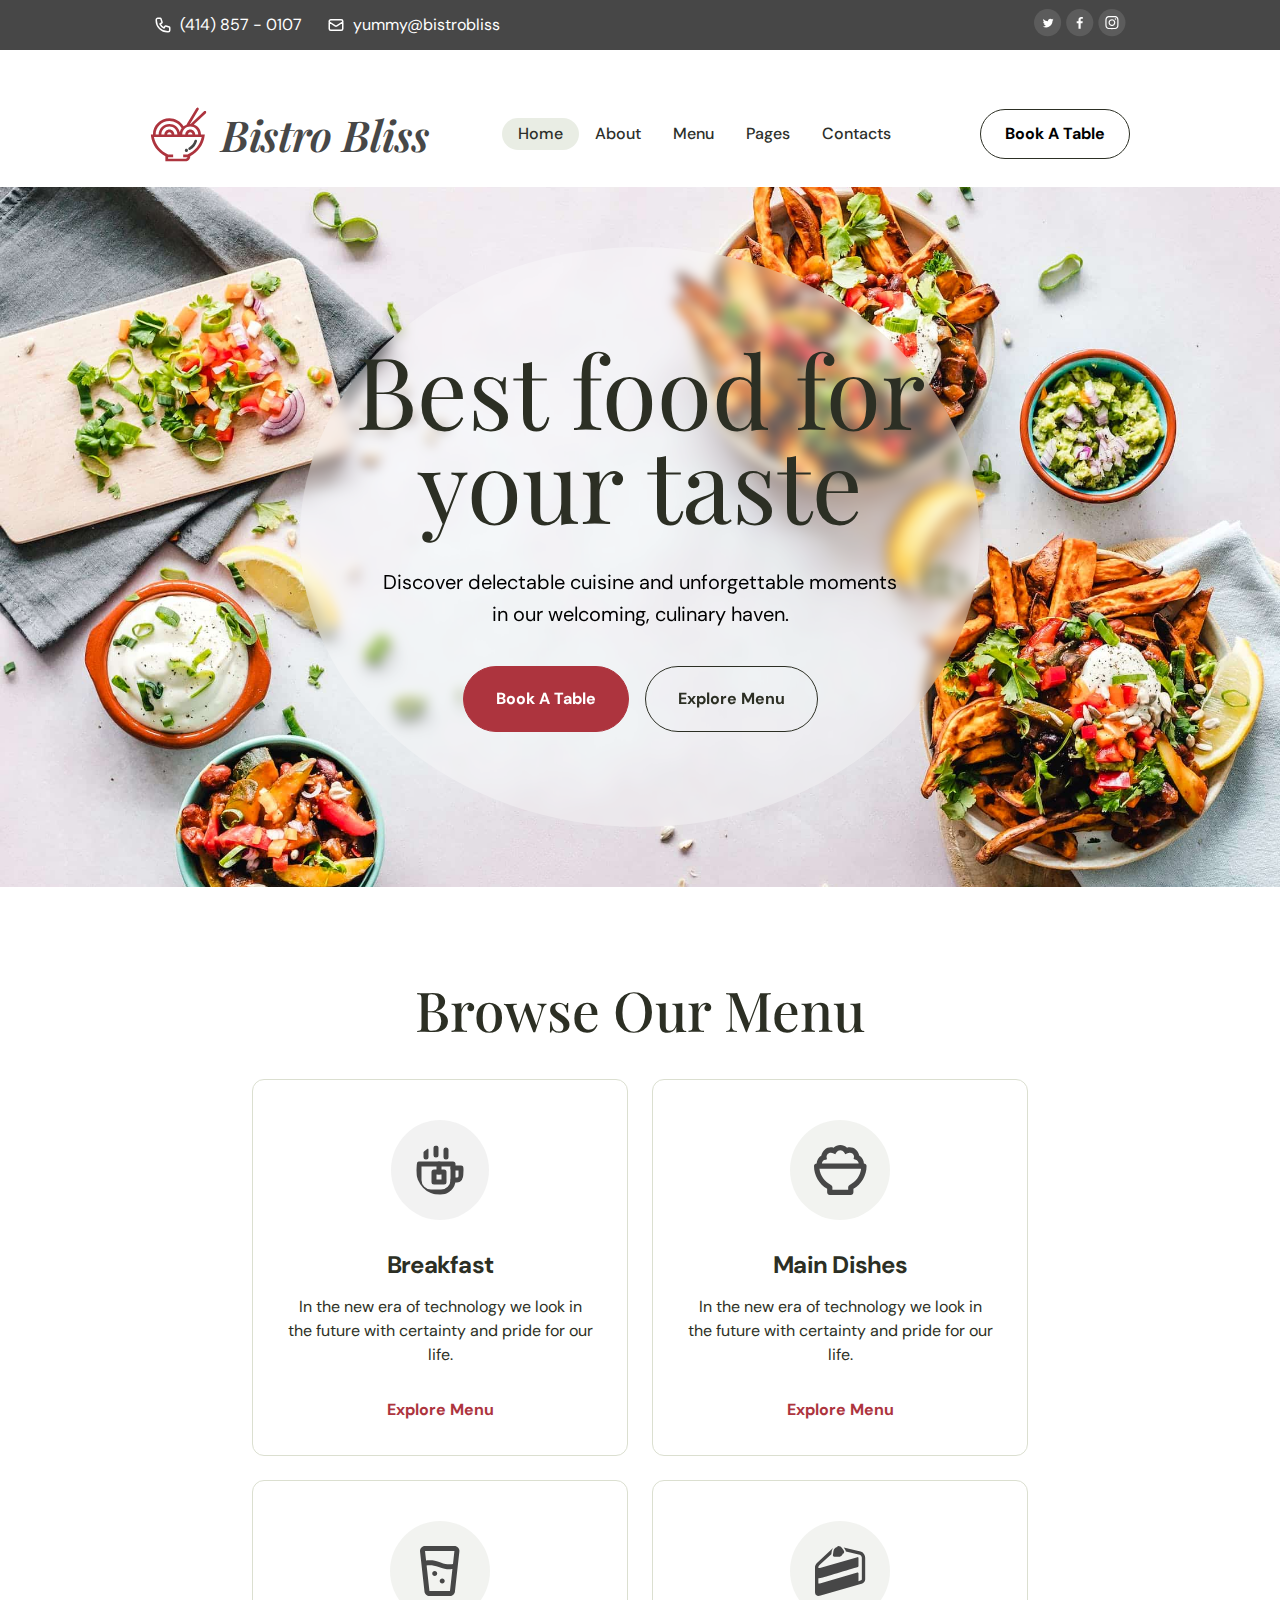
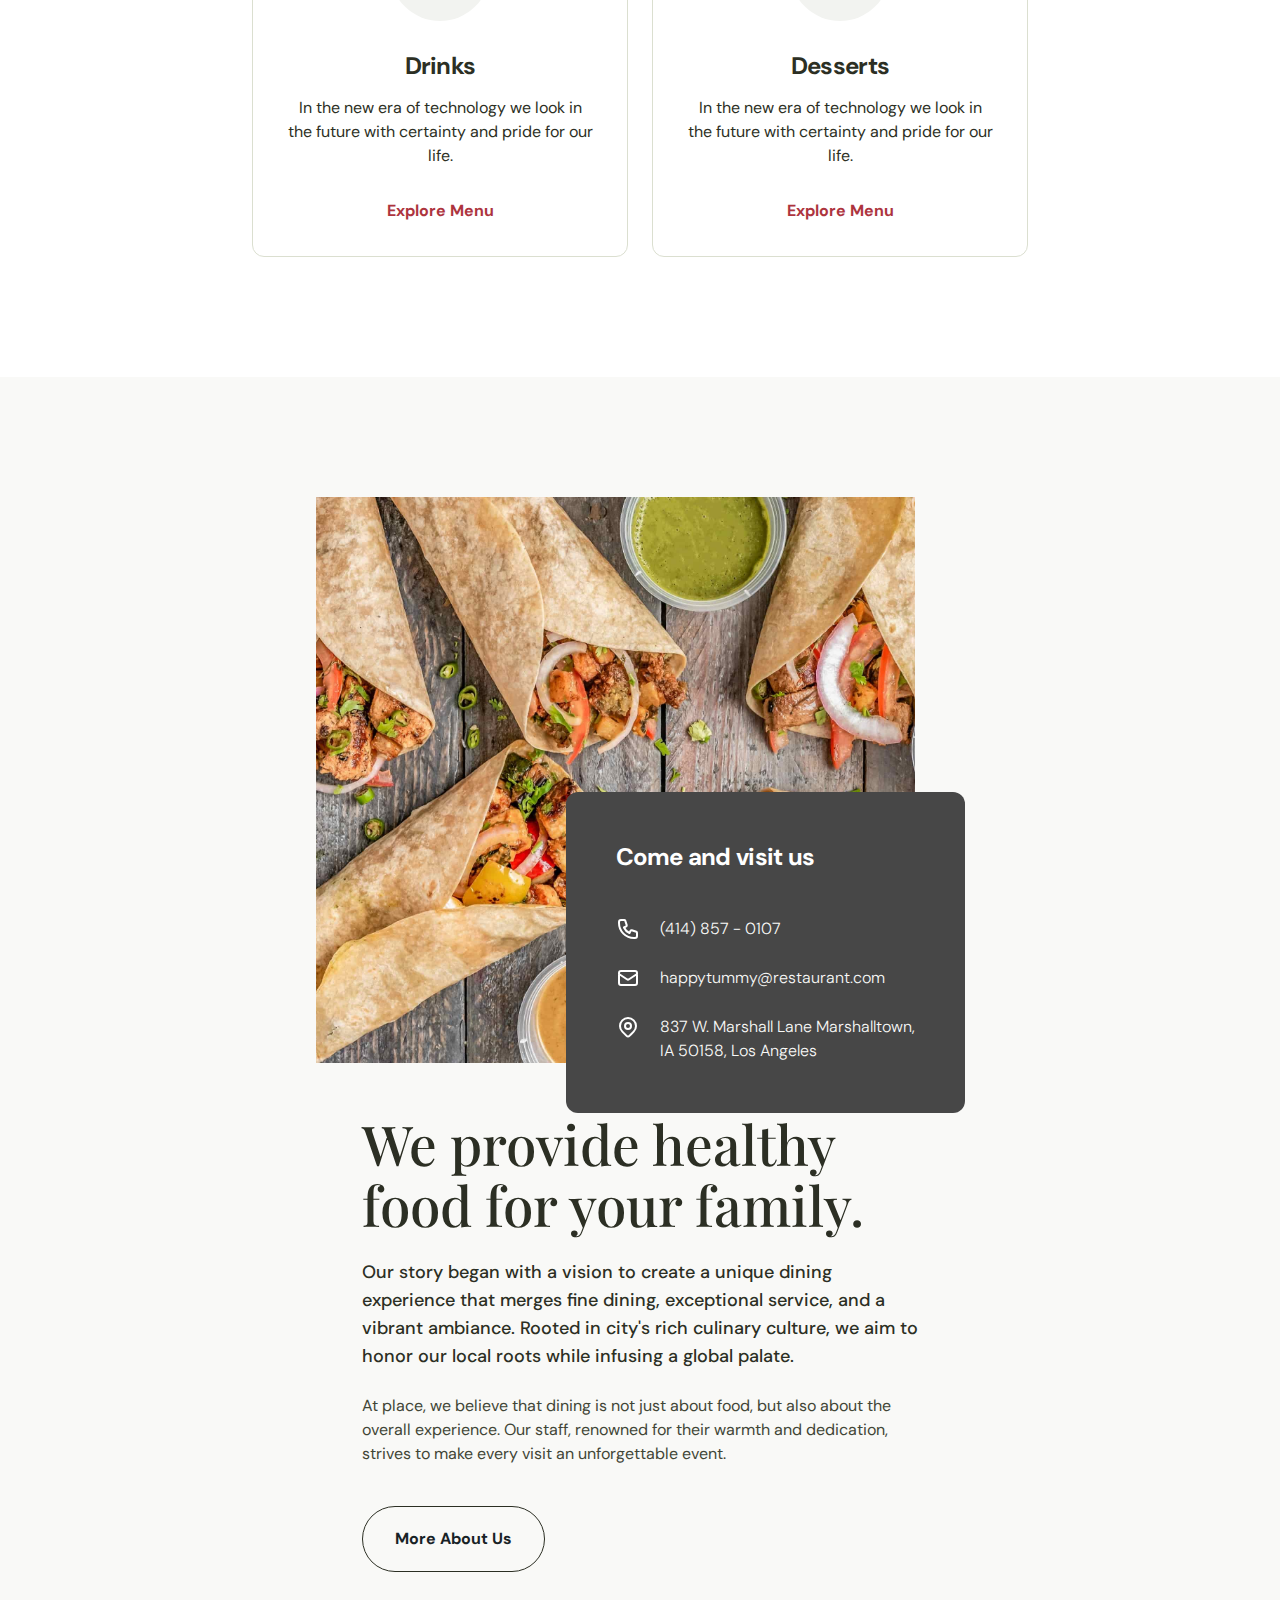
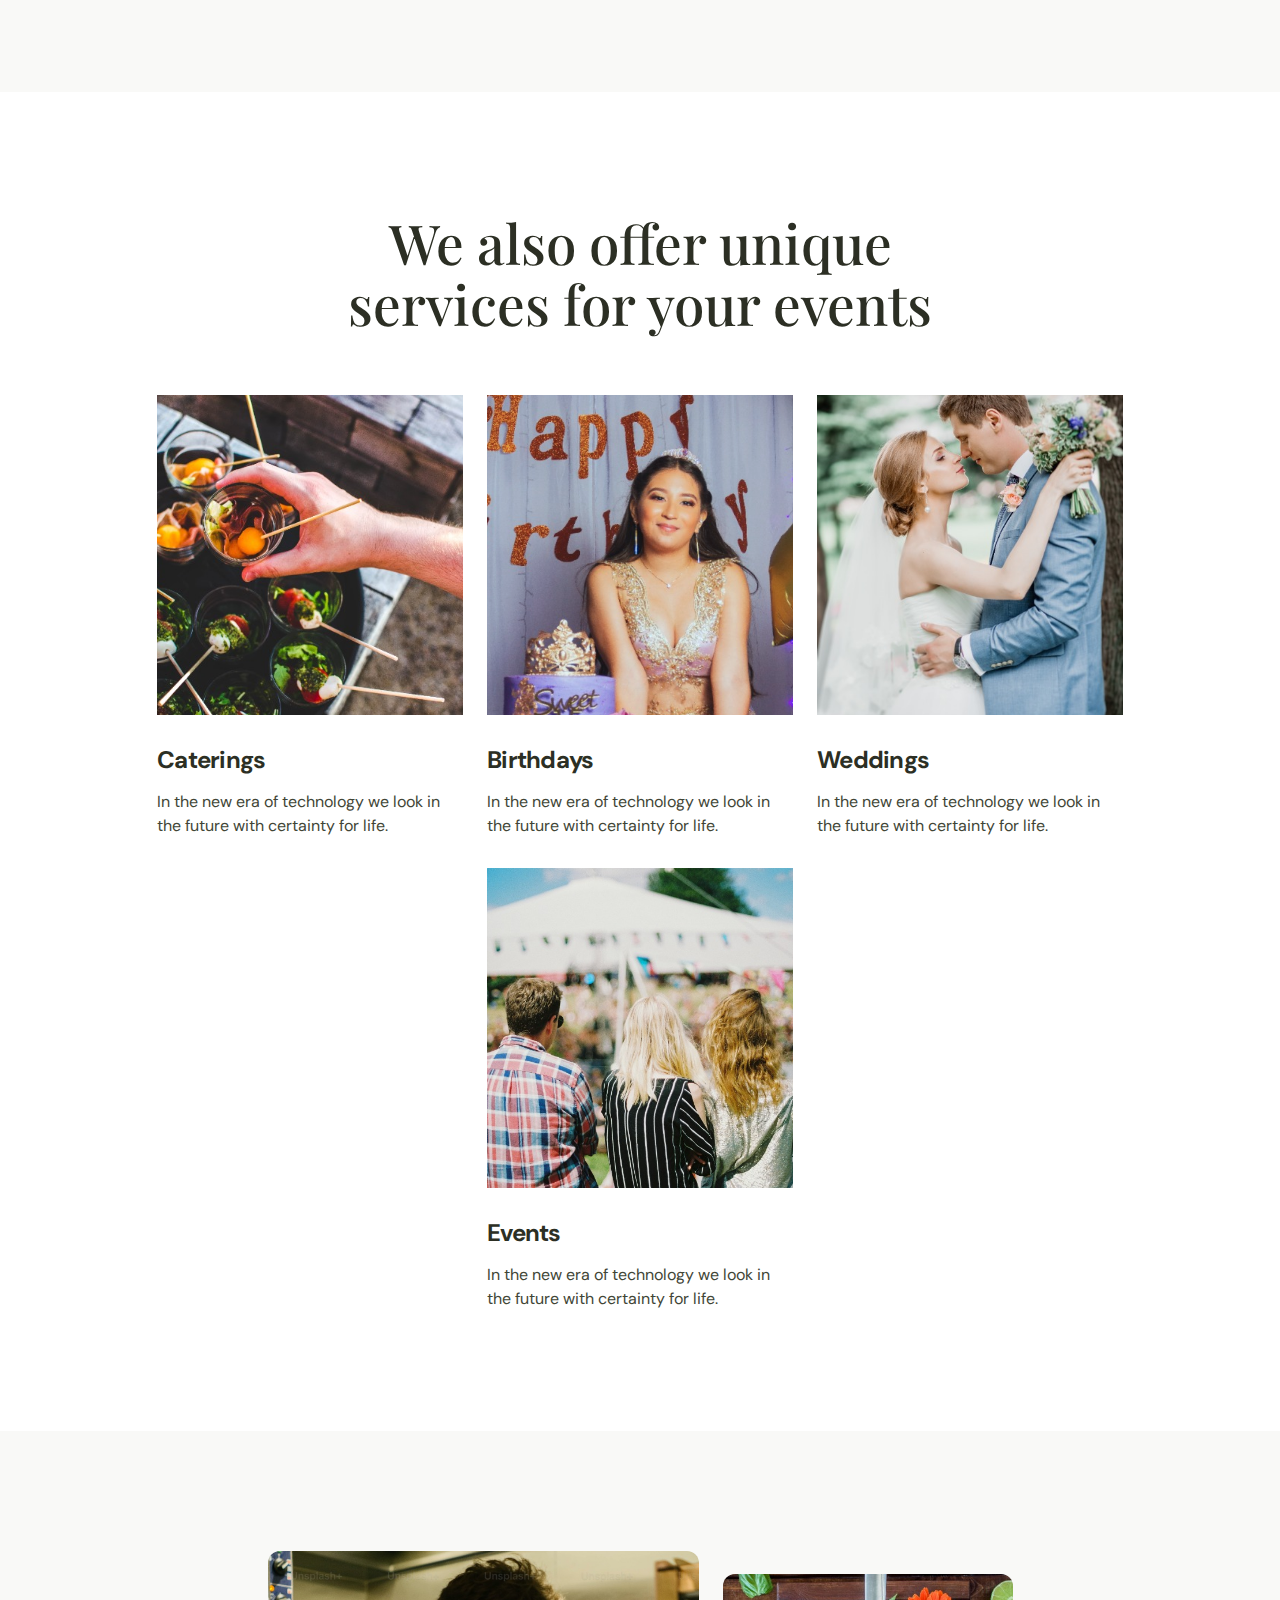
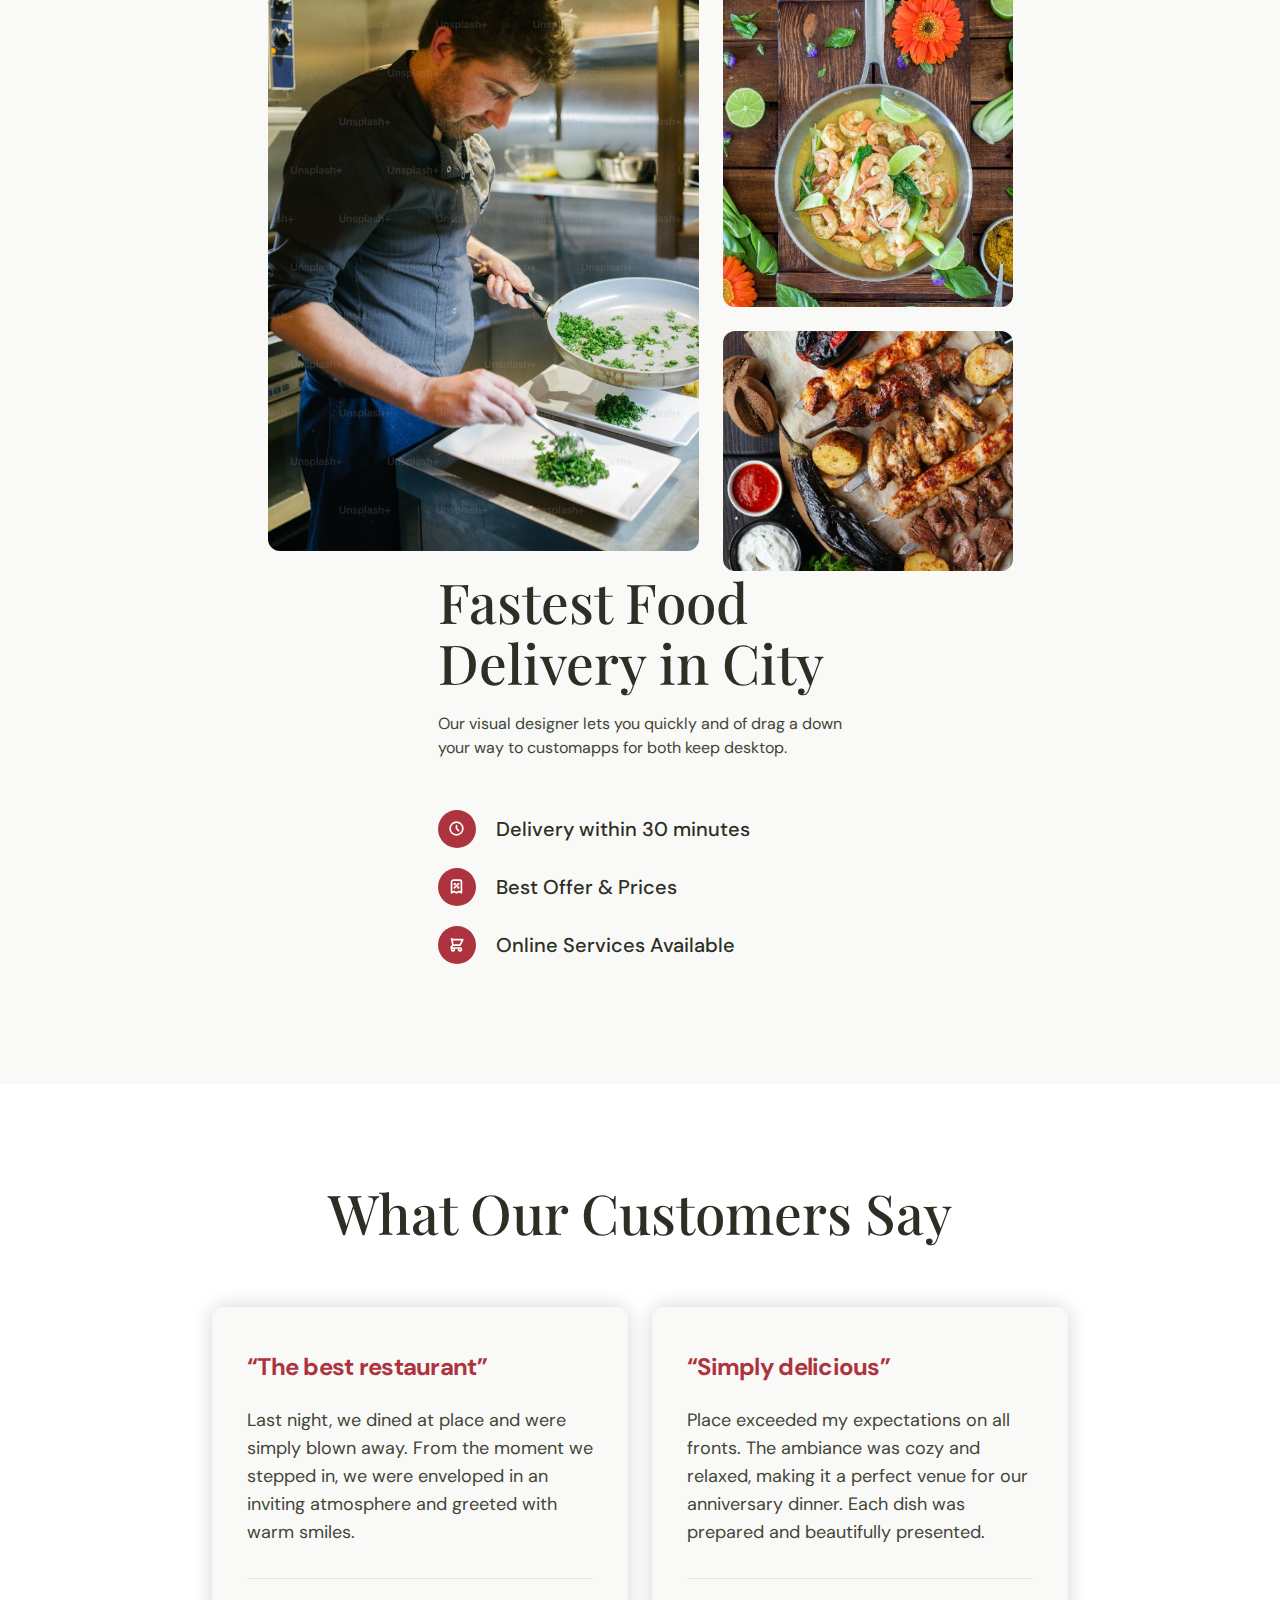
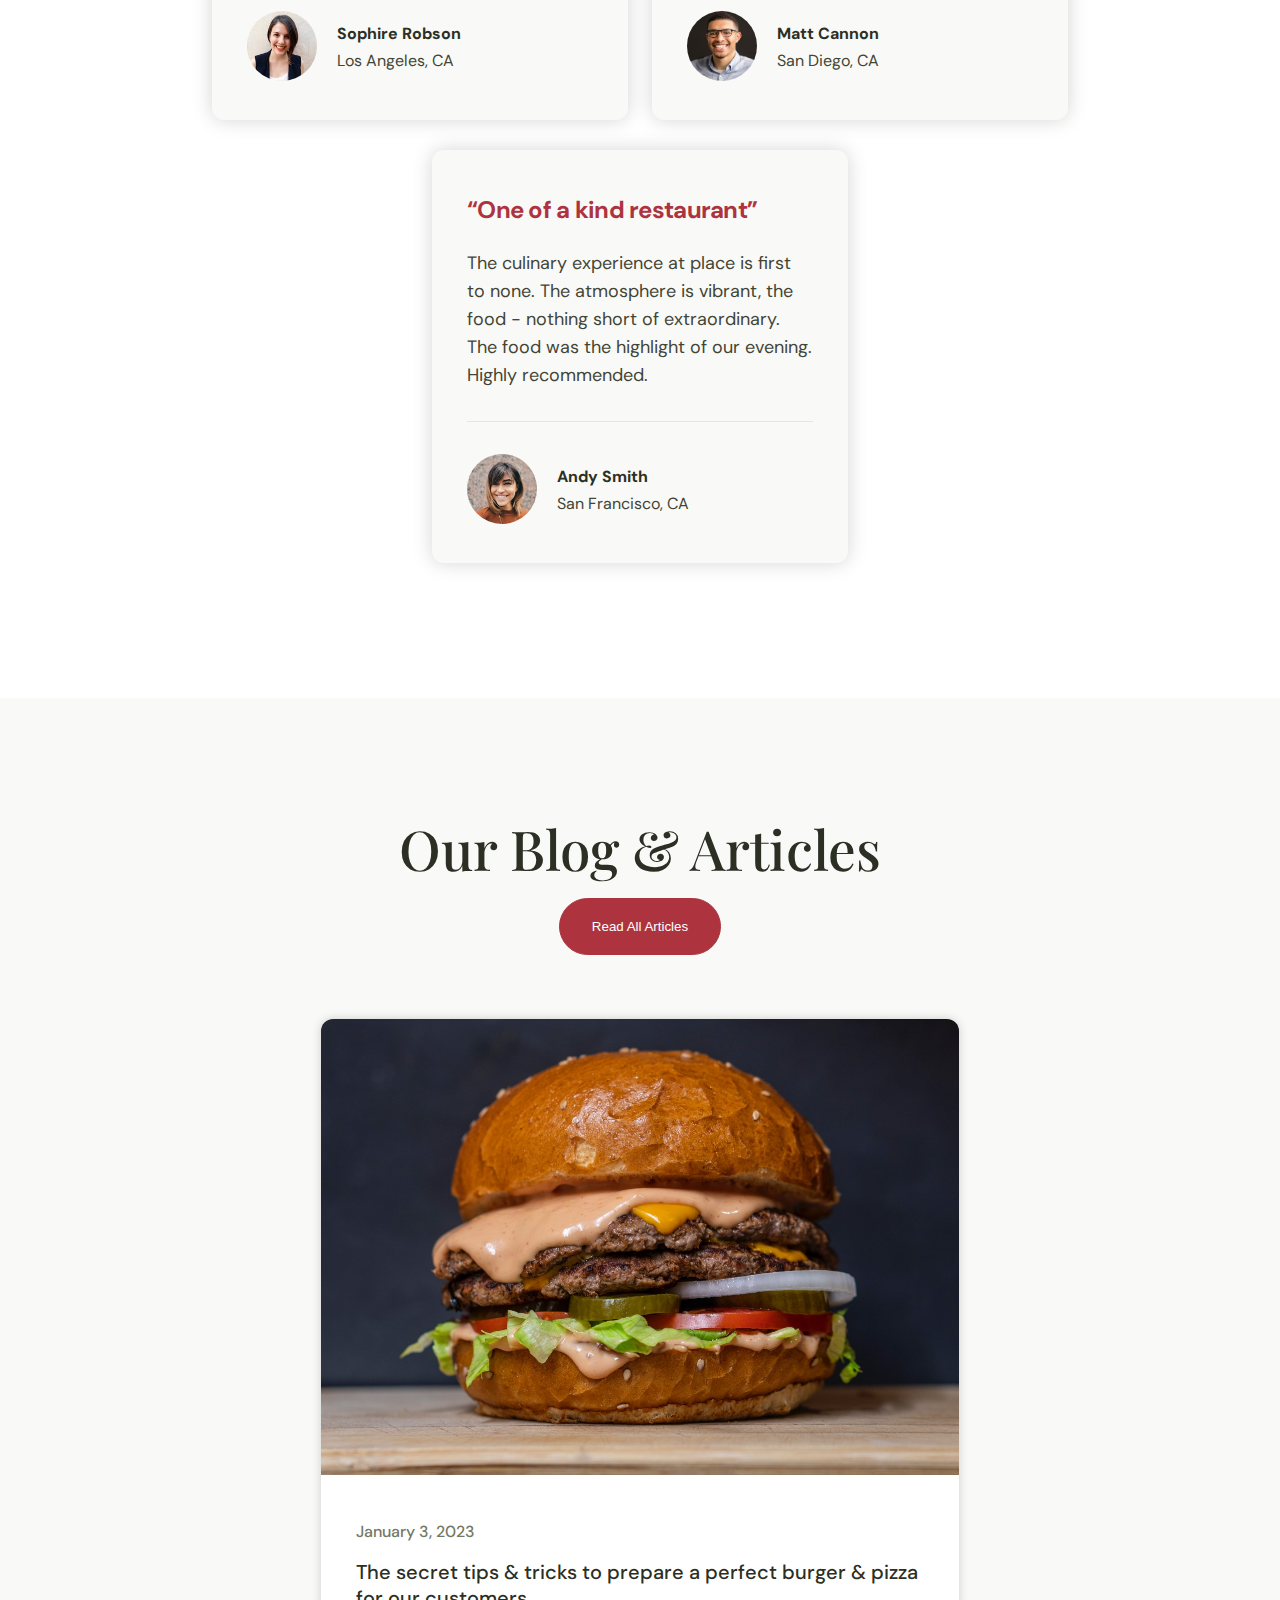
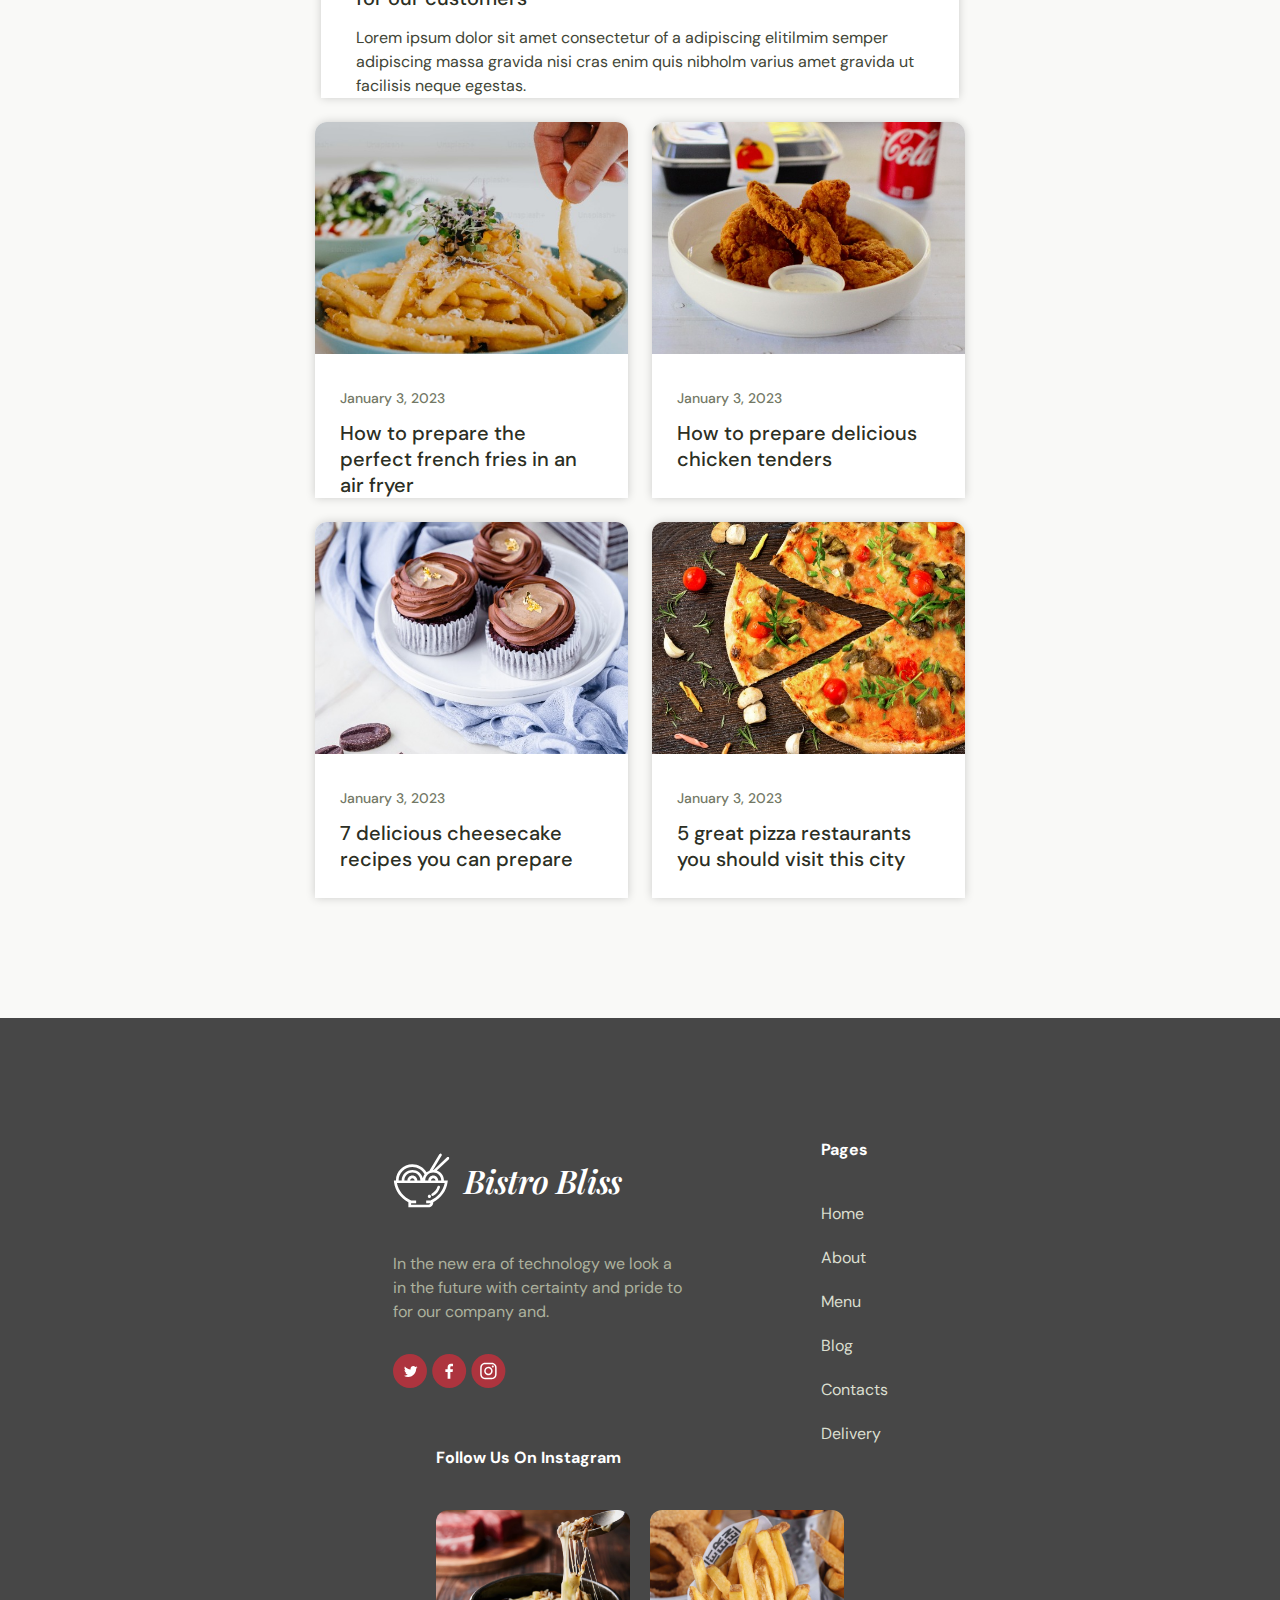
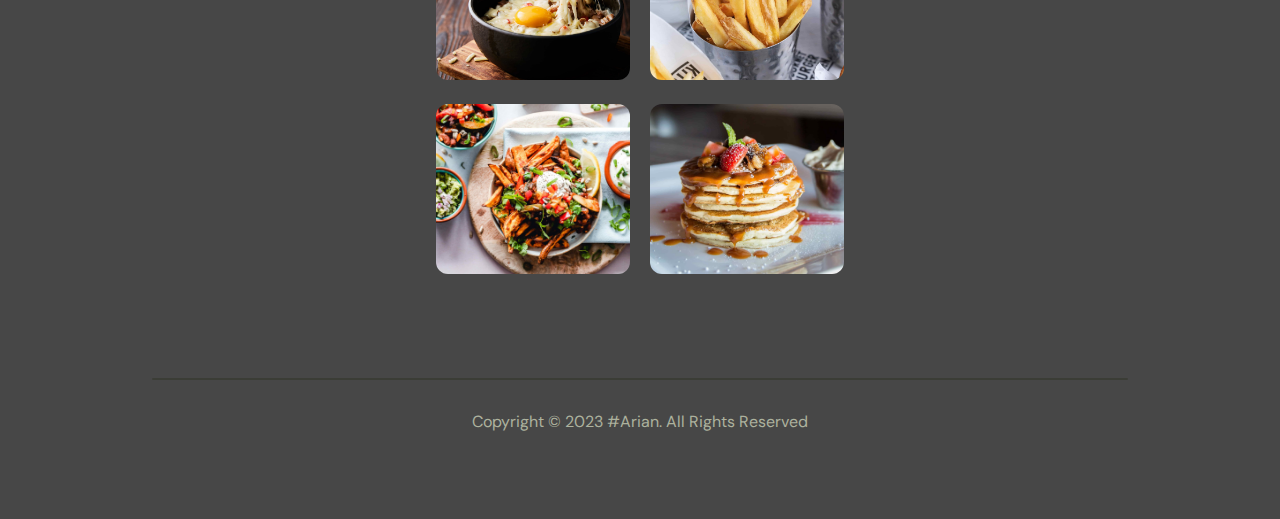
==== commit a2a1aa1f: "Add files via upload" ====
--- a/index.html
+++ b/index.html
@@ -77,11 +77,11 @@
           <a href="index.html" draggable="false"><h1>Bistro Bliss</h1></a>
         </div>
         <nav class="navbar-header">
-          <li class="active"><a href="index.html">Home</a></li>
-          <li><a href="about.html">About</a></li>
-          <li><a href="menu.html">Menu</a></li>
-          <li><a href="pages.html">Pages</a></li>
-          <li><a href="contatcs.html">Contacts</a></li>
+          <a href="index.html"><li class="active">Home</li></a>
+          <a href="about.html"><li>About</li></a>
+          <a href="menu.html"><li>Menu</li></a>
+          <a href="pages.html"><li>Pages</li></a>
+          <a href="contatcs.html"><li>Contacts</li></a>
         </nav>
         <a href="bookatable.html"><button class="navbar-button">Book A Table</button></a>
         <div class="toggle-btn">
@@ -174,7 +174,7 @@
       </div>
       <div class="provide">
         <div class="provide-container-left">
-          <img src="images/provide/img1.jpeg">
+          <img src="images/provide/img1.jpg">
           <div class="provide-container-card">
             <p>Come and visit us</p>
             <div>
@@ -449,10 +449,10 @@
         <div class="footer-top-col3">
           <h4>Follow Us On Instagram</h4>
           <div class="footer-top-col3-img">
-            <a href="https://instagram.com"><img src="images/footer/footer1.jpeg"></a>
-            <a href="https://instagram.com"><img src="images/footer/footer2.jpeg"></a>
-            <a href="https://instagram.com"><img src="images/footer/footer3.jpeg"></a>
-            <a href="https://instagram.com"><img src="images/footer/footer4.jpeg"></a>
+            <a href="https://instagram.com"><img src="images/footer/footer1.jpg"></a>
+            <a href="https://instagram.com"><img src="images/footer/footer2.jpg"></a>
+            <a href="https://instagram.com"><img src="images/footer/footer3.jpg"></a>
+            <a href="https://instagram.com"><img src="images/footer/footer4.jpg"></a>
           </div>
         </div>
       </div>
--- a/styles/header.css
+++ b/styles/header.css
@@ -105,7 +105,11 @@
   cursor: pointer;
 }
 
-.bot-header .navbar-header li a {
+.bot-header .navbar-header a {
+  text-decoration: none;
+}
+
+.bot-header .navbar-header a li {
   font-family: DM Sans;
   font-size: 16px;
   font-style: normal;
